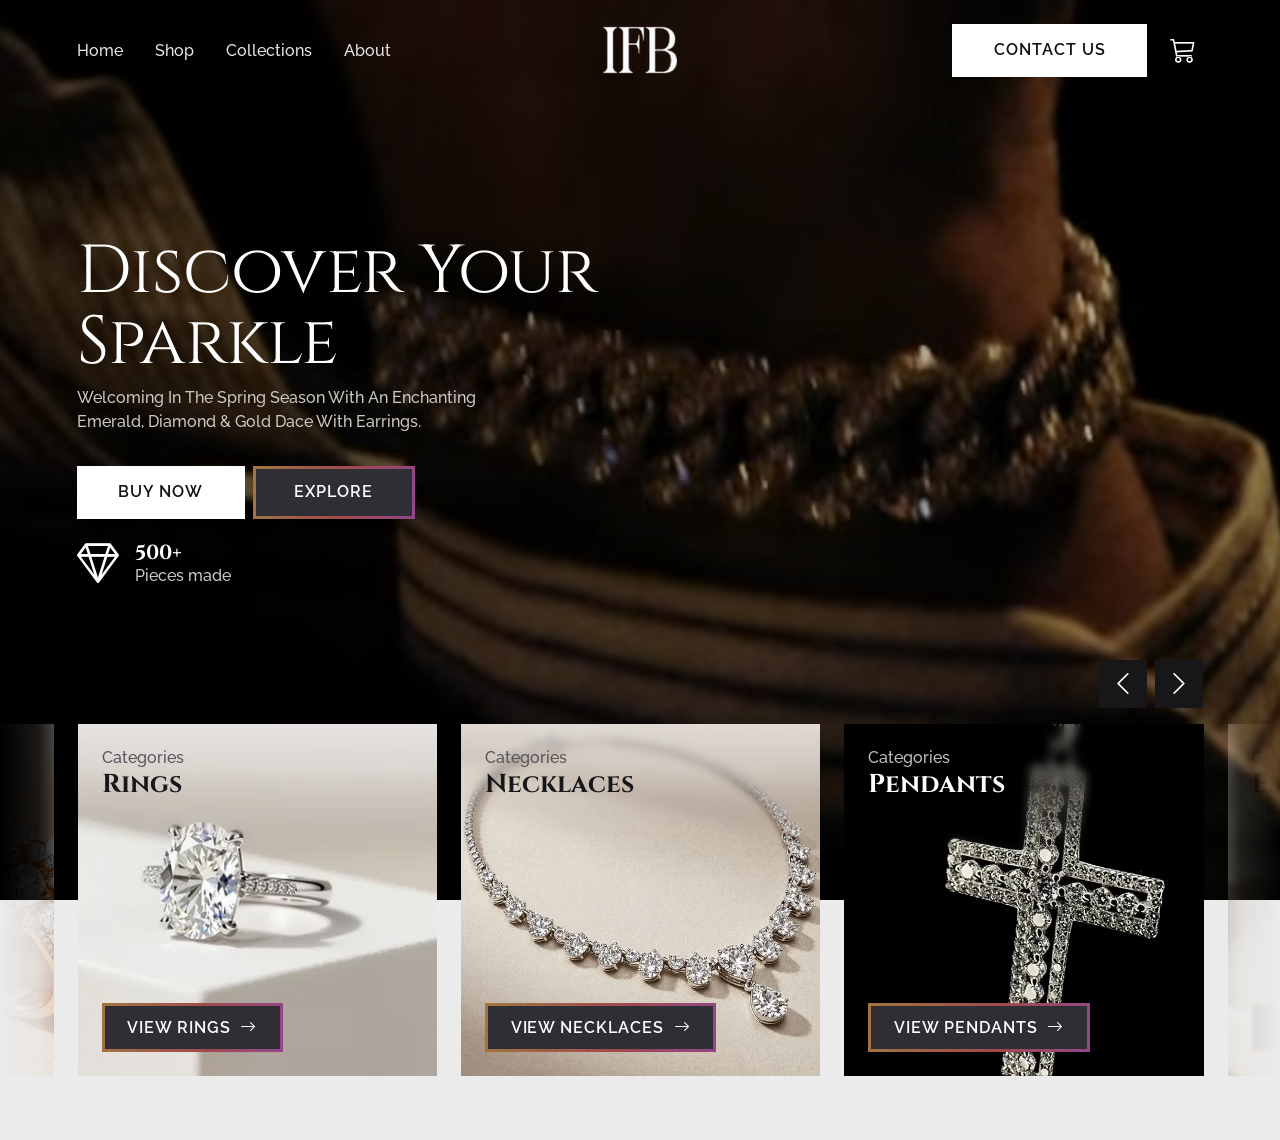
==== index.html @ 3638fc88 "first commit" ====
﻿<!doctype html>
<html lang="en">
<head>
  <meta charset="utf-8">
  <meta name="viewport" content="width=device-width, initial-scale=1">
  <title>Discover Your Sparkle</title>
  <link rel="icon" href="images/favicon.ico" sizes="any">
  <link rel="preconnect" href="https://fonts.googleapis.com">
  <link rel="preconnect" href="https://fonts.gstatic.com" crossorigin>
  <link rel="stylesheet" href="https://fonts.googleapis.com/css2?family=Cinzel:wght@400;700&family=Raleway:wght@500;600&display=swap">
  <link rel="stylesheet" href="https://cdn.jsdelivr.net/npm/bootstrap-icons@1.11.3/font/bootstrap-icons.min.css">
  <link rel="stylesheet" href="styles.css">
  <script src="script.js" defer></script>
</head>
<body>
  <header class="site-header">
    <nav class="nav">
      <button class="nav__toggle" type="button" aria-expanded="false" aria-controls="nav-links">
        <i class="bi bi-list" aria-hidden="true"></i>
        <i class="bi bi-x-lg" aria-hidden="true"></i>
        <span class="sr-only">Menu</span>
      </button>
      <ul class="nav__links" id="nav-links">
        <li><a href="./">Home</a></li>
        <li><a href="shop.html">Shop</a></li>
        <li><a href="collections.html">Collections</a></li>
        <li><a href="about.html">About</a></li>
        <li class="nav__cta"><a class="btn btn--primary" href="contact.html">Contact Us</a></li>
      </ul>
    </nav>

    <a class="logo" href="./">
      <img src="images/logo.webp" alt="IFB">
    </a>

    <div class="site-header__actions">
      <a class="btn btn--primary" href="contact.html">Contact Us</a>
      <a class="cart" href="cart.html">
        <i class="bi bi-cart3" aria-hidden="true"></i>
        <span class="sr-only">Cart</span>
      </a>
    </div>
  </header>

  <main>
    <section class="hero">
      <video class="hero__video" autoplay muted loop playsinline poster="images/hero-poster.webp" aria-hidden="true">
        <source src="videos/hero.webm" type="video/webm">
        <source src="videos/hero.mp4" type="video/mp4">
      </video>

      <div class="hero__content">
        <h1 class="hero__title">Discover Your<br>Sparkle</h1>
        <p class="hero__text">Welcoming In The Spring Season With An Enchanting Emerald, Diamond &amp; Gold Dace With Earrings.</p>
        <div class="hero__actions">
          <a class="btn btn--primary" href="shop.html">Buy Now</a>
          <a class="btn btn--prism" href="collections.html">Explore</a>
        </div>
        <p class="trust">
          <i class="bi bi-gem" aria-hidden="true"></i>
          <span class="trust__text">
            <strong class="trust__number">500+</strong>
            <span class="trust__label">Pieces made</span>
          </span>
        </p>
      </div>
    </section>

    <section class="categories" aria-label="Shop by category">
      <div class="categories__track">
        <article class="cat-card">
          <img class="cat-card__img" src="images/rings.webp" alt="" loading="lazy">
          <hgroup>
            <p class="cat-card__label">Categories</p>
            <h2 class="cat-card__title">Rings</h2>
          </hgroup>
          <a class="btn btn--prism" href="rings.html">View Rings <i class="bi bi-arrow-right" aria-hidden="true"></i></a>
        </article>

        <article class="cat-card">
          <img class="cat-card__img" src="images/necklaces.webp" alt="" loading="lazy">
          <hgroup>
            <p class="cat-card__label">Categories</p>
            <h2 class="cat-card__title">Necklaces</h2>
          </hgroup>
          <a class="btn btn--prism" href="necklaces.html">View Necklaces <i class="bi bi-arrow-right" aria-hidden="true"></i></a>
        </article>

        <article class="cat-card cat-card--dark">
          <img class="cat-card__img cat-card__img--pendants" src="images/pendants.webp" alt="" loading="lazy">
          <hgroup>
            <p class="cat-card__label">Categories</p>
            <h2 class="cat-card__title">Pendants</h2>
          </hgroup>
          <a class="btn btn--prism" href="pendants.html">View Pendants <i class="bi bi-arrow-right" aria-hidden="true"></i></a>
        </article>

        <article class="cat-card">
          <img class="cat-card__img" src="images/earrings.webp" alt="" loading="lazy">
          <hgroup>
            <p class="cat-card__label">Categories</p>
            <h2 class="cat-card__title">Earrings</h2>
          </hgroup>
          <a class="btn btn--prism" href="earrings.html">View Earrings <i class="bi bi-arrow-right" aria-hidden="true"></i></a>
        </article>

        <article class="cat-card">
          <img class="cat-card__img" src="images/bracelets.webp" alt="" loading="lazy">
          <hgroup>
            <p class="cat-card__label">Categories</p>
            <h2 class="cat-card__title">Bracelets</h2>
          </hgroup>
          <a class="btn btn--prism" href="bracelets.html">View Bracelets <i class="bi bi-arrow-right" aria-hidden="true"></i></a>
        </article>

        <article class="cat-card">
          <img class="cat-card__img" src="images/ring.webp" alt="" loading="lazy">
          <hgroup>
            <p class="cat-card__label">Categories</p>
            <h2 class="cat-card__title">Bangles</h2>
          </hgroup>
          <a class="btn btn--prism" href="bangles.html">View Bangles <i class="bi bi-arrow-right" aria-hidden="true"></i></a>
        </article>
      </div>

      <div class="categories__controls">
        <button class="carousel-btn" type="button" data-step="-1">
          <i class="bi bi-chevron-left" aria-hidden="true"></i>
          <span class="sr-only">Previous categories</span>
        </button>
        <button class="carousel-btn" type="button" data-step="1">
          <i class="bi bi-chevron-right" aria-hidden="true"></i>
          <span class="sr-only">Next categories</span>
        </button>
      </div>
    </section>
  </main>
</body>
</html>
---- styles.css ----
﻿/* Mobile-first. Breakpoints: 700px (tablet), 900px (desktop nav, three cards), 1500px (largest title). */

:root {
  --edge: clamp(1.25rem, 6vw, 6rem); /* side gutter shared by every section */

  /* Golden-ratio type scale: 1rem x 1.618^n. Only these sizes are used. */
  --fs-0: 1rem;
  --fs-half: 1.272rem;
  --fs-1: 1.618rem;
  --fs-2: 2.618rem;
  --fs-3: 4.236rem;
  --fs-4: 6.854rem;

  --space-1: 0.5rem;
  --space-2: 1rem;
  --space-3: 1.5rem;
  --space-4: 2rem;
  --space-5: 3rem;
  --space-6: 4rem;

  --text-muted: #cdc8c1;
  --font-display: "Cinzel", Georgia, serif;
  --font-body: "Raleway", system-ui, sans-serif;

  /* Half of this overlaps the bottom of the hero */
  --cat-h: 22rem;
}

*,
*::before,
*::after {
  box-sizing: border-box;
}

body {
  margin: 0;
  background: #ebebeb;
  font-family: var(--font-body);
  font-size: var(--fs-0);
  font-weight: 500;
}

.sr-only {
  position: absolute;
  width: 1px;
  height: 1px;
  overflow: hidden;
  clip-path: inset(50%);
  white-space: nowrap;
}

/* Buttons */

.btn {
  position: relative;
  display: inline-flex;
  align-items: center;
  justify-content: center;
  padding: 1.15em 2.6em;
  font-weight: 600;
  line-height: 1;
  letter-spacing: 0.06em;
  text-transform: uppercase;
  white-space: nowrap;
  text-decoration: none;
  overflow: hidden; /* clips the hover lines and the prism border to the button */
  isolation: isolate;
}

.btn:focus-visible {
  outline: 2px solid #fff;
  outline-offset: 3px;
}

.btn--primary {
  background: #fff;
  color: #111;
  transition: background-color 0.4s;
}

.btn--primary::before,
.btn--primary::after {
  content: "";
  position: absolute;
  left: 0;
  right: 0;
  height: 3px;
  background: #111;
  transform: scaleX(0);
  transition: transform 0.45s cubic-bezier(0.34, 1.56, 0.64, 1);
}

.btn--primary::before { top: 0; }
.btn--primary::after { bottom: 0; }

.btn--primary:hover {
  background: #e2e2e2;
}

.btn--primary:hover::before,
.btn--primary:hover::after {
  transform: scaleX(1);
}

.btn--prism {
  --prism-bg: #2e2e34;
  background: var(--prism-bg);
  color: #fff;
}

.btn--prism::before {
  content: "";
  position: absolute;
  inset: -1px;
  z-index: -2;
  opacity: 0.55;
  background: linear-gradient(100deg, #ffb347, #ff5e62, #d65bff, #5bc8ff, #ffe9b8, #ffb347);
  background-size: 300% 100%;
  transition: opacity 0.4s;
}

.btn--prism::after {
  content: "";
  position: absolute;
  inset: 3px; /* border thickness */
  z-index: -1;
  background: var(--prism-bg);
  transition: background-color 0.4s;
}

.btn--prism:hover::before {
  opacity: 1;
}

.btn--prism:hover::after {
  background: #383840;
}

@media (prefers-reduced-motion: no-preference) {
  .btn--prism:hover::before {
    animation: prism 2.4s linear infinite;
  }
}

@keyframes prism {
  to { background-position: 300% 0; }
}

/* Header and navigation */

.site-header {
  position: absolute;
  top: var(--space-3);
  left: 0;
  right: 0;
  z-index: 1;
  display: grid;
  grid-template-columns: 1fr auto 1fr;
  align-items: center;
  gap: var(--space-2);
  padding-inline: var(--edge);
}

.logo img {
  display: block;
  height: 2.5rem;
  width: auto;
}

.site-header__actions {
  display: flex;
  align-items: center;
  justify-self: end;
  gap: var(--space-2);
}

.site-header__actions .btn {
  display: none;
}

.cart {
  display: inline-flex;
  align-items: center;
  justify-content: center;
  width: 2.5rem;
  height: 2.5rem;
  color: #fff;
  font-size: var(--fs-1);
  transition: opacity 0.2s;
}

.cart:hover {
  opacity: 0.75;
}

.cart:focus-visible,
.nav__toggle:focus-visible {
  outline: 2px solid #fff;
  outline-offset: 2px;
}

.nav__toggle {
  position: relative;
  z-index: 1; /* stays above the open menu so it can close it */
  display: inline-flex;
  align-items: center;
  justify-content: center;
  width: 2.5rem;
  height: 2.5rem;
  padding: 0;
  border: 0;
  background: none;
  color: #fff;
  font-size: var(--fs-2);
  cursor: pointer;
}

.nav__toggle[aria-expanded="false"] .bi-x-lg,
.nav__toggle[aria-expanded="true"] .bi-list {
  display: none;
}

/* Phones: full-screen menu that slides in from the left */
.nav__links {
  position: fixed;
  top: 0;
  bottom: 0;
  left: 0;
  display: flex;
  flex-direction: column;
  align-items: center;
  justify-content: center;
  gap: var(--space-3);
  width: 100%;
  margin: 0;
  padding: var(--space-6) var(--space-3);
  list-style: none;
  background: rgba(10, 10, 12, 0.94);
  transform: translateX(-100%);
  visibility: hidden;
  transition: transform 0.4s ease-out, visibility 0s 0.4s;
}

.nav__toggle[aria-expanded="true"] + .nav__links {
  transform: none;
  visibility: visible;
  transition: transform 0.4s ease-out;
}

body:has(.nav__toggle[aria-expanded="true"]) {
  overflow: hidden;
}

.nav__links a:not(.btn) {
  color: #fff;
  font-family: var(--font-display);
  font-size: var(--fs-1);
  text-decoration: none;
}

.nav__cta {
  margin-top: var(--space-2);
}

/* Hero */

.hero {
  position: relative;
  display: flex;
  flex-direction: column;
  min-height: calc(100svh + 8rem); /* extra height on phones so the copy clears the carousel */
  color: #fff;
  background: #111;
  isolation: isolate;
}

.hero::before {
  content: "";
  position: absolute;
  inset: 0;
  z-index: -1;
  background: linear-gradient(to bottom, rgba(0, 0, 0, 0.75), rgba(0, 0, 0, 0.6) 55%, rgba(0, 0, 0, 0.4));
}

.hero__video {
  position: absolute;
  inset: 0;
  z-index: -2;
  width: 100%;
  height: 100%;
  object-fit: cover;
}

/* Copy is centred in the space between the header and the carousel overlap */
.hero__content {
  flex: 1;
  display: flex;
  flex-direction: column;
  justify-content: center;
  padding: 6rem var(--edge) calc(var(--cat-h) / 2);
}

.hero__title {
  margin: 0;
  font-family: var(--font-display);
  font-size: var(--fs-2);
  font-weight: 400;
  line-height: 1.05;
  letter-spacing: -0.01em;
}

.hero__text {
  max-width: 26rem;
  margin: var(--space-1) 0 0;
  line-height: 1.5;
  color: var(--text-muted);
}

.hero__actions {
  display: flex;
  flex-direction: column;
  gap: var(--space-1);
  margin-top: var(--space-2); /* double the h1 to paragraph gap */
}

.hero__actions .btn {
  width: 100%;
}

.trust {
  display: flex;
  align-items: center;
  gap: var(--space-2);
  margin: var(--space-3) 0 0;
}

.trust .bi {
  display: block;
  font-size: var(--fs-2);
  line-height: 1;
}

.trust .bi::before {
  display: block;
  vertical-align: 0; /* removes the icon font's baseline offset so it centres on the text */
}

.trust__text {
  display: flex;
  flex-direction: column;
  gap: 0.25rem;
}

.trust__number {
  font-family: var(--font-display);
  font-size: var(--fs-half);
  line-height: 1;
}

.trust__label {
  line-height: 1;
  color: var(--text-muted);
}

/* Category carousel */

.categories {
  --cat-gap: var(--space-3);
  position: relative;
  /* the cards straddle the hero's bottom edge */
  margin-top: calc(var(--cat-h) / -2);
  padding-bottom: var(--space-6);
}

/* Full width, so the neighbouring cards peek in through the gutters and fade out at the edges */
.categories__track {
  display: flex;
  gap: var(--cat-gap);
  padding-inline: var(--edge);
  scroll-padding-inline: var(--edge);
  overflow-x: auto;
  scroll-snap-type: x mandatory;
  scrollbar-width: none;
  mask-image: linear-gradient(
    to right,
    transparent,
    rgba(0, 0, 0, 0.12) calc(var(--edge) * 0.5),
    rgba(0, 0, 0, 0.3) calc(var(--edge) - var(--cat-gap)),
    #000 var(--edge),
    #000 calc(100% - var(--edge)),
    rgba(0, 0, 0, 0.3) calc(100% - var(--edge) + var(--cat-gap)),
    rgba(0, 0, 0, 0.12) calc(100% - var(--edge) * 0.5),
    transparent
  );
}

.categories__track::-webkit-scrollbar {
  display: none;
}

.categories__controls {
  position: absolute;
  right: var(--edge);
  bottom: calc(100% + var(--space-2));
  display: flex;
  gap: var(--space-1);
}

.carousel-btn {
  display: inline-flex;
  align-items: center;
  justify-content: center;
  width: 3rem;
  height: 3rem;
  padding: 0;
  border: 0;
  background: #17171a;
  color: #fff;
  font-size: var(--fs-1);
  cursor: pointer;
  transition: background-color 0.3s;
}

.carousel-btn:hover {
  background: #3a3a42;
}

.carousel-btn:focus-visible {
  outline: 2px solid #17171a;
  outline-offset: 3px;
}

.cat-card {
  position: relative;
  flex: 0 0 82%;
  height: var(--cat-h);
  display: flex;
  flex-direction: column;
  justify-content: space-between;
  padding: var(--space-3);
  background: #f4f4f4;
  color: #17171a;
  isolation: isolate;
  scroll-snap-align: start;
}

.cat-card__img {
  position: absolute;
  inset: 0;
  z-index: -2;
  width: 100%;
  height: 100%;
  object-fit: cover;
}

.cat-card__img--pendants {
  object-position: center 68%;
}

/* Soft fade and a little blur behind the label and title */
.cat-card::before {
  content: "";
  position: absolute;
  top: 0;
  left: 0;
  right: 0;
  height: 38%;
  z-index: -1;
  background: linear-gradient(to bottom, rgba(255, 255, 255, 0.6), transparent);
  -webkit-backdrop-filter: blur(5px);
  backdrop-filter: blur(5px);
  mask-image: linear-gradient(to bottom, #000 35%, transparent);
}

.cat-card--dark {
  color: #fff;
}

.cat-card--dark::before {
  background: linear-gradient(to bottom, rgba(0, 0, 0, 0.55), transparent);
}

.cat-card__label {
  margin: 0;
  line-height: 1.2;
  color: #55555c;
}

.cat-card--dark .cat-card__label {
  color: rgba(255, 255, 255, 0.75);
}

.cat-card__title {
  margin: 0.25rem 0 0;
  font-family: var(--font-display);
  font-size: var(--fs-1);
  font-weight: 700;
  line-height: 1.1;
}

.cat-card .btn {
  align-self: flex-start;
  gap: 0.6em;
  padding: 1em 1.6em;
}

@media (min-width: 700px) {
  .hero {
    min-height: 100svh;
  }

  .hero::before {
    background:
      linear-gradient(90deg, rgba(0, 0, 0, 0.55), rgba(0, 0, 0, 0.15) 70%),
      rgba(0, 0, 0, 0.2);
  }

  .hero__title {
    font-size: var(--fs-3);
  }

  .hero__actions {
    flex-direction: row;
    flex-wrap: wrap;
    margin-top: var(--space-4);
  }

  .hero__actions .btn {
    width: auto;
  }

  .cat-card {
    flex-basis: calc((100% - var(--cat-gap)) / 1.6);
  }
}

@media (min-width: 900px) {
  .logo img {
    height: 3rem;
  }

  .site-header__actions .btn {
    display: inline-flex;
  }

  .nav__toggle,
  .nav__cta {
    display: none;
  }

  .nav__links {
    position: static;
    flex-direction: row;
    justify-content: flex-start;
    gap: var(--space-4);
    width: auto;
    padding: 0;
    background: none;
    transform: none;
    visibility: visible;
    transition: none;
  }

  .nav__links a:not(.btn) {
    font-family: var(--font-body);
    font-size: var(--fs-0);
    opacity: 0.9;
    transition: opacity 0.2s;
  }

  .nav__links a:not(.btn):hover,
  .nav__links a:not(.btn):focus-visible {
    opacity: 1;
  }

  .cat-card {
    flex-basis: calc((100% - 2 * var(--cat-gap)) / 3);
  }
}

@media (min-width: 1500px) {
  .hero__title {
    font-size: var(--fs-4);
  }
}
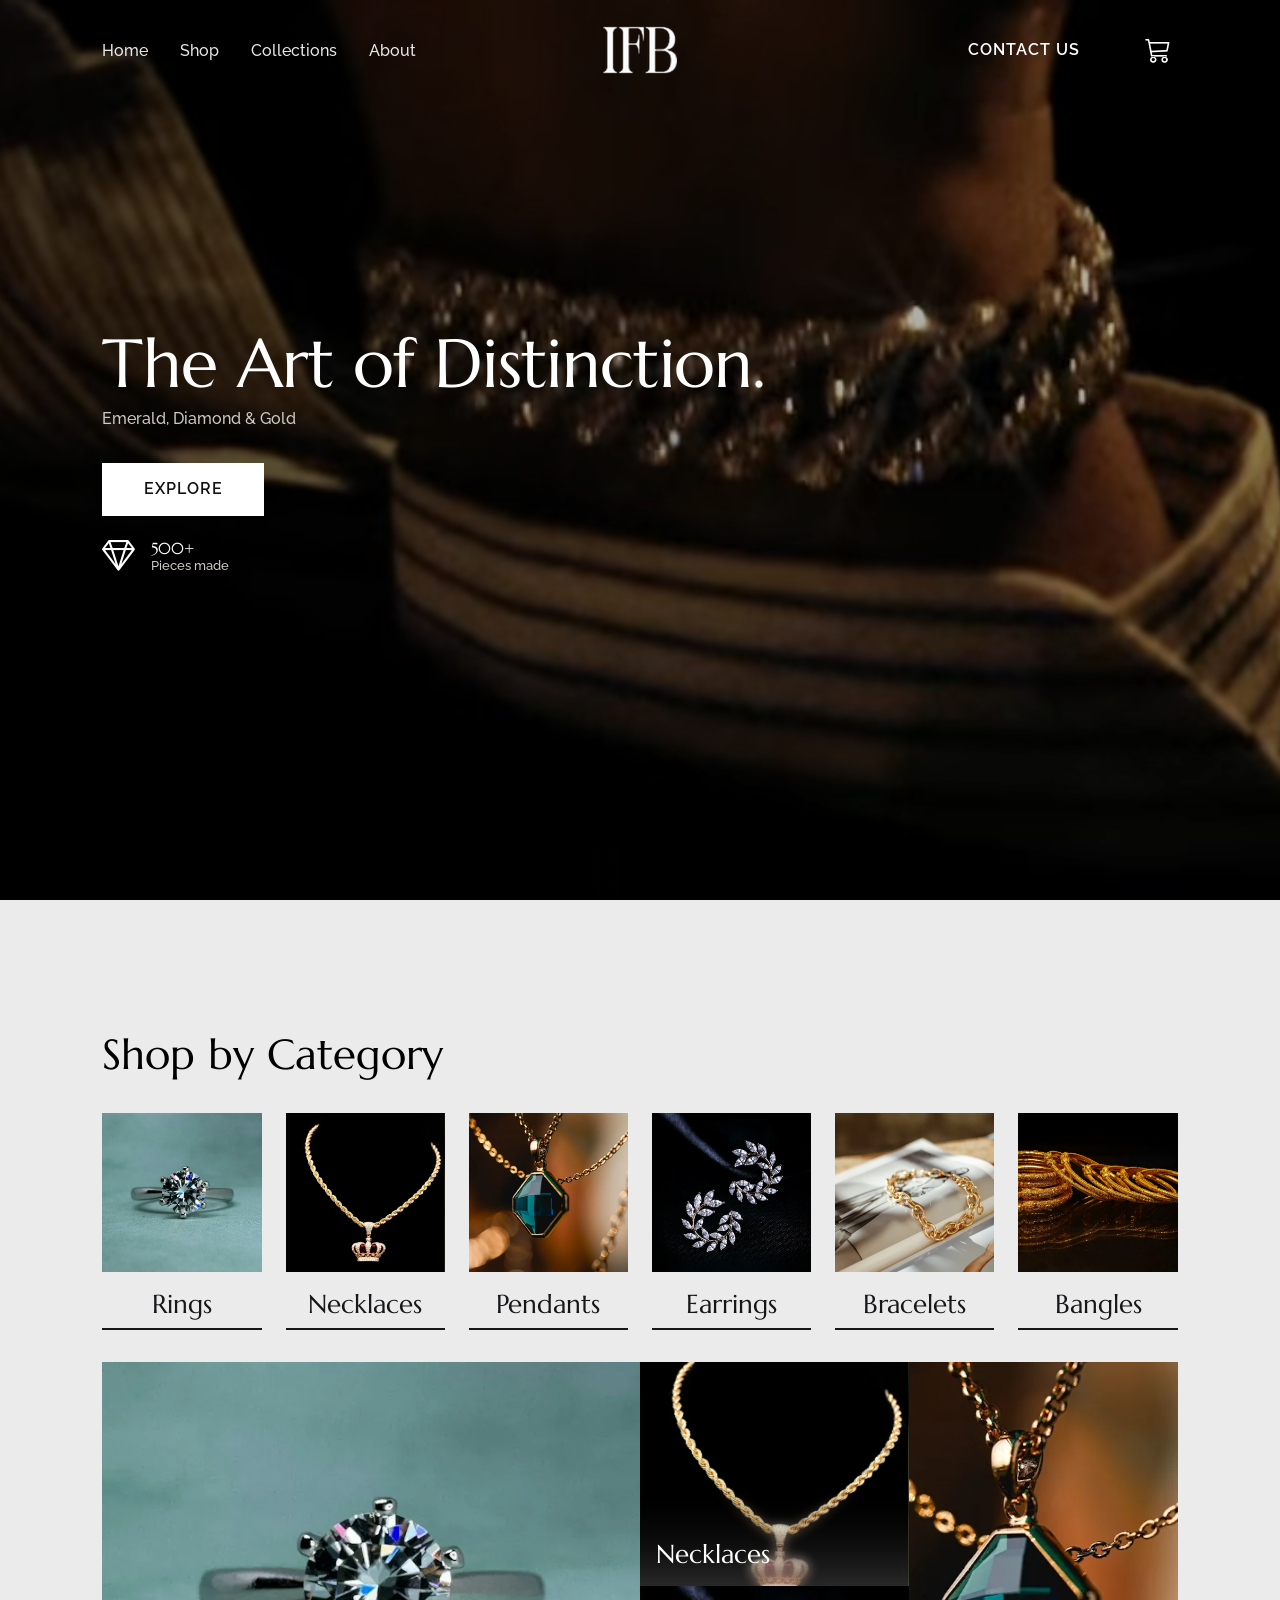
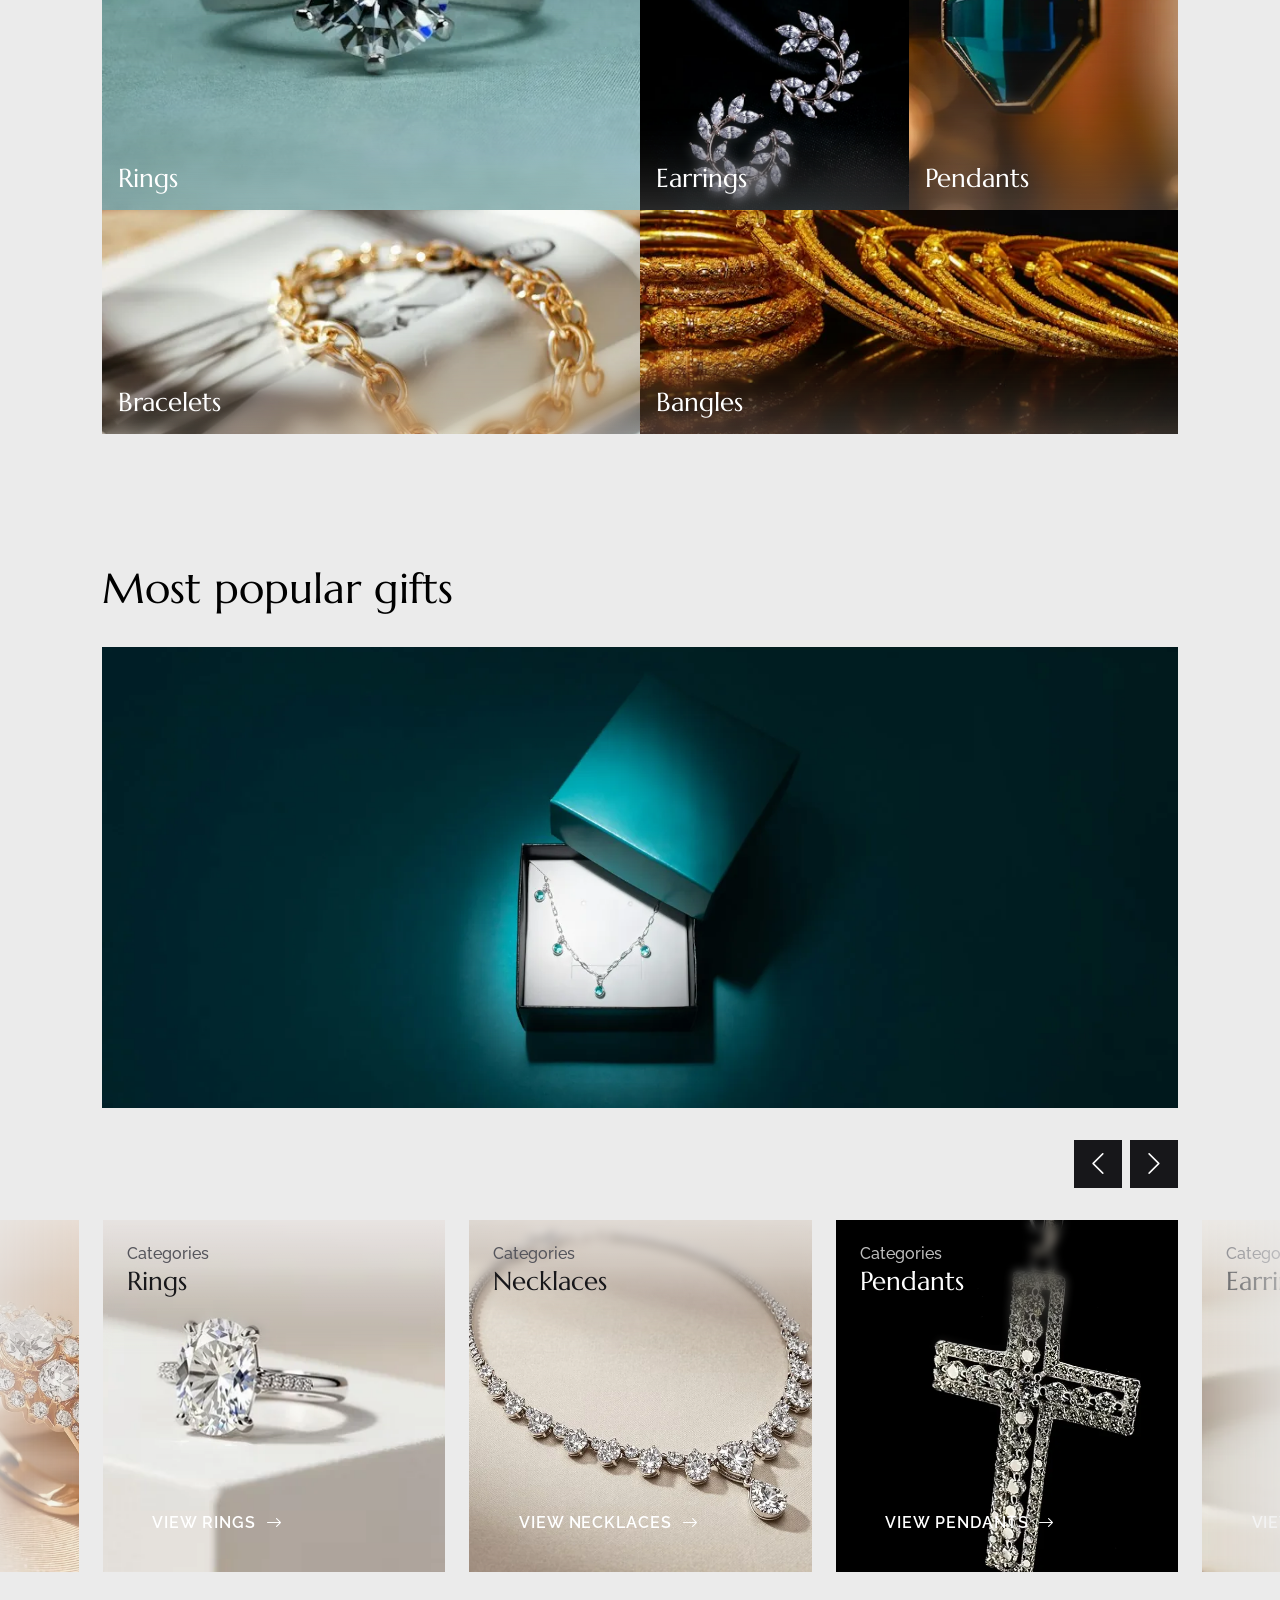
==== commit 7bedbfb9: "Added some sections to the home page and testing a design for owner" ====
--- a/index.html
+++ b/index.html
@@ -3,11 +3,11 @@
 <head>
   <meta charset="utf-8">
   <meta name="viewport" content="width=device-width, initial-scale=1">
-  <title>Discover Your Sparkle</title>
+  <title>IFB | The Art of Distinction</title>
   <link rel="icon" href="images/favicon.ico" sizes="any">
   <link rel="preconnect" href="https://fonts.googleapis.com">
   <link rel="preconnect" href="https://fonts.gstatic.com" crossorigin>
-  <link rel="stylesheet" href="https://fonts.googleapis.com/css2?family=Cinzel:wght@400;700&family=Raleway:wght@500;600&display=swap">
+  <link rel="stylesheet" href="https://fonts.googleapis.com/css2?family=Marcellus&family=Raleway:wght@500;600&display=swap">
   <link rel="stylesheet" href="https://cdn.jsdelivr.net/npm/bootstrap-icons@1.11.3/font/bootstrap-icons.min.css">
   <link rel="stylesheet" href="styles.css">
   <script src="script.js" defer></script>
@@ -25,7 +25,7 @@
         <li><a href="shop.html">Shop</a></li>
         <li><a href="collections.html">Collections</a></li>
         <li><a href="about.html">About</a></li>
-        <li class="nav__cta"><a class="btn btn--primary" href="contact.html">Contact Us</a></li>
+        <li class="nav__cta"><a class="btn btn--secondary" href="contact.html">Contact Us</a></li>
       </ul>
     </nav>
 
@@ -34,7 +34,7 @@
     </a>
 
     <div class="site-header__actions">
-      <a class="btn btn--primary" href="contact.html">Contact Us</a>
+      <a class="btn btn--secondary" href="contact.html">Contact Us</a>
       <a class="cart" href="cart.html">
         <i class="bi bi-cart3" aria-hidden="true"></i>
         <span class="sr-only">Cart</span>
@@ -50,11 +50,10 @@
       </video>
 
       <div class="hero__content">
-        <h1 class="hero__title">Discover Your<br>Sparkle</h1>
-        <p class="hero__text">Welcoming In The Spring Season With An Enchanting Emerald, Diamond &amp; Gold Dace With Earrings.</p>
+        <h1 class="hero__title">The Art of Distinction.</h1>
+        <p class="hero__text">Emerald, Diamond &amp; Gold</p>
         <div class="hero__actions">
-          <a class="btn btn--primary" href="shop.html">Buy Now</a>
-          <a class="btn btn--prism" href="collections.html">Explore</a>
+          <a class="btn btn--primary" href="collections.html">Explore</a>
         </div>
         <p class="trust">
           <i class="bi bi-gem" aria-hidden="true"></i>
@@ -66,72 +65,157 @@
       </div>
     </section>
 
-    <section class="categories" aria-label="Shop by category">
-      <div class="categories__track">
-        <article class="cat-card">
-          <img class="cat-card__img" src="images/rings.webp" alt="" loading="lazy">
-          <hgroup>
-            <p class="cat-card__label">Categories</p>
-            <h2 class="cat-card__title">Rings</h2>
-          </hgroup>
-          <a class="btn btn--prism" href="rings.html">View Rings <i class="bi bi-arrow-right" aria-hidden="true"></i></a>
-        </article>
-
-        <article class="cat-card">
-          <img class="cat-card__img" src="images/necklaces.webp" alt="" loading="lazy">
-          <hgroup>
-            <p class="cat-card__label">Categories</p>
-            <h2 class="cat-card__title">Necklaces</h2>
-          </hgroup>
-          <a class="btn btn--prism" href="necklaces.html">View Necklaces <i class="bi bi-arrow-right" aria-hidden="true"></i></a>
-        </article>
-
-        <article class="cat-card cat-card--dark">
-          <img class="cat-card__img cat-card__img--pendants" src="images/pendants.webp" alt="" loading="lazy">
-          <hgroup>
-            <p class="cat-card__label">Categories</p>
-            <h2 class="cat-card__title">Pendants</h2>
-          </hgroup>
-          <a class="btn btn--prism" href="pendants.html">View Pendants <i class="bi bi-arrow-right" aria-hidden="true"></i></a>
-        </article>
-
-        <article class="cat-card">
-          <img class="cat-card__img" src="images/earrings.webp" alt="" loading="lazy">
-          <hgroup>
-            <p class="cat-card__label">Categories</p>
-            <h2 class="cat-card__title">Earrings</h2>
-          </hgroup>
-          <a class="btn btn--prism" href="earrings.html">View Earrings <i class="bi bi-arrow-right" aria-hidden="true"></i></a>
-        </article>
-
-        <article class="cat-card">
-          <img class="cat-card__img" src="images/bracelets.webp" alt="" loading="lazy">
-          <hgroup>
-            <p class="cat-card__label">Categories</p>
-            <h2 class="cat-card__title">Bracelets</h2>
-          </hgroup>
-          <a class="btn btn--prism" href="bracelets.html">View Bracelets <i class="bi bi-arrow-right" aria-hidden="true"></i></a>
-        </article>
-
-        <article class="cat-card">
-          <img class="cat-card__img" src="images/ring.webp" alt="" loading="lazy">
-          <hgroup>
-            <p class="cat-card__label">Categories</p>
-            <h2 class="cat-card__title">Bangles</h2>
-          </hgroup>
-          <a class="btn btn--prism" href="bangles.html">View Bangles <i class="bi bi-arrow-right" aria-hidden="true"></i></a>
-        </article>
-      </div>
-
-      <div class="categories__controls">
-        <button class="carousel-btn" type="button" data-step="-1">
-          <i class="bi bi-chevron-left" aria-hidden="true"></i>
-          <span class="sr-only">Previous categories</span>
-        </button>
-        <button class="carousel-btn" type="button" data-step="1">
-          <i class="bi bi-chevron-right" aria-hidden="true"></i>
-          <span class="sr-only">Next categories</span>
-        </button>
+
+
+    <section class="shop-categories">
+      <h2 class="shop-categories__title">Shop by Category</h2>
+      <ul class="shop-categories__grid">
+        <li>
+          <a class="category-tile" href="rings.html">
+            <img src="images/categories/rings.webp" alt="" width="600" height="600" loading="lazy">
+            <span class="category-tile__label">Rings</span>
+          </a>
+        </li>
+        <li>
+          <a class="category-tile" href="necklaces.html">
+            <img src="images/categories/necklaces.webp" alt="" width="600" height="600" loading="lazy">
+            <span class="category-tile__label">Necklaces</span>
+          </a>
+        </li>
+        <li>
+          <a class="category-tile" href="pendants.html">
+            <img src="images/categories/pendants.webp" alt="" width="600" height="600" loading="lazy">
+            <span class="category-tile__label">Pendants</span>
+          </a>
+        </li>
+        <li>
+          <a class="category-tile" href="earrings.html">
+            <img src="images/categories/earrings.webp" alt="" width="600" height="600" loading="lazy">
+            <span class="category-tile__label">Earrings</span>
+          </a>
+        </li>
+        <li>
+          <a class="category-tile" href="bracelets.html">
+            <img src="images/categories/bracelets.webp" alt="" width="600" height="600" loading="lazy">
+            <span class="category-tile__label">Bracelets</span>
+          </a>
+        </li>
+        <li>
+          <a class="category-tile" href="bangles.html">
+            <img src="images/categories/bangles.webp" alt="" width="600" height="600" loading="lazy">
+            <span class="category-tile__label">Bangles</span>
+          </a>
+        </li>
+      </ul>
+      <ul class="bento-grid">
+        <li>
+          <a class="bento-tile" href="rings.html">
+            <img src="images/categories/rings.webp" alt="" width="600" height="600" loading="lazy">
+            <span class="bento-tile__label">Rings <i class="bi bi-arrow-right" aria-hidden="true"></i></span>
+          </a>
+        </li>
+        <li>
+          <a class="bento-tile" href="necklaces.html">
+            <img src="images/categories/necklaces.webp" alt="" width="600" height="600" loading="lazy">
+            <span class="bento-tile__label">Necklaces <i class="bi bi-arrow-right" aria-hidden="true"></i></span>
+          </a>
+        </li>
+        <li>
+          <a class="bento-tile" href="pendants.html">
+            <img src="images/categories/pendants.webp" alt="" width="600" height="600" loading="lazy">
+            <span class="bento-tile__label">Pendants <i class="bi bi-arrow-right" aria-hidden="true"></i></span>
+          </a>
+        </li>
+        <li>
+          <a class="bento-tile" href="earrings.html">
+            <img src="images/categories/earrings.webp" alt="" width="600" height="600" loading="lazy">
+            <span class="bento-tile__label">Earrings <i class="bi bi-arrow-right" aria-hidden="true"></i></span>
+          </a>
+        </li>
+        <li>
+          <a class="bento-tile" href="bracelets.html">
+            <img src="images/categories/bracelets.webp" alt="" width="600" height="600" loading="lazy">
+            <span class="bento-tile__label">Bracelets <i class="bi bi-arrow-right" aria-hidden="true"></i></span>
+          </a>
+        </li>
+        <li>
+          <a class="bento-tile" href="bangles.html">
+            <img src="images/categories/bangles.webp" alt="" width="600" height="600" loading="lazy">
+            <span class="bento-tile__label">Bangles <i class="bi bi-arrow-right" aria-hidden="true"></i></span>
+          </a>
+        </li>
+      </ul>
+    </section>
+
+    <section class="popular-gifts">
+      <h2 class="popular-gifts__title">Most popular gifts</h2>
+      <img class="popular-gifts__image" src="images/popular-gifts.webp" alt="" width="1600" height="800" loading="lazy">
+      <div class="carousel">
+        <div class="carousel__controls">
+          <button class="carousel-btn" type="button" data-step="-1">
+            <i class="bi bi-chevron-left" aria-hidden="true"></i>
+            <span class="sr-only">Previous categories</span>
+          </button>
+          <button class="carousel-btn" type="button" data-step="1">
+            <i class="bi bi-chevron-right" aria-hidden="true"></i>
+            <span class="sr-only">Next categories</span>
+          </button>
+        </div>
+        <div class="carousel__track">
+          <article class="cat-card">
+            <img class="cat-card__img" src="images/rings.webp" alt="" loading="lazy">
+            <hgroup>
+              <p class="cat-card__label">Categories</p>
+              <h2 class="cat-card__title">Rings</h2>
+            </hgroup>
+            <a class="btn btn--secondary" href="rings.html">View Rings <i class="bi bi-arrow-right" aria-hidden="true"></i></a>
+          </article>
+
+          <article class="cat-card">
+            <img class="cat-card__img" src="images/necklaces.webp" alt="" loading="lazy">
+            <hgroup>
+              <p class="cat-card__label">Categories</p>
+              <h2 class="cat-card__title">Necklaces</h2>
+            </hgroup>
+            <a class="btn btn--secondary" href="necklaces.html">View Necklaces <i class="bi bi-arrow-right" aria-hidden="true"></i></a>
+          </article>
+
+          <article class="cat-card cat-card--dark">
+            <img class="cat-card__img cat-card__img--pendants" src="images/pendants.webp" alt="" loading="lazy">
+            <hgroup>
+              <p class="cat-card__label">Categories</p>
+              <h2 class="cat-card__title">Pendants</h2>
+            </hgroup>
+            <a class="btn btn--secondary" href="pendants.html">View Pendants <i class="bi bi-arrow-right" aria-hidden="true"></i></a>
+          </article>
+
+          <article class="cat-card">
+            <img class="cat-card__img" src="images/earrings.webp" alt="" loading="lazy">
+            <hgroup>
+              <p class="cat-card__label">Categories</p>
+              <h2 class="cat-card__title">Earrings</h2>
+            </hgroup>
+            <a class="btn btn--secondary" href="earrings.html">View Earrings <i class="bi bi-arrow-right" aria-hidden="true"></i></a>
+          </article>
+
+          <article class="cat-card">
+            <img class="cat-card__img" src="images/bracelets.webp" alt="" loading="lazy">
+            <hgroup>
+              <p class="cat-card__label">Categories</p>
+              <h2 class="cat-card__title">Bracelets</h2>
+            </hgroup>
+            <a class="btn btn--secondary" href="bracelets.html">View Bracelets <i class="bi bi-arrow-right" aria-hidden="true"></i></a>
+          </article>
+
+          <article class="cat-card">
+            <img class="cat-card__img" src="images/ring.webp" alt="" loading="lazy">
+            <hgroup>
+              <p class="cat-card__label">Categories</p>
+              <h2 class="cat-card__title">Bangles</h2>
+            </hgroup>
+            <a class="btn btn--secondary" href="bangles.html">View Bangles <i class="bi bi-arrow-right" aria-hidden="true"></i></a>
+          </article>
+        </div>
       </div>
     </section>
   </main>
--- a/styles.css
+++ b/styles.css
@@ -4,9 +4,10 @@
   --edge: clamp(1.25rem, 6vw, 6rem); /* side gutter shared by every section */
 
   /* Golden-ratio type scale: 1rem x 1.618^n. Only these sizes are used. */
+  --fs-minus-half: 0.786rem;
   --fs-0: 1rem;
-  --fs-half: 1.272rem;
   --fs-1: 1.618rem;
+  --fs-1-5: 2.058rem;
   --fs-2: 2.618rem;
   --fs-3: 4.236rem;
   --fs-4: 6.854rem;
@@ -17,13 +18,17 @@
   --space-4: 2rem;
   --space-5: 3rem;
   --space-6: 4rem;
+  --space-7: 6rem;
+  --space-8: 8rem;
+
+  /* Space between sections; blocks inside a section are --space-4 apart */
+  --section-gap: var(--space-7);
 
   --text-muted: #cdc8c1;
-  --font-display: "Cinzel", Georgia, serif;
+  --font-display: "Marcellus", Georgia, serif;
   --font-body: "Raleway", system-ui, sans-serif;
 
-  /* Half of this overlaps the bottom of the hero */
-  --cat-h: 22rem;
+  --cat-h: 22rem; /* height of a carousel card */
 }
 
 *,
@@ -63,7 +68,7 @@
   text-transform: uppercase;
   white-space: nowrap;
   text-decoration: none;
-  overflow: hidden; /* clips the hover lines and the prism border to the button */
+  overflow: hidden; /* clips the hover lines to the button */
   isolation: isolate;
 }
 
@@ -102,50 +107,14 @@
   transform: scaleX(1);
 }
 
-.btn--prism {
-  --prism-bg: #2e2e34;
-  background: var(--prism-bg);
+.btn--secondary {
   color: #fff;
-}
-
-.btn--prism::before {
-  content: "";
-  position: absolute;
-  inset: -1px;
-  z-index: -2;
-  opacity: 0.55;
-  background: linear-gradient(100deg, #ffb347, #ff5e62, #d65bff, #5bc8ff, #ffe9b8, #ffb347);
-  background-size: 300% 100%;
-  transition: opacity 0.4s;
-}
-
-.btn--prism::after {
-  content: "";
-  position: absolute;
-  inset: 3px; /* border thickness */
-  z-index: -1;
-  background: var(--prism-bg);
-  transition: background-color 0.4s;
-}
-
-.btn--prism:hover::before {
-  opacity: 1;
-}
-
-.btn--prism:hover::after {
-  background: #383840;
-}
-
-@media (prefers-reduced-motion: no-preference) {
-  .btn--prism:hover::before {
-    animation: prism 2.4s linear infinite;
-  }
-}
-
-@keyframes prism {
-  to { background-position: 300% 0; }
-}
-
+  transition: background-color 0.3s;
+}
+
+.btn--secondary:hover {
+  background: rgba(255, 255, 255, 0.16);
+}
 /* Header and navigation */
 
 .site-header {
@@ -268,7 +237,7 @@
   position: relative;
   display: flex;
   flex-direction: column;
-  min-height: calc(100svh + 8rem); /* extra height on phones so the copy clears the carousel */
+  min-height: 100svh;
   color: #fff;
   background: #111;
   isolation: isolate;
@@ -291,13 +260,14 @@
   object-fit: cover;
 }
 
-/* Copy is centred in the space between the header and the carousel overlap */
 .hero__content {
   flex: 1;
   display: flex;
   flex-direction: column;
   justify-content: center;
-  padding: 6rem var(--edge) calc(var(--cat-h) / 2);
+  align-items: center;
+  padding: 6rem var(--edge);
+  text-align: center;
 }
 
 .hero__title {
@@ -320,7 +290,8 @@
   display: flex;
   flex-direction: column;
   gap: var(--space-1);
-  margin-top: var(--space-2); /* double the h1 to paragraph gap */
+  width: min(100%, 15rem);
+  margin-top: 35px;
 }
 
 .hero__actions .btn {
@@ -336,7 +307,7 @@
 
 .trust .bi {
   display: block;
-  font-size: var(--fs-2);
+  font-size: var(--fs-1-5);
   line-height: 1;
 }
 
@@ -353,27 +324,28 @@
 
 .trust__number {
   font-family: var(--font-display);
-  font-size: var(--fs-half);
+  font-size: var(--fs-0);
+  font-weight: 400;
   line-height: 1;
 }
 
 .trust__label {
+  font-size: var(--fs-minus-half);
   line-height: 1;
   color: var(--text-muted);
 }
 
 /* Category carousel */
 
-.categories {
+.carousel {
   --cat-gap: var(--space-3);
-  position: relative;
-  /* the cards straddle the hero's bottom edge */
-  margin-top: calc(var(--cat-h) / -2);
-  padding-bottom: var(--space-6);
-}
-
-/* Full width, so the neighbouring cards peek in through the gutters and fade out at the edges */
-.categories__track {
+  display: flex;
+  flex-direction: column;
+  gap: var(--space-4);
+}
+
+/* Full width, so the neighbouring cards peek in through the gutters and fade towards the edges */
+.carousel__track {
   display: flex;
   gap: var(--cat-gap);
   padding-inline: var(--edge);
@@ -383,27 +355,24 @@
   scrollbar-width: none;
   mask-image: linear-gradient(
     to right,
-    transparent,
-    rgba(0, 0, 0, 0.12) calc(var(--edge) * 0.5),
-    rgba(0, 0, 0, 0.3) calc(var(--edge) - var(--cat-gap)),
+    rgba(0, 0, 0, 0.3),
+    rgba(0, 0, 0, 0.7) calc(var(--edge) - var(--cat-gap)),
     #000 var(--edge),
     #000 calc(100% - var(--edge)),
-    rgba(0, 0, 0, 0.3) calc(100% - var(--edge) + var(--cat-gap)),
-    rgba(0, 0, 0, 0.12) calc(100% - var(--edge) * 0.5),
-    transparent
+    rgba(0, 0, 0, 0.7) calc(100% - var(--edge) + var(--cat-gap)),
+    rgba(0, 0, 0, 0.3)
   );
 }
 
-.categories__track::-webkit-scrollbar {
+.carousel__track::-webkit-scrollbar {
   display: none;
 }
 
-.categories__controls {
-  position: absolute;
-  right: var(--edge);
-  bottom: calc(100% + var(--space-2));
-  display: flex;
+.carousel__controls {
+  display: flex;
+  justify-content: flex-end;
   gap: var(--space-1);
+  padding-inline: var(--edge);
 }
 
 .carousel-btn {
@@ -494,7 +463,7 @@
   margin: 0.25rem 0 0;
   font-family: var(--font-display);
   font-size: var(--fs-1);
-  font-weight: 700;
+  font-weight: 400;
   line-height: 1.1;
 }
 
@@ -504,24 +473,216 @@
   padding: 1em 1.6em;
 }
 
+.shop-categories,
+.popular-gifts {
+  display: flex;
+  flex-direction: column;
+  gap: var(--space-4);
+  padding-top: var(--section-gap);
+}
+
+.shop-categories {
+  padding-inline: var(--edge);
+}
+
+.popular-gifts {
+  padding-bottom: var(--section-gap);
+}
+
+.shop-categories__title {
+  margin: 0;
+  font-family: var(--font-display);
+  font-size: var(--fs-1);
+  font-weight: 400;
+}
+
+.shop-categories__grid {
+  display: grid;
+  grid-template-columns: repeat(2, 1fr);
+  gap: var(--space-4) var(--space-3);
+  margin: 0;
+  padding: 0;
+  list-style: none;
+}
+
+.category-tile {
+  display: block;
+  color: #17171a;
+  text-decoration: none;
+}
+
+.category-tile img {
+  display: block;
+  width: 100%;
+  height: auto;
+  aspect-ratio: 1;
+  object-fit: cover;
+}
+
+.category-tile__label {
+  display: block;
+  margin-top: var(--space-2);
+  padding-bottom: var(--space-1);
+  border-bottom: 2px solid #17171a;
+  font-family: var(--font-display);
+  font-size: var(--fs-1);
+  text-align: center;
+}
+
+.category-tile:hover .category-tile__label,
+.category-tile:focus-visible .category-tile__label {
+  border-image: linear-gradient(100deg, #ffb347, #ff5e62, #d65bff, #5bc8ff) 1;
+}
+
+.bento-grid {
+  display: grid;
+  grid-template-columns: repeat(2, 1fr);
+  grid-auto-rows: 9rem;
+  margin: 0;
+  padding: 0;
+  list-style: none;
+}
+
+.bento-grid li:nth-child(1) {
+  grid-column: span 2;
+  grid-row: span 2;
+}
+
+.bento-grid li:nth-child(3) {
+  grid-row: span 2;
+}
+
+.bento-grid li:nth-child(5),
+.bento-grid li:nth-child(6) {
+  grid-column: span 2;
+}
+
+.bento-tile {
+  position: relative;
+  display: block;
+  height: 100%;
+  overflow: hidden; /* clips the image zoom and the sliding arrow */
+  color: #fff;
+  text-decoration: none;
+}
+
+.bento-tile img {
+  display: block;
+  width: 100%;
+  height: 100%;
+  object-fit: cover;
+}
+
+/* Light, blurred fade rising from the bottom edge behind the label */
+.bento-tile::before {
+  content: "";
+  position: absolute;
+  right: 0;
+  bottom: 0;
+  left: 0;
+  height: 45%;
+  background: linear-gradient(to top, rgba(255, 255, 255, 0.16), transparent);
+  -webkit-backdrop-filter: blur(6px);
+  backdrop-filter: blur(6px);
+  mask-image: linear-gradient(to top, #000, transparent);
+}
+
+.bento-tile__label {
+  position: absolute;
+  right: 0;
+  bottom: 0;
+  left: 0;
+  display: flex;
+  align-items: center;
+  justify-content: space-between;
+  padding: var(--space-2);
+  background: linear-gradient(100deg, #ffb347, #ff5e62, #d65bff, #5bc8ff) left bottom / 0 2px no-repeat;
+  font-family: var(--font-display);
+  font-size: var(--fs-1);
+}
+
+.bento-tile__label .bi {
+  opacity: 0;
+  transform: translateY(150%);
+}
+
+.bento-tile:hover .bento-tile__label,
+.bento-tile:focus-visible .bento-tile__label {
+  background-size: 100% 2px;
+}
+
+.bento-tile:hover img,
+.bento-tile:focus-visible img {
+  transform: scale(1.06);
+}
+
+.bento-tile:hover .bento-tile__label .bi,
+.bento-tile:focus-visible .bento-tile__label .bi {
+  opacity: 1;
+  transform: none;
+}
+
+@media (prefers-reduced-motion: no-preference) {
+  .bento-tile img {
+    transition: transform 0.6s cubic-bezier(0.2, 0.7, 0.2, 1);
+  }
+
+  .bento-tile__label {
+    transition: background-size 0.5s cubic-bezier(0.2, 0.7, 0.2, 1);
+  }
+
+  .bento-tile__label .bi {
+    transition: transform 0.45s cubic-bezier(0.2, 0.7, 0.2, 1), opacity 0.3s;
+  }
+}
+.popular-gifts__title {
+  margin: 0 var(--edge);
+  font-family: var(--font-display);
+  font-size: var(--fs-1);
+  font-weight: 400;
+}
+
+.popular-gifts__image {
+  display: block;
+  width: calc(100% - 2 * var(--edge));
+  height: auto;
+  aspect-ratio: 16 / 9;
+  margin: 0 var(--edge);
+  object-fit: cover;
+}
 @media (min-width: 700px) {
-  .hero {
-    min-height: 100svh;
-  }
-
   .hero::before {
     background:
       linear-gradient(90deg, rgba(0, 0, 0, 0.55), rgba(0, 0, 0, 0.15) 70%),
       rgba(0, 0, 0, 0.2);
   }
 
+  .hero__content {
+    align-items: stretch;
+    text-align: left;
+  }
+
   .hero__title {
     font-size: var(--fs-3);
+  }
+
+  .shop-categories__title,
+  .popular-gifts__title {
+    font-size: var(--fs-2);
+  }
+
+  .popular-gifts__image {
+    aspect-ratio: 21 / 9;
+  }
+
+  .shop-categories__grid {
+    grid-template-columns: repeat(3, 1fr);
   }
 
   .hero__actions {
     flex-direction: row;
     flex-wrap: wrap;
+    width: auto;
     margin-top: var(--space-4);
   }
 
@@ -535,6 +696,19 @@
 }
 
 @media (min-width: 900px) {
+  :root {
+    --section-gap: var(--space-8);
+  }
+
+  .shop-categories__grid {
+    grid-template-columns: repeat(6, 1fr);
+  }
+
+  .bento-grid {
+    grid-template-columns: repeat(4, 1fr);
+    grid-auto-rows: 14rem;
+  }
+
   .logo img {
     height: 3rem;
   }
@@ -578,6 +752,12 @@
   }
 }
 
+@media (min-width: 1200px) {
+  :root {
+    --edge: clamp(5rem, 8vw, 14rem);
+  }
+}
+
 @media (min-width: 1500px) {
   .hero__title {
     font-size: var(--fs-4);
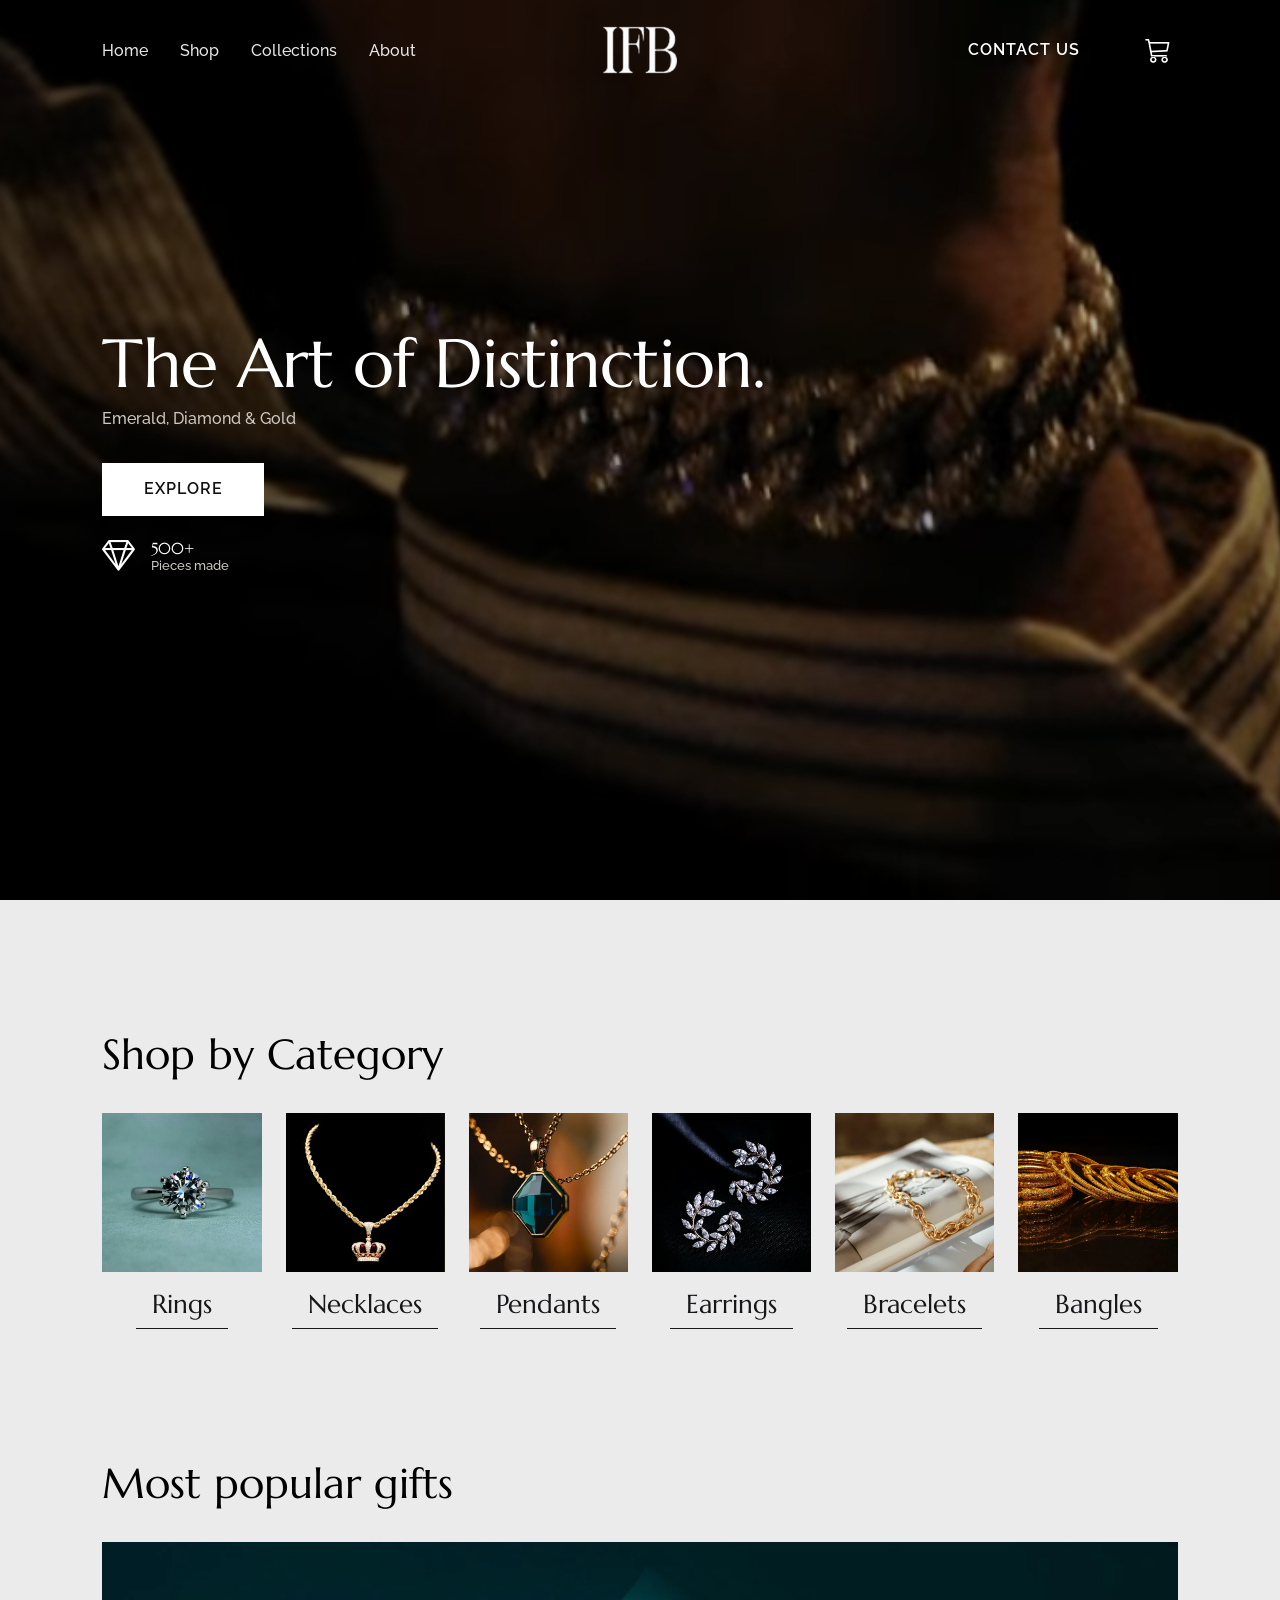
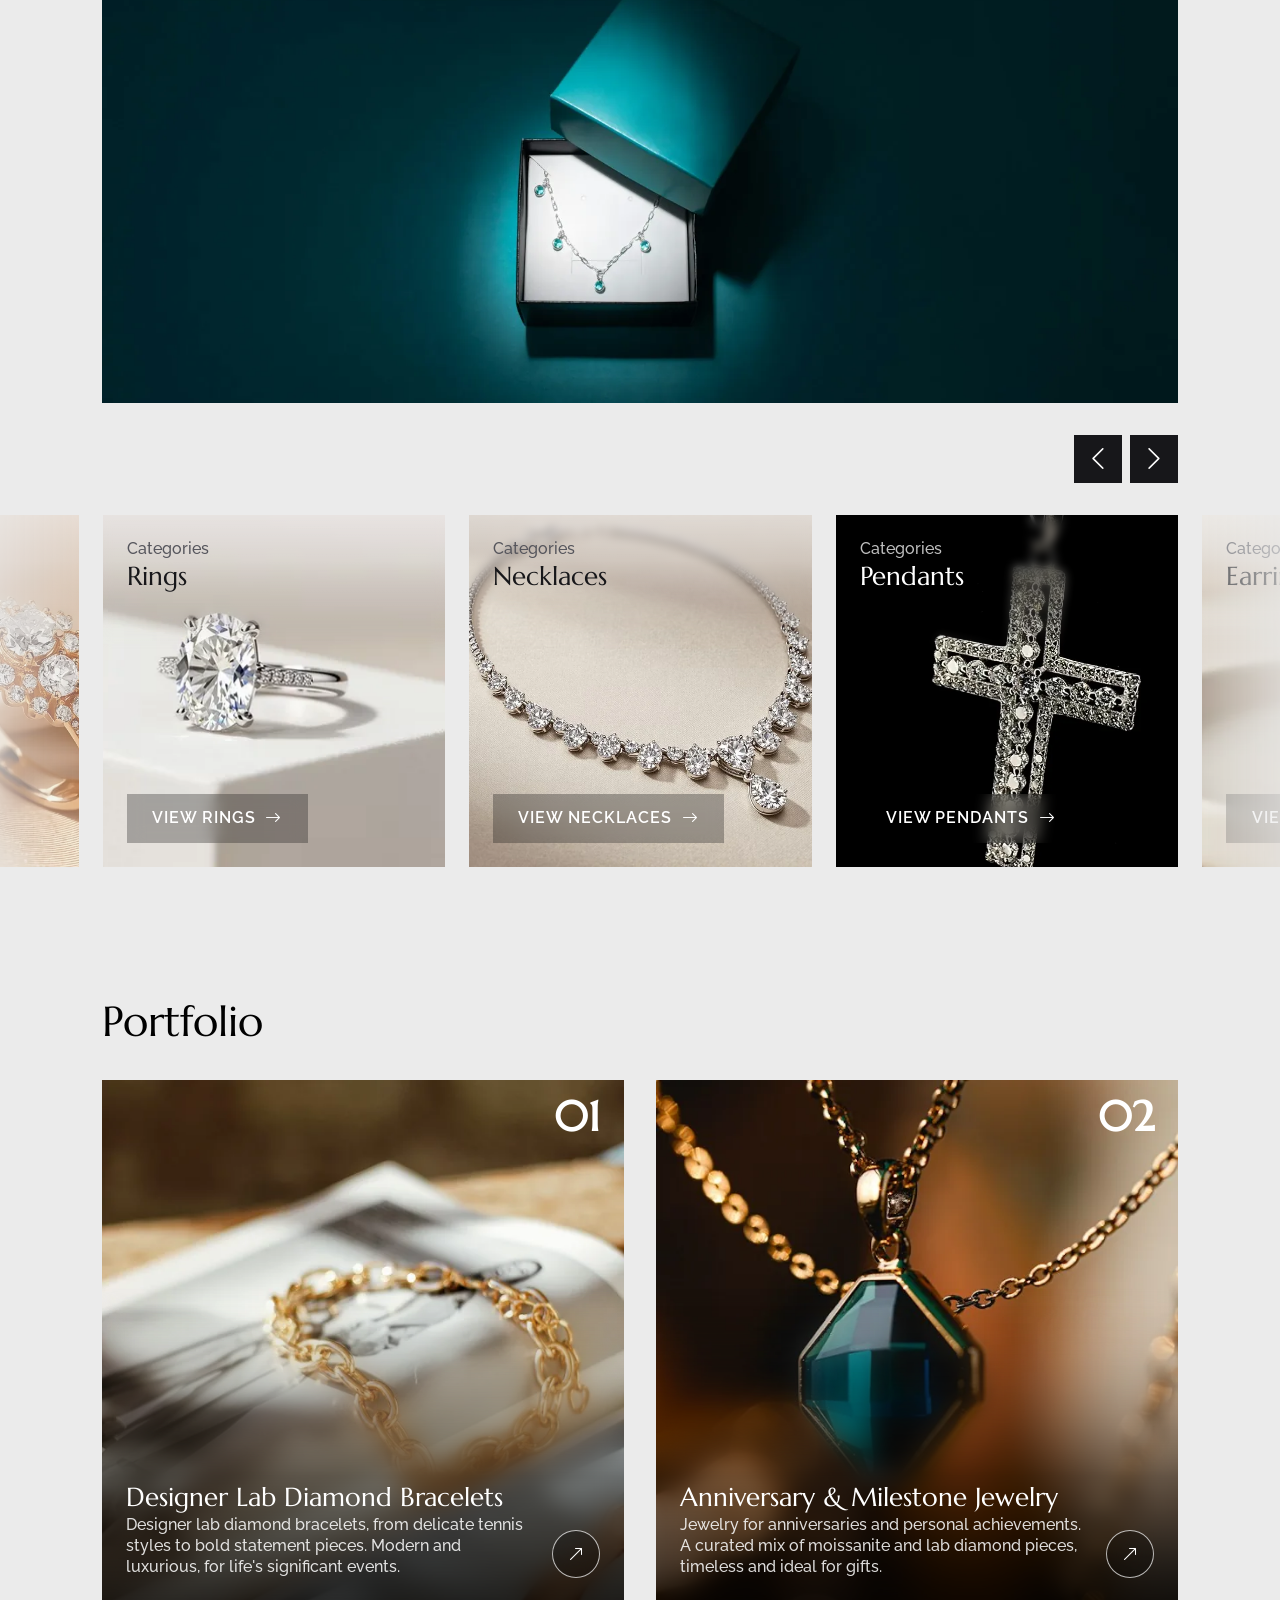
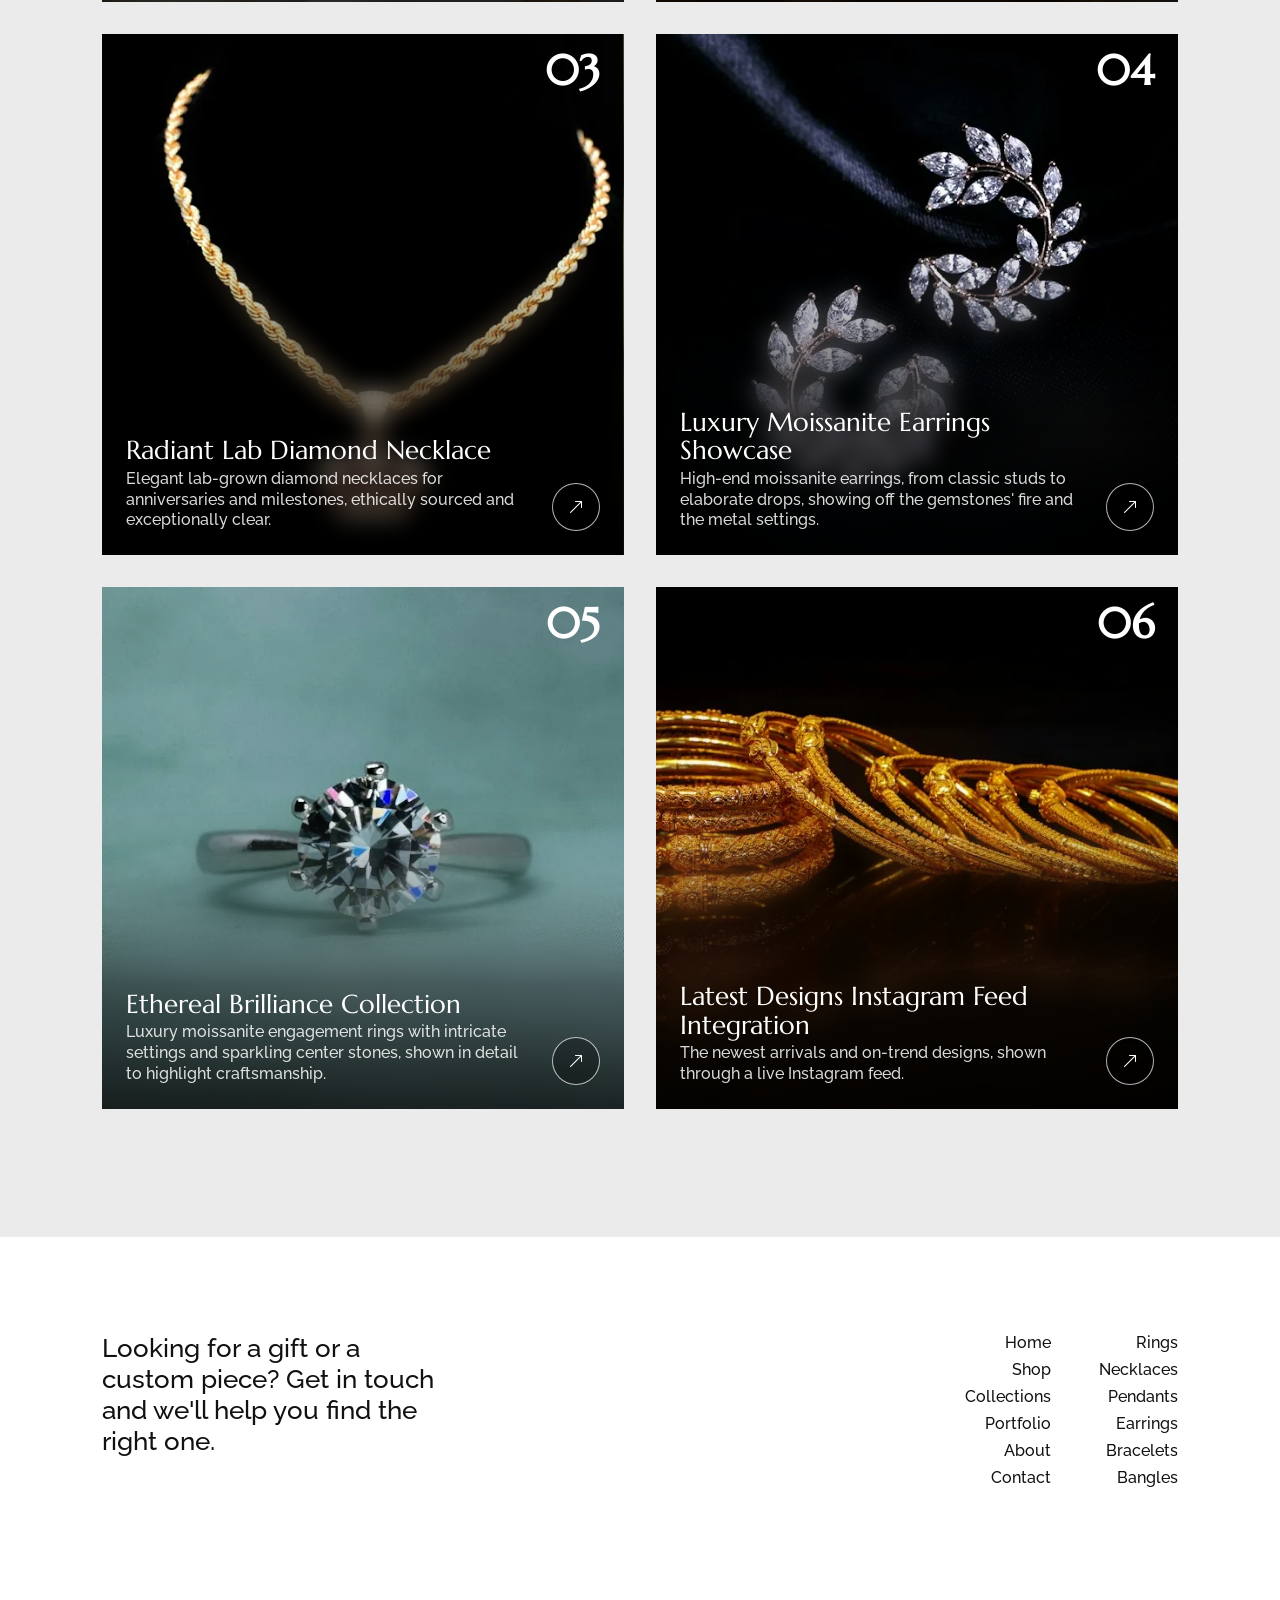
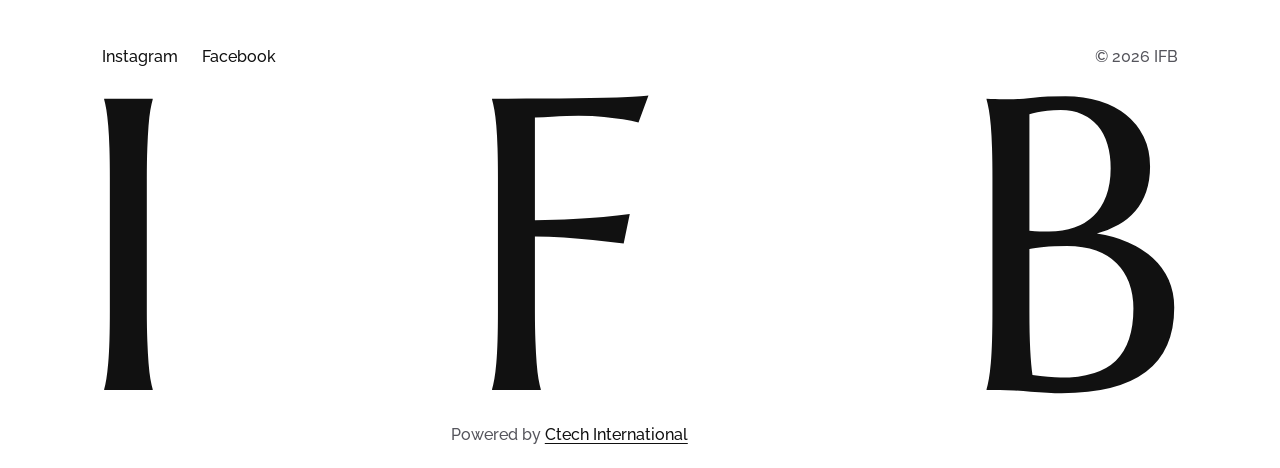
==== commit bbfbdf44: "added portfolio section and footer" ====
--- a/index.html
+++ b/index.html
@@ -68,7 +68,7 @@
 
 
     <section class="shop-categories">
-      <h2 class="shop-categories__title">Shop by Category</h2>
+      <h2 class="section-title">Shop by Category</h2>
       <ul class="shop-categories__grid">
         <li>
           <a class="category-tile" href="rings.html">
@@ -107,48 +107,10 @@
           </a>
         </li>
       </ul>
-      <ul class="bento-grid">
-        <li>
-          <a class="bento-tile" href="rings.html">
-            <img src="images/categories/rings.webp" alt="" width="600" height="600" loading="lazy">
-            <span class="bento-tile__label">Rings <i class="bi bi-arrow-right" aria-hidden="true"></i></span>
-          </a>
-        </li>
-        <li>
-          <a class="bento-tile" href="necklaces.html">
-            <img src="images/categories/necklaces.webp" alt="" width="600" height="600" loading="lazy">
-            <span class="bento-tile__label">Necklaces <i class="bi bi-arrow-right" aria-hidden="true"></i></span>
-          </a>
-        </li>
-        <li>
-          <a class="bento-tile" href="pendants.html">
-            <img src="images/categories/pendants.webp" alt="" width="600" height="600" loading="lazy">
-            <span class="bento-tile__label">Pendants <i class="bi bi-arrow-right" aria-hidden="true"></i></span>
-          </a>
-        </li>
-        <li>
-          <a class="bento-tile" href="earrings.html">
-            <img src="images/categories/earrings.webp" alt="" width="600" height="600" loading="lazy">
-            <span class="bento-tile__label">Earrings <i class="bi bi-arrow-right" aria-hidden="true"></i></span>
-          </a>
-        </li>
-        <li>
-          <a class="bento-tile" href="bracelets.html">
-            <img src="images/categories/bracelets.webp" alt="" width="600" height="600" loading="lazy">
-            <span class="bento-tile__label">Bracelets <i class="bi bi-arrow-right" aria-hidden="true"></i></span>
-          </a>
-        </li>
-        <li>
-          <a class="bento-tile" href="bangles.html">
-            <img src="images/categories/bangles.webp" alt="" width="600" height="600" loading="lazy">
-            <span class="bento-tile__label">Bangles <i class="bi bi-arrow-right" aria-hidden="true"></i></span>
-          </a>
-        </li>
-      </ul>
     </section>
 
     <section class="popular-gifts">
-      <h2 class="popular-gifts__title">Most popular gifts</h2>
+      <h2 class="section-title">Most popular gifts</h2>
       <img class="popular-gifts__image" src="images/popular-gifts.webp" alt="" width="1600" height="800" loading="lazy">
       <div class="carousel">
         <div class="carousel__controls">
@@ -218,6 +180,111 @@
         </div>
       </div>
     </section>
+    <section class="portfolio">
+      <h2 class="section-title">Portfolio</h2>
+      <ul class="portfolio__list">
+        <li>
+          <a class="portfolio-item" href="portfolio.html#designer-lab-diamond-bracelets">
+            <img class="portfolio-item__image" src="images/categories/bracelets.webp" alt="" width="600" height="600" loading="lazy">
+            <span class="portfolio-item__number">01</span>
+            <div class="portfolio-item__caption">
+              <h3 class="portfolio-item__title">Designer Lab Diamond Bracelets</h3>
+              <p class="portfolio-item__text">Designer lab diamond bracelets, from delicate tennis styles to bold statement pieces. Modern and luxurious, for life's significant events.</p>
+            </div>
+            <i class="bi bi-arrow-up-right portfolio-item__arrow" aria-hidden="true"></i>
+          </a>
+        </li>
+        <li>
+          <a class="portfolio-item" href="portfolio.html#anniversary-milestone-jewelry">
+            <img class="portfolio-item__image" src="images/categories/pendants.webp" alt="" width="600" height="600" loading="lazy">
+            <span class="portfolio-item__number">02</span>
+            <div class="portfolio-item__caption">
+              <h3 class="portfolio-item__title">Anniversary &amp; Milestone Jewelry</h3>
+              <p class="portfolio-item__text">Jewelry for anniversaries and personal achievements. A curated mix of moissanite and lab diamond pieces, timeless and ideal for gifts.</p>
+            </div>
+            <i class="bi bi-arrow-up-right portfolio-item__arrow" aria-hidden="true"></i>
+          </a>
+        </li>
+        <li>
+          <a class="portfolio-item" href="portfolio.html#radiant-lab-diamond-necklace">
+            <img class="portfolio-item__image" src="images/categories/necklaces.webp" alt="" width="600" height="600" loading="lazy">
+            <span class="portfolio-item__number">03</span>
+            <div class="portfolio-item__caption">
+              <h3 class="portfolio-item__title">Radiant Lab Diamond Necklace</h3>
+              <p class="portfolio-item__text">Elegant lab-grown diamond necklaces for anniversaries and milestones, ethically sourced and exceptionally clear.</p>
+            </div>
+            <i class="bi bi-arrow-up-right portfolio-item__arrow" aria-hidden="true"></i>
+          </a>
+        </li>
+        <li>
+          <a class="portfolio-item" href="portfolio.html#luxury-moissanite-earrings-showcase">
+            <img class="portfolio-item__image" src="images/categories/earrings.webp" alt="" width="600" height="600" loading="lazy">
+            <span class="portfolio-item__number">04</span>
+            <div class="portfolio-item__caption">
+              <h3 class="portfolio-item__title">Luxury Moissanite Earrings Showcase</h3>
+              <p class="portfolio-item__text">High-end moissanite earrings, from classic studs to elaborate drops, showing off the gemstones' fire and the metal settings.</p>
+            </div>
+            <i class="bi bi-arrow-up-right portfolio-item__arrow" aria-hidden="true"></i>
+          </a>
+        </li>
+        <li>
+          <a class="portfolio-item" href="portfolio.html#ethereal-brilliance-collection">
+            <img class="portfolio-item__image" src="images/categories/rings.webp" alt="" width="600" height="600" loading="lazy">
+            <span class="portfolio-item__number">05</span>
+            <div class="portfolio-item__caption">
+              <h3 class="portfolio-item__title">Ethereal Brilliance Collection</h3>
+              <p class="portfolio-item__text">Luxury moissanite engagement rings with intricate settings and sparkling center stones, shown in detail to highlight craftsmanship.</p>
+            </div>
+            <i class="bi bi-arrow-up-right portfolio-item__arrow" aria-hidden="true"></i>
+          </a>
+        </li>
+        <li>
+          <a class="portfolio-item" href="portfolio.html#latest-designs-instagram-feed-integration">
+            <img class="portfolio-item__image" src="images/categories/bangles.webp" alt="" width="600" height="600" loading="lazy">
+            <span class="portfolio-item__number">06</span>
+            <div class="portfolio-item__caption">
+              <h3 class="portfolio-item__title">Latest Designs Instagram Feed Integration</h3>
+              <p class="portfolio-item__text">The newest arrivals and on-trend designs, shown through a live Instagram feed.</p>
+            </div>
+            <i class="bi bi-arrow-up-right portfolio-item__arrow" aria-hidden="true"></i>
+          </a>
+        </li>
+      </ul>
+    </section>
   </main>
+  <footer class="site-footer">
+    <p class="site-footer__intro">Looking for a gift or a custom piece? Get in touch and we'll help you find the right one.</p>
+
+    <nav class="site-footer__nav" aria-label="Footer">
+      <ul>
+        <li><a href="./">Home</a></li>
+        <li><a href="shop.html">Shop</a></li>
+        <li><a href="collections.html">Collections</a></li>
+        <li><a href="portfolio.html">Portfolio</a></li>
+        <li><a href="about.html">About</a></li>
+        <li><a href="contact.html">Contact</a></li>
+      </ul>
+      <ul>
+        <li><a href="rings.html">Rings</a></li>
+        <li><a href="necklaces.html">Necklaces</a></li>
+        <li><a href="pendants.html">Pendants</a></li>
+        <li><a href="earrings.html">Earrings</a></li>
+        <li><a href="bracelets.html">Bracelets</a></li>
+        <li><a href="bangles.html">Bangles</a></li>
+      </ul>
+    </nav>
+
+    <div class="site-footer__meta">
+      <ul class="site-footer__social">
+        <li><a href="https://www.instagram.com/ifb.bz/" target="_blank" rel="noopener">Instagram</a></li>
+        <li><a href="https://www.facebook.com/" target="_blank" rel="noopener">Facebook</a></li>
+      </ul>
+      <p class="site-footer__credit">&copy; 2026 IFB</p>
+    </div>
+
+    <p class="site-footer__wordmark" aria-hidden="true"><span>I</span><span>F</span><span>B</span></p>
+
+    <p class="site-footer__powered">Powered by <a href="https://ctechintl.com" target="_blank" rel="noopener">Ctech International</a></p>
+  </footer>
 </body>
 </html>
--- a/styles.css
+++ b/styles.css
@@ -115,25 +115,47 @@
 .btn--secondary:hover {
   background: rgba(255, 255, 255, 0.16);
 }
+
+.is-scrolled .site-header__actions .btn--secondary {
+  background: #111;
+  color: #fff;
+}
+
+.is-scrolled .site-header__actions .btn--secondary:hover {
+  background: #3a3a42;
+}
 /* Header and navigation */
 
 .site-header {
-  position: absolute;
-  top: var(--space-3);
+  position: fixed;
+  top: 0;
+  right: 0;
   left: 0;
-  right: 0;
   z-index: 1;
   display: grid;
   grid-template-columns: 1fr auto 1fr;
   align-items: center;
   gap: var(--space-2);
-  padding-inline: var(--edge);
+  padding: var(--space-3) var(--edge);
+  color: #fff;
+  transition: background-color 0.3s, color 0.3s;
+}
+
+/* Once the page has scrolled: white bar, dark foreground */
+.site-header.is-scrolled {
+  background: #fff;
+  color: #111;
 }
 
 .logo img {
   display: block;
   height: 2.5rem;
   width: auto;
+  transition: filter 0.3s;
+}
+
+.is-scrolled .logo img {
+  filter: invert(1);
 }
 
 .site-header__actions {
@@ -153,7 +175,7 @@
   justify-content: center;
   width: 2.5rem;
   height: 2.5rem;
-  color: #fff;
+  color: inherit;
   font-size: var(--fs-1);
   transition: opacity 0.2s;
 }
@@ -164,7 +186,7 @@
 
 .cart:focus-visible,
 .nav__toggle:focus-visible {
-  outline: 2px solid #fff;
+  outline: 2px solid currentColor;
   outline-offset: 2px;
 }
 
@@ -179,9 +201,14 @@
   padding: 0;
   border: 0;
   background: none;
-  color: #fff;
+  color: inherit;
   font-size: var(--fs-2);
   cursor: pointer;
+}
+
+/* the open menu is always dark, so its close button stays white */
+.nav__toggle[aria-expanded="true"] {
+  color: #fff;
 }
 
 .nav__toggle[aria-expanded="false"] .bi-x-lg,
@@ -471,25 +498,34 @@
   align-self: flex-start;
   gap: 0.6em;
   padding: 1em 1.6em;
+  background: rgba(0, 0, 0, 0.28);
+  -webkit-backdrop-filter: blur(8px);
+  backdrop-filter: blur(8px);
+}
+
+.cat-card .btn:hover {
+  background: rgba(0, 0, 0, 0.45);
 }
 
 .shop-categories,
-.popular-gifts {
+.popular-gifts,
+.portfolio {
   display: flex;
   flex-direction: column;
   gap: var(--space-4);
   padding-top: var(--section-gap);
 }
 
-.shop-categories {
+.shop-categories,
+.portfolio {
   padding-inline: var(--edge);
 }
 
-.popular-gifts {
+.portfolio {
   padding-bottom: var(--section-gap);
 }
 
-.shop-categories__title {
+.section-title {
   margin: 0;
   font-family: var(--font-display);
   font-size: var(--fs-1);
@@ -521,12 +557,12 @@
 
 .category-tile__label {
   display: block;
-  margin-top: var(--space-2);
-  padding-bottom: var(--space-1);
-  border-bottom: 2px solid #17171a;
+  width: fit-content;
+  margin: var(--space-2) auto 0;
+  padding: 0 var(--space-2) var(--space-1);
+  border-bottom: 1px solid #17171a;
   font-family: var(--font-display);
   font-size: var(--fs-1);
-  text-align: center;
 }
 
 .category-tile:hover .category-tile__label,
@@ -534,112 +570,8 @@
   border-image: linear-gradient(100deg, #ffb347, #ff5e62, #d65bff, #5bc8ff) 1;
 }
 
-.bento-grid {
-  display: grid;
-  grid-template-columns: repeat(2, 1fr);
-  grid-auto-rows: 9rem;
-  margin: 0;
-  padding: 0;
-  list-style: none;
-}
-
-.bento-grid li:nth-child(1) {
-  grid-column: span 2;
-  grid-row: span 2;
-}
-
-.bento-grid li:nth-child(3) {
-  grid-row: span 2;
-}
-
-.bento-grid li:nth-child(5),
-.bento-grid li:nth-child(6) {
-  grid-column: span 2;
-}
-
-.bento-tile {
-  position: relative;
-  display: block;
-  height: 100%;
-  overflow: hidden; /* clips the image zoom and the sliding arrow */
-  color: #fff;
-  text-decoration: none;
-}
-
-.bento-tile img {
-  display: block;
-  width: 100%;
-  height: 100%;
-  object-fit: cover;
-}
-
-/* Light, blurred fade rising from the bottom edge behind the label */
-.bento-tile::before {
-  content: "";
-  position: absolute;
-  right: 0;
-  bottom: 0;
-  left: 0;
-  height: 45%;
-  background: linear-gradient(to top, rgba(255, 255, 255, 0.16), transparent);
-  -webkit-backdrop-filter: blur(6px);
-  backdrop-filter: blur(6px);
-  mask-image: linear-gradient(to top, #000, transparent);
-}
-
-.bento-tile__label {
-  position: absolute;
-  right: 0;
-  bottom: 0;
-  left: 0;
-  display: flex;
-  align-items: center;
-  justify-content: space-between;
-  padding: var(--space-2);
-  background: linear-gradient(100deg, #ffb347, #ff5e62, #d65bff, #5bc8ff) left bottom / 0 2px no-repeat;
-  font-family: var(--font-display);
-  font-size: var(--fs-1);
-}
-
-.bento-tile__label .bi {
-  opacity: 0;
-  transform: translateY(150%);
-}
-
-.bento-tile:hover .bento-tile__label,
-.bento-tile:focus-visible .bento-tile__label {
-  background-size: 100% 2px;
-}
-
-.bento-tile:hover img,
-.bento-tile:focus-visible img {
-  transform: scale(1.06);
-}
-
-.bento-tile:hover .bento-tile__label .bi,
-.bento-tile:focus-visible .bento-tile__label .bi {
-  opacity: 1;
-  transform: none;
-}
-
-@media (prefers-reduced-motion: no-preference) {
-  .bento-tile img {
-    transition: transform 0.6s cubic-bezier(0.2, 0.7, 0.2, 1);
-  }
-
-  .bento-tile__label {
-    transition: background-size 0.5s cubic-bezier(0.2, 0.7, 0.2, 1);
-  }
-
-  .bento-tile__label .bi {
-    transition: transform 0.45s cubic-bezier(0.2, 0.7, 0.2, 1), opacity 0.3s;
-  }
-}
-.popular-gifts__title {
-  margin: 0 var(--edge);
-  font-family: var(--font-display);
-  font-size: var(--fs-1);
-  font-weight: 400;
+.popular-gifts .section-title {
+  margin-inline: var(--edge);
 }
 
 .popular-gifts__image {
@@ -650,6 +582,240 @@
   margin: 0 var(--edge);
   object-fit: cover;
 }
+.portfolio__list {
+  display: grid;
+  gap: var(--space-4);
+  margin: 0;
+  padding: 0;
+  list-style: none;
+}
+
+.portfolio-item {
+  position: relative;
+  display: block;
+  color: #fff;
+  text-decoration: none;
+}
+
+.portfolio-item__image {
+  display: block;
+  width: 100%;
+  height: auto;
+  aspect-ratio: 3 / 4; /* taller on phones so the longer copy fits */
+  object-fit: cover;
+}
+
+/* Dark, blurred fade at the bottom of the photo behind the title and description */
+.portfolio-item::before {
+  content: "";
+  position: absolute;
+  right: 0;
+  bottom: 0;
+  left: 0;
+  height: 60%;
+  background: linear-gradient(to top, rgba(0, 0, 0, 0.8), transparent);
+  -webkit-backdrop-filter: blur(12px);
+  backdrop-filter: blur(12px);
+  mask-image: linear-gradient(to top, #000 40%, transparent);
+}
+
+.portfolio-item__number {
+  position: absolute;
+  top: var(--space-2);
+  right: var(--space-3);
+  font-family: var(--font-display);
+  font-size: var(--fs-2);
+  font-weight: 700;
+  line-height: 1;
+}
+
+.portfolio-item__arrow {
+  position: absolute;
+  right: var(--space-3);
+  bottom: var(--space-3);
+  display: flex;
+  align-items: center;
+  justify-content: center;
+  width: 3rem;
+  height: 3rem;
+  border: 1px solid rgba(255, 255, 255, 0.7);
+  border-radius: 50%;
+  background: rgba(0, 0, 0, 0.28);
+  -webkit-backdrop-filter: blur(8px);
+  backdrop-filter: blur(8px);
+  font-size: var(--fs-0);
+  line-height: 1;
+  transition: background-color 0.3s;
+}
+
+.portfolio-item:hover .portfolio-item__arrow,
+.portfolio-item:focus-visible .portfolio-item__arrow {
+  background: rgba(0, 0, 0, 0.45);
+}
+
+/* Gradient border ring that fades in around the whole card on hover */
+.portfolio-item::after {
+  content: "";
+  position: absolute;
+  inset: 0;
+  padding: 2px;
+  background: linear-gradient(100deg, #ffb347, #ff5e62, #d65bff, #5bc8ff, #ffe9b8, #ffb347) 0 0 / 300% 100%;
+  -webkit-mask: linear-gradient(#000 0 0) content-box, linear-gradient(#000 0 0);
+  -webkit-mask-composite: xor;
+  mask: linear-gradient(#000 0 0) content-box, linear-gradient(#000 0 0);
+  mask-composite: exclude;
+  opacity: 0;
+  pointer-events: none;
+}
+
+.portfolio-item:hover::after,
+.portfolio-item:focus-visible::after {
+  opacity: 1;
+}
+
+@media (prefers-reduced-motion: no-preference) {
+  .portfolio-item::after {
+    transition: opacity 0.4s;
+  }
+
+  .portfolio-item:hover::after,
+  .portfolio-item:focus-visible::after {
+    animation: border-flow 3s linear infinite;
+  }
+}
+
+@keyframes border-flow {
+  to { background-position: 300% 0; }
+}
+.portfolio-item__caption {
+  position: absolute;
+  right: 0;
+  bottom: 0;
+  left: 0;
+  display: flex;
+  flex-direction: column;
+  padding: var(--space-3) calc(2 * var(--space-3) + 3rem) var(--space-3) var(--space-3); /* clears the arrow */
+}
+
+.portfolio-item__title {
+  margin: 0;
+  font-family: var(--font-display);
+  font-size: var(--fs-1);
+  font-weight: 400;
+  line-height: 1.1;
+}
+
+.portfolio-item__text {
+  margin: 0.25rem 0 0;
+  line-height: 1.3;
+  color: rgba(255, 255, 255, 0.85);
+}
+.site-footer {
+  container-type: inline-size;
+  overflow: clip; /* the wordmark's font metrics extend below its box; this stops them adding blank page height */
+  display: grid;
+  gap: var(--space-5);
+  padding: var(--space-7) var(--edge) 0;
+  background: #fff;
+  color: #111;
+}
+
+.site-footer a {
+  color: inherit;
+  text-decoration: none;
+  transition: opacity 0.2s;
+}
+
+.site-footer a:hover,
+.site-footer a:focus-visible {
+  opacity: 0.7;
+}
+
+.site-footer__intro {
+  max-width: 22rem;
+  margin: 0;
+  font-size: var(--fs-1);
+  line-height: 1.2;
+}
+
+.site-footer__nav {
+  display: flex;
+  gap: var(--space-5);
+}
+
+.site-footer__nav ul {
+  display: flex;
+  flex-direction: column;
+  gap: var(--space-1);
+  margin: 0;
+  padding: 0;
+  list-style: none;
+}
+
+.site-footer__meta {
+  display: flex;
+  flex-wrap: wrap;
+  justify-content: space-between;
+  gap: var(--space-2) var(--space-4);
+}
+
+.site-footer__social {
+  display: flex;
+  gap: var(--space-3);
+  margin: 0;
+  padding: 0;
+  list-style: none;
+}
+
+.site-footer__credit {
+  margin: 0;
+  color: #55555c;
+}
+
+/* Centred under the F: the F sits 0.17em left of the page centre, so pad the right side by twice that */
+.site-footer__powered {
+  margin: 0;
+  padding: 0 calc(0.34 * var(--wordmark-size)) var(--space-3) 0;
+  color: #55555c;
+  text-align: center;
+}
+
+.site-footer__powered a {
+  color: #111;
+  text-decoration: underline;
+  text-underline-offset: 0.2em;
+}
+
+/* Brand name spread edge to edge, sized so it fits any width. The size is shared with the credit line below it.
+
+   The em margins cancel each letter's built-in side space (Marcellus metrics), so the
+   ink sits flush with both gutters and the gaps between the letters are equal. */
+.site-footer__wordmark,
+.site-footer__powered {
+  --wordmark-size: min(calc((100cqw - 2 * var(--edge)) / 1.19), 26rem);
+}
+
+.site-footer__wordmark {
+  display: flex;
+  justify-content: space-between;
+  margin: 0;
+  pointer-events: none; /* the letters' font box extends over the row above and would block its links */
+  font-family: var(--font-display);
+  font-size: var(--wordmark-size);
+  line-height: 0.71; /* box height equals the capital height, so the letters sit on the bottom edge */
+}
+
+.site-footer__wordmark span:first-child {
+  margin-left: -0.07em;
+}
+
+.site-footer__wordmark span:nth-child(2) {
+  margin-inline: -0.025em 0.025em;
+}
+
+.site-footer__wordmark span:last-child {
+  margin-right: -0.031em;
+}
 @media (min-width: 700px) {
   .hero::before {
     background:
@@ -666,9 +832,16 @@
     font-size: var(--fs-3);
   }
 
-  .shop-categories__title,
-  .popular-gifts__title {
+  .section-title {
     font-size: var(--fs-2);
+  }
+
+  .portfolio__list {
+    grid-template-columns: repeat(2, 1fr);
+  }
+
+  .portfolio-item__image {
+    aspect-ratio: 1;
   }
 
   .popular-gifts__image {
@@ -696,17 +869,32 @@
 }
 
 @media (min-width: 900px) {
+  .site-footer {
+    grid-template-columns: 1fr auto;
+    gap: var(--space-4) var(--space-6);
+  }
+
+  .site-footer__nav {
+    justify-self: end;
+    text-align: right;
+  }
+
+  .site-footer__meta,
+  .site-footer__wordmark,
+  .site-footer__powered {
+    grid-column: 1 / -1;
+  }
+
+  .site-footer__meta {
+    margin-top: var(--space-8);
+  }
+
   :root {
     --section-gap: var(--space-8);
   }
 
   .shop-categories__grid {
     grid-template-columns: repeat(6, 1fr);
-  }
-
-  .bento-grid {
-    grid-template-columns: repeat(4, 1fr);
-    grid-auto-rows: 14rem;
   }
 
   .logo img {
@@ -736,6 +924,7 @@
   }
 
   .nav__links a:not(.btn) {
+    color: inherit;
     font-family: var(--font-body);
     font-size: var(--fs-0);
     opacity: 0.9;
@@ -762,4 +951,8 @@
   .hero__title {
     font-size: var(--fs-4);
   }
-}
+
+  .portfolio__list {
+    grid-template-columns: repeat(3, 1fr);
+  }
+}
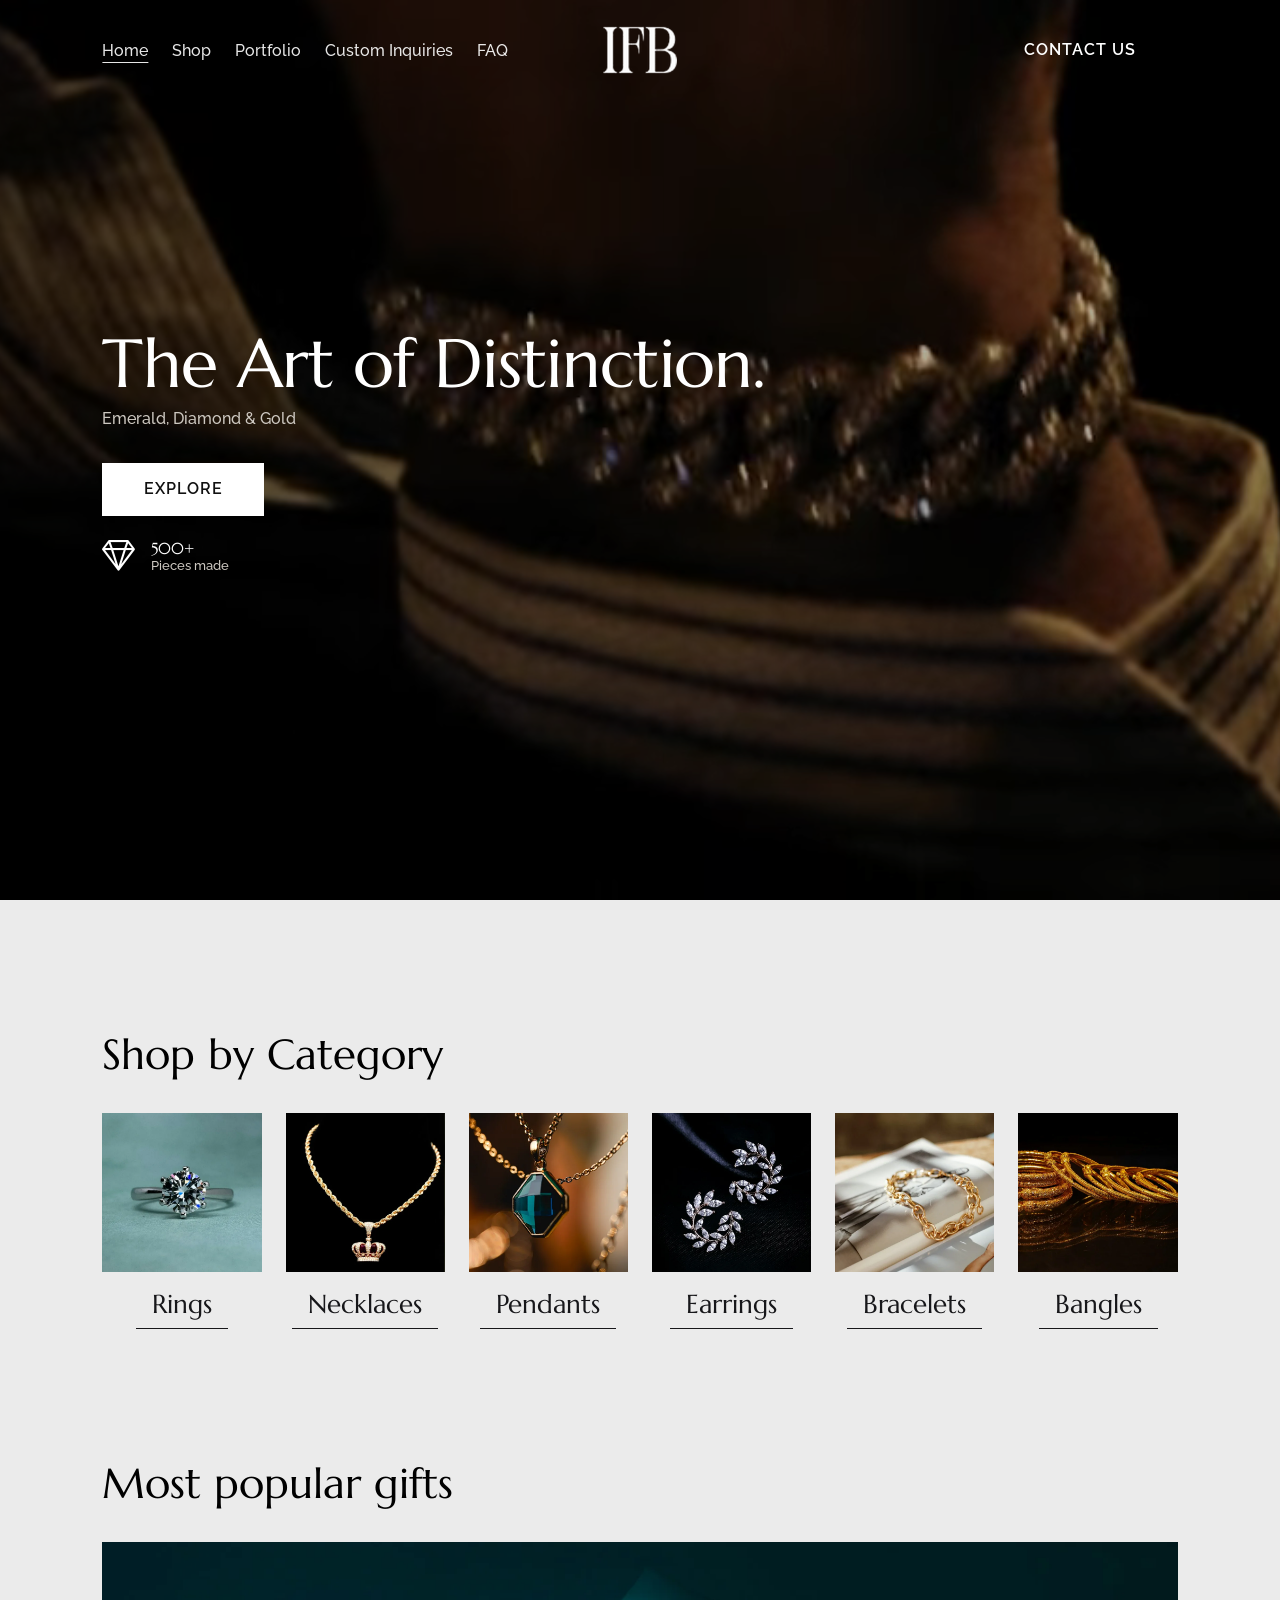
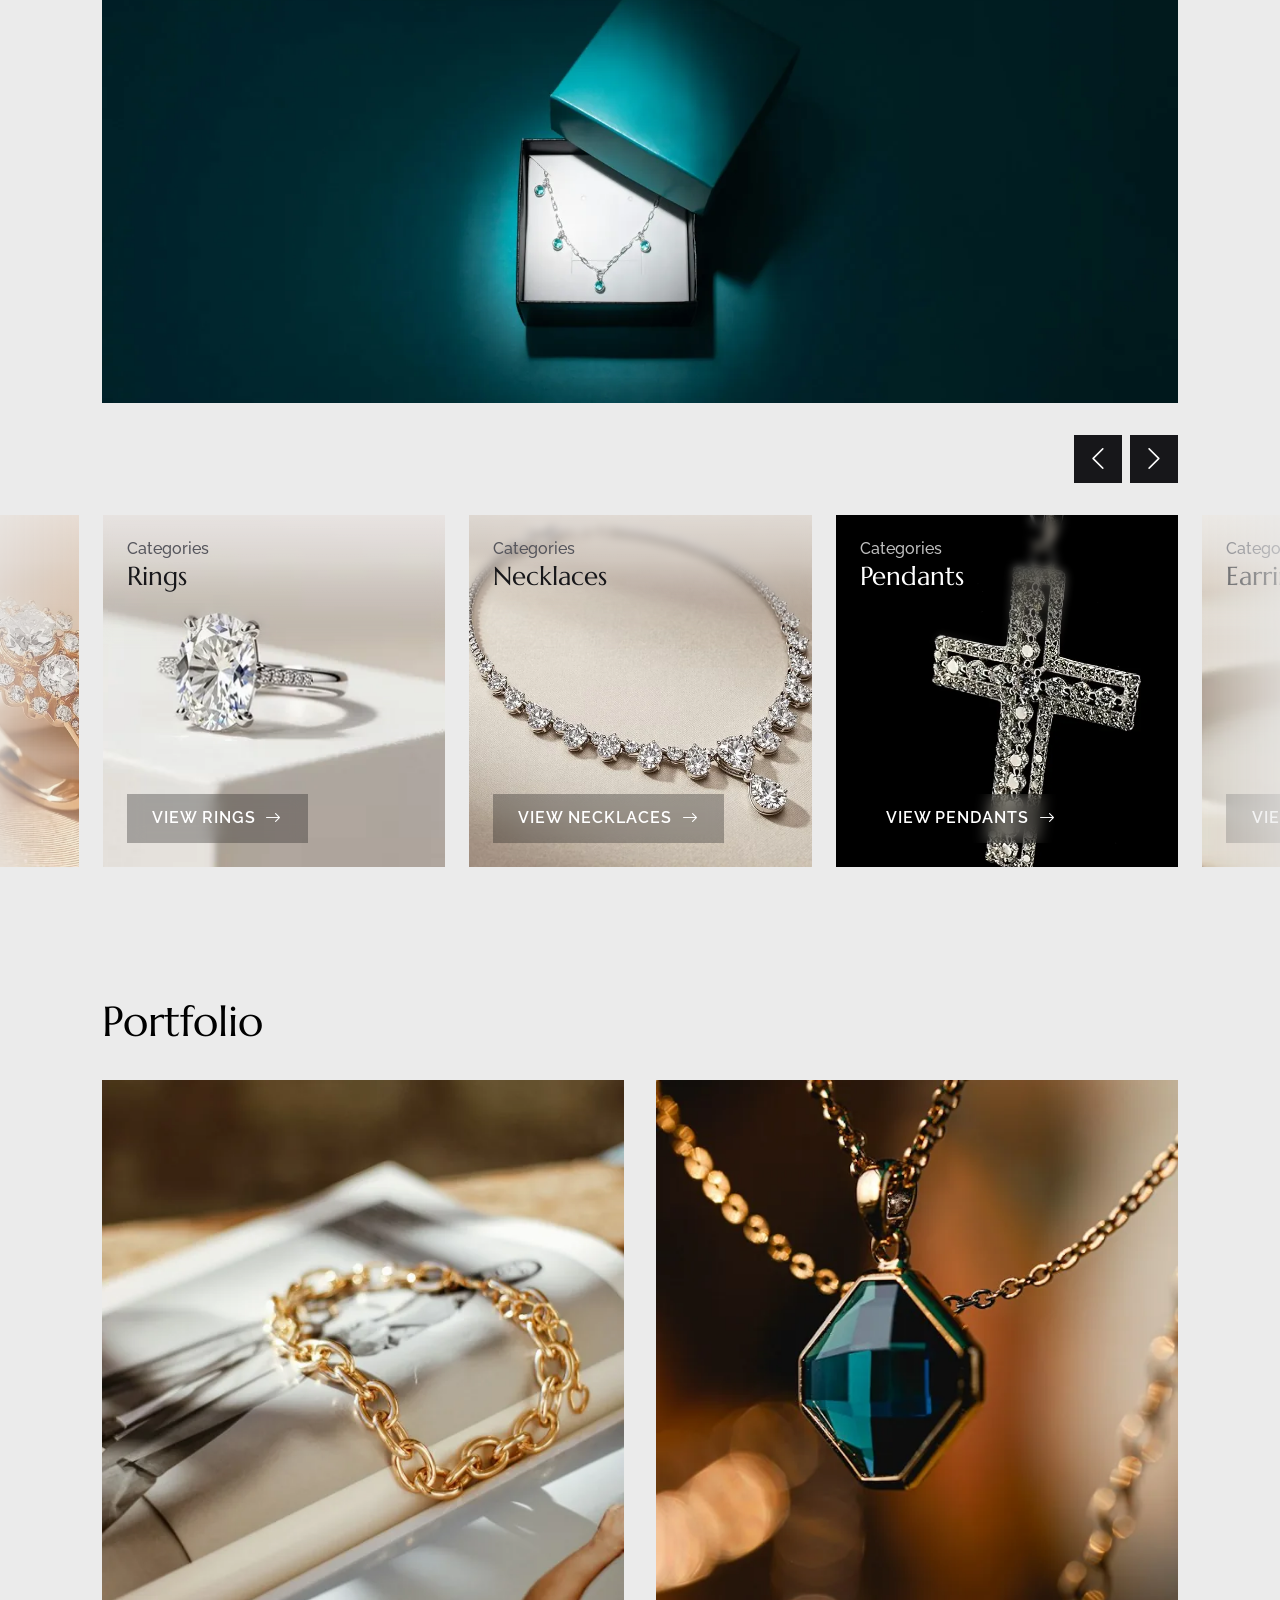
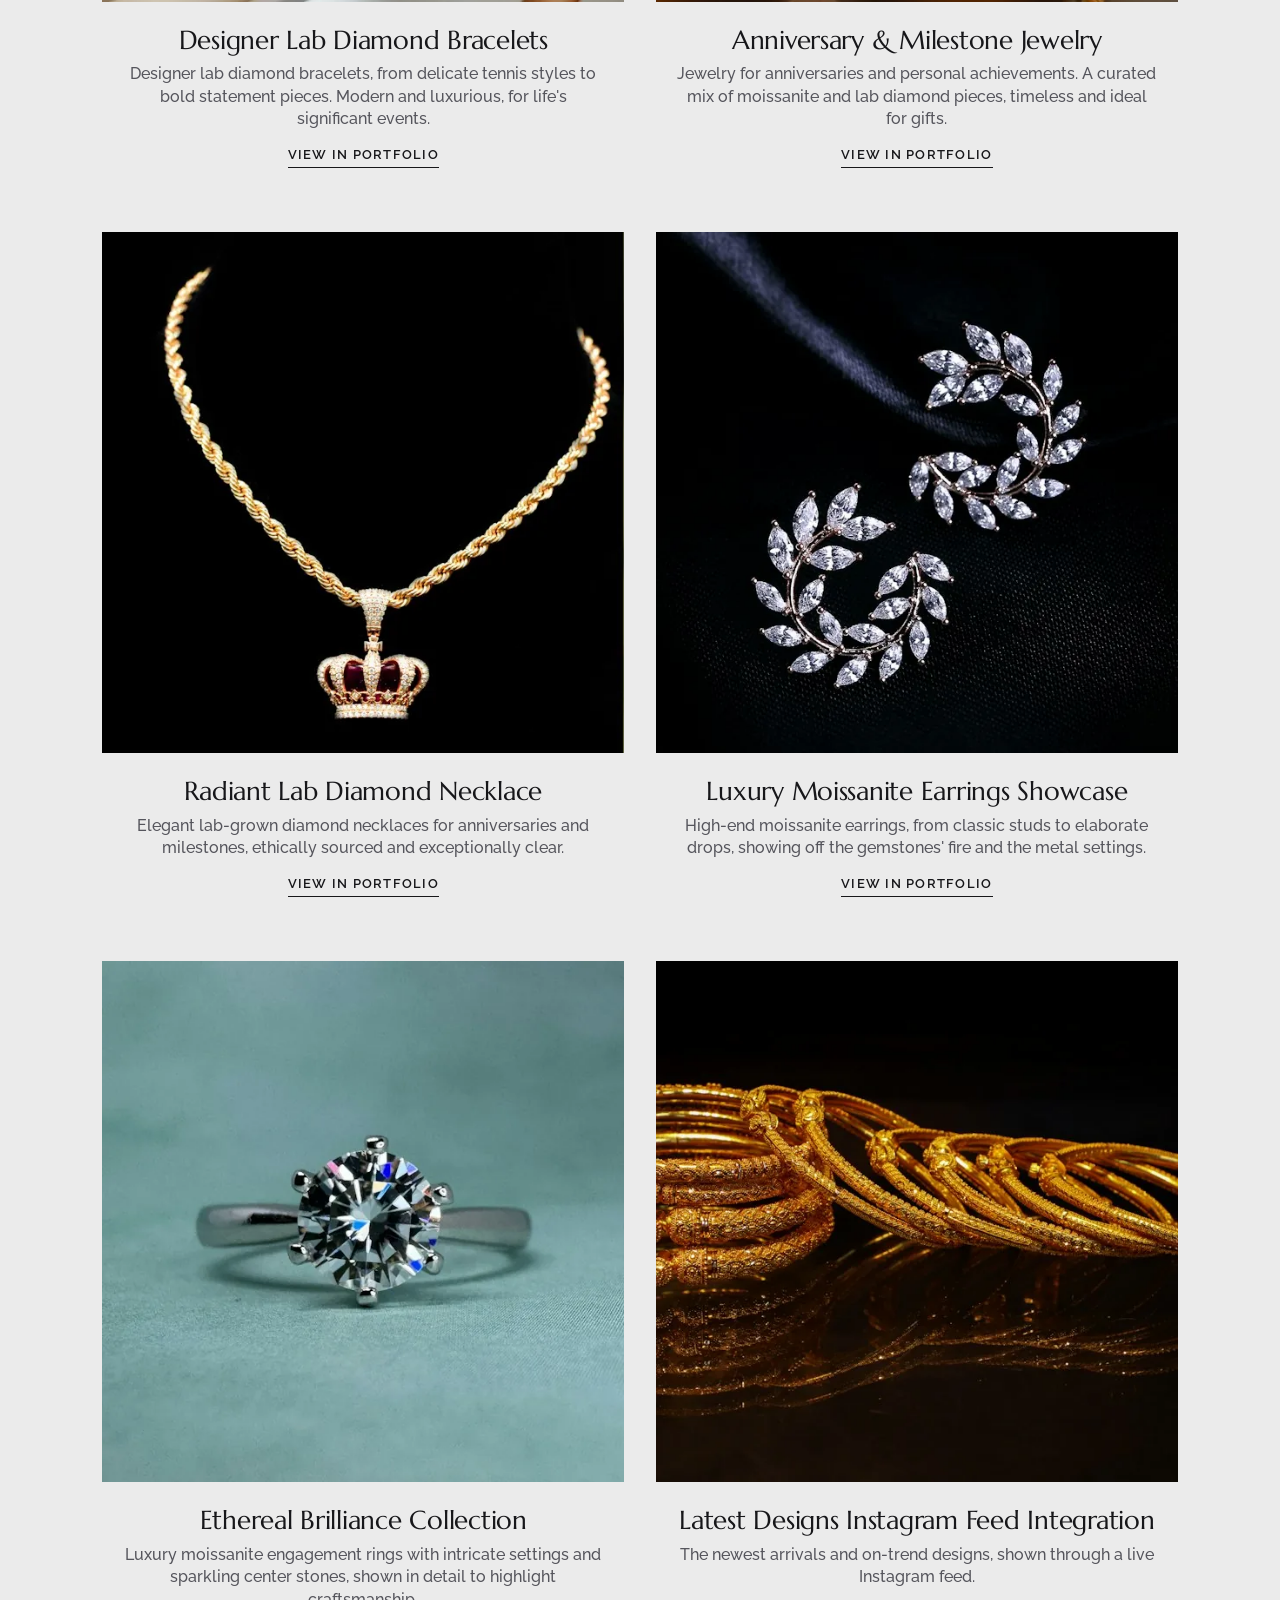
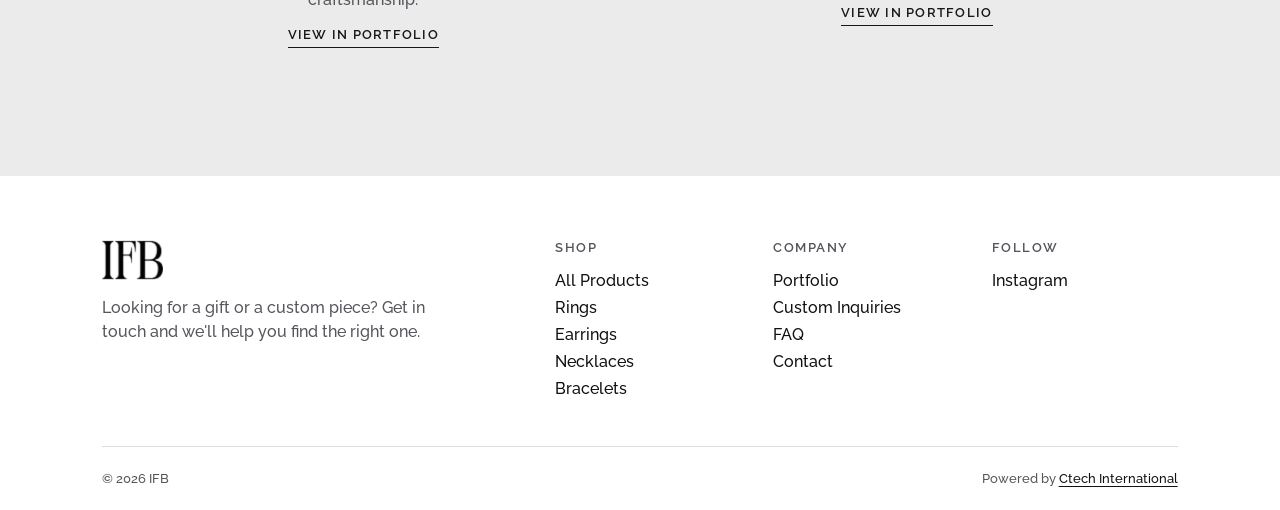
==== commit f1c26751: "Added new pages" ====
--- a/index.html
+++ b/index.html
@@ -1,290 +1,333 @@
-﻿<!doctype html>
+<!doctype html>
 <html lang="en">
 <head>
-  <meta charset="utf-8">
-  <meta name="viewport" content="width=device-width, initial-scale=1">
-  <title>IFB | The Art of Distinction</title>
-  <link rel="icon" href="images/favicon.ico" sizes="any">
-  <link rel="preconnect" href="https://fonts.googleapis.com">
-  <link rel="preconnect" href="https://fonts.gstatic.com" crossorigin>
-  <link rel="stylesheet" href="https://fonts.googleapis.com/css2?family=Marcellus&family=Raleway:wght@500;600&display=swap">
-  <link rel="stylesheet" href="https://cdn.jsdelivr.net/npm/bootstrap-icons@1.11.3/font/bootstrap-icons.min.css">
-  <link rel="stylesheet" href="styles.css">
-  <script src="script.js" defer></script>
+	<meta charset="utf-8">
+	<meta name="viewport" content="width=device-width, initial-scale=1">
+	<title>IFB | The Art of Distinction</title>
+	<meta name="description" content="IFB makes jewelry in lab-grown diamond, moissanite and gold. Shop rings, necklaces, earrings and bracelets, or design a custom piece.">
+	<link rel="canonical" href="https://heavystinger.github.io/ifb-website/">
+	<meta name="theme-color" content="#ebebeb">
+	<meta property="og:type" content="website">
+	<meta property="og:site_name" content="IFB">
+	<meta property="og:title" content="IFB | The Art of Distinction">
+	<meta property="og:description" content="IFB makes jewelry in lab-grown diamond, moissanite and gold. Shop rings, necklaces, earrings and bracelets, or design a custom piece.">
+	<meta property="og:url" content="https://heavystinger.github.io/ifb-website/">
+	<meta property="og:image" content="https://heavystinger.github.io/ifb-website/images/hero-poster.webp">
+	<meta property="og:image:alt" content="IFB jewelry">
+	<meta name="twitter:card" content="summary_large_image">
+	<link rel="icon" href="images/favicon.ico" sizes="any">
+	<link rel="preconnect" href="https://fonts.googleapis.com">
+	<link rel="preconnect" href="https://fonts.gstatic.com" crossorigin>
+	<link rel="preconnect" href="https://cdn.jsdelivr.net" crossorigin>
+	<link rel="preload" href="images/hero-poster.webp" as="image" fetchpriority="high">
+	<link rel="stylesheet" href="https://fonts.googleapis.com/css2?family=Marcellus&family=Raleway:wght@500;600&display=swap">
+	<link rel="stylesheet" href="https://cdn.jsdelivr.net/npm/bootstrap-icons@1.11.3/font/bootstrap-icons.min.css">
+	<link rel="stylesheet" href="styles.css">
+	<script src="script.js" defer></script>
+	<script src="home.js" defer></script>
+	<script type="application/ld+json">
+	{
+		"@context": "https://schema.org",
+		"@type": "Organization",
+		"name": "IFB",
+		"url": "https://heavystinger.github.io/ifb-website/",
+		"logo": "https://heavystinger.github.io/ifb-website/images/logo.webp",
+		"sameAs": [
+			"https://www.instagram.com/ifb.bz/"
+		]
+	}
+	</script>
 </head>
 <body>
-  <header class="site-header">
-    <nav class="nav">
-      <button class="nav__toggle" type="button" aria-expanded="false" aria-controls="nav-links">
-        <i class="bi bi-list" aria-hidden="true"></i>
-        <i class="bi bi-x-lg" aria-hidden="true"></i>
-        <span class="sr-only">Menu</span>
-      </button>
-      <ul class="nav__links" id="nav-links">
-        <li><a href="./">Home</a></li>
-        <li><a href="shop.html">Shop</a></li>
-        <li><a href="collections.html">Collections</a></li>
-        <li><a href="about.html">About</a></li>
-        <li class="nav__cta"><a class="btn btn--secondary" href="contact.html">Contact Us</a></li>
-      </ul>
-    </nav>
-
-    <a class="logo" href="./">
-      <img src="images/logo.webp" alt="IFB">
-    </a>
-
-    <div class="site-header__actions">
-      <a class="btn btn--secondary" href="contact.html">Contact Us</a>
-      <a class="cart" href="cart.html">
-        <i class="bi bi-cart3" aria-hidden="true"></i>
-        <span class="sr-only">Cart</span>
-      </a>
-    </div>
-  </header>
-
-  <main>
-    <section class="hero">
-      <video class="hero__video" autoplay muted loop playsinline poster="images/hero-poster.webp" aria-hidden="true">
-        <source src="videos/hero.webm" type="video/webm">
-        <source src="videos/hero.mp4" type="video/mp4">
-      </video>
-
-      <div class="hero__content">
-        <h1 class="hero__title">The Art of Distinction.</h1>
-        <p class="hero__text">Emerald, Diamond &amp; Gold</p>
-        <div class="hero__actions">
-          <a class="btn btn--primary" href="collections.html">Explore</a>
-        </div>
-        <p class="trust">
-          <i class="bi bi-gem" aria-hidden="true"></i>
-          <span class="trust__text">
-            <strong class="trust__number">500+</strong>
-            <span class="trust__label">Pieces made</span>
-          </span>
-        </p>
-      </div>
-    </section>
-
-
-
-    <section class="shop-categories">
-      <h2 class="section-title">Shop by Category</h2>
-      <ul class="shop-categories__grid">
-        <li>
-          <a class="category-tile" href="rings.html">
-            <img src="images/categories/rings.webp" alt="" width="600" height="600" loading="lazy">
-            <span class="category-tile__label">Rings</span>
-          </a>
-        </li>
-        <li>
-          <a class="category-tile" href="necklaces.html">
-            <img src="images/categories/necklaces.webp" alt="" width="600" height="600" loading="lazy">
-            <span class="category-tile__label">Necklaces</span>
-          </a>
-        </li>
-        <li>
-          <a class="category-tile" href="pendants.html">
-            <img src="images/categories/pendants.webp" alt="" width="600" height="600" loading="lazy">
-            <span class="category-tile__label">Pendants</span>
-          </a>
-        </li>
-        <li>
-          <a class="category-tile" href="earrings.html">
-            <img src="images/categories/earrings.webp" alt="" width="600" height="600" loading="lazy">
-            <span class="category-tile__label">Earrings</span>
-          </a>
-        </li>
-        <li>
-          <a class="category-tile" href="bracelets.html">
-            <img src="images/categories/bracelets.webp" alt="" width="600" height="600" loading="lazy">
-            <span class="category-tile__label">Bracelets</span>
-          </a>
-        </li>
-        <li>
-          <a class="category-tile" href="bangles.html">
-            <img src="images/categories/bangles.webp" alt="" width="600" height="600" loading="lazy">
-            <span class="category-tile__label">Bangles</span>
-          </a>
-        </li>
-      </ul>
-    </section>
-
-    <section class="popular-gifts">
-      <h2 class="section-title">Most popular gifts</h2>
-      <img class="popular-gifts__image" src="images/popular-gifts.webp" alt="" width="1600" height="800" loading="lazy">
-      <div class="carousel">
-        <div class="carousel__controls">
-          <button class="carousel-btn" type="button" data-step="-1">
-            <i class="bi bi-chevron-left" aria-hidden="true"></i>
-            <span class="sr-only">Previous categories</span>
-          </button>
-          <button class="carousel-btn" type="button" data-step="1">
-            <i class="bi bi-chevron-right" aria-hidden="true"></i>
-            <span class="sr-only">Next categories</span>
-          </button>
-        </div>
-        <div class="carousel__track">
-          <article class="cat-card">
-            <img class="cat-card__img" src="images/rings.webp" alt="" loading="lazy">
-            <hgroup>
-              <p class="cat-card__label">Categories</p>
-              <h2 class="cat-card__title">Rings</h2>
-            </hgroup>
-            <a class="btn btn--secondary" href="rings.html">View Rings <i class="bi bi-arrow-right" aria-hidden="true"></i></a>
-          </article>
-
-          <article class="cat-card">
-            <img class="cat-card__img" src="images/necklaces.webp" alt="" loading="lazy">
-            <hgroup>
-              <p class="cat-card__label">Categories</p>
-              <h2 class="cat-card__title">Necklaces</h2>
-            </hgroup>
-            <a class="btn btn--secondary" href="necklaces.html">View Necklaces <i class="bi bi-arrow-right" aria-hidden="true"></i></a>
-          </article>
-
-          <article class="cat-card cat-card--dark">
-            <img class="cat-card__img cat-card__img--pendants" src="images/pendants.webp" alt="" loading="lazy">
-            <hgroup>
-              <p class="cat-card__label">Categories</p>
-              <h2 class="cat-card__title">Pendants</h2>
-            </hgroup>
-            <a class="btn btn--secondary" href="pendants.html">View Pendants <i class="bi bi-arrow-right" aria-hidden="true"></i></a>
-          </article>
-
-          <article class="cat-card">
-            <img class="cat-card__img" src="images/earrings.webp" alt="" loading="lazy">
-            <hgroup>
-              <p class="cat-card__label">Categories</p>
-              <h2 class="cat-card__title">Earrings</h2>
-            </hgroup>
-            <a class="btn btn--secondary" href="earrings.html">View Earrings <i class="bi bi-arrow-right" aria-hidden="true"></i></a>
-          </article>
-
-          <article class="cat-card">
-            <img class="cat-card__img" src="images/bracelets.webp" alt="" loading="lazy">
-            <hgroup>
-              <p class="cat-card__label">Categories</p>
-              <h2 class="cat-card__title">Bracelets</h2>
-            </hgroup>
-            <a class="btn btn--secondary" href="bracelets.html">View Bracelets <i class="bi bi-arrow-right" aria-hidden="true"></i></a>
-          </article>
-
-          <article class="cat-card">
-            <img class="cat-card__img" src="images/ring.webp" alt="" loading="lazy">
-            <hgroup>
-              <p class="cat-card__label">Categories</p>
-              <h2 class="cat-card__title">Bangles</h2>
-            </hgroup>
-            <a class="btn btn--secondary" href="bangles.html">View Bangles <i class="bi bi-arrow-right" aria-hidden="true"></i></a>
-          </article>
-        </div>
-      </div>
-    </section>
-    <section class="portfolio">
-      <h2 class="section-title">Portfolio</h2>
-      <ul class="portfolio__list">
-        <li>
-          <a class="portfolio-item" href="portfolio.html#designer-lab-diamond-bracelets">
-            <img class="portfolio-item__image" src="images/categories/bracelets.webp" alt="" width="600" height="600" loading="lazy">
-            <span class="portfolio-item__number">01</span>
-            <div class="portfolio-item__caption">
-              <h3 class="portfolio-item__title">Designer Lab Diamond Bracelets</h3>
-              <p class="portfolio-item__text">Designer lab diamond bracelets, from delicate tennis styles to bold statement pieces. Modern and luxurious, for life's significant events.</p>
-            </div>
-            <i class="bi bi-arrow-up-right portfolio-item__arrow" aria-hidden="true"></i>
-          </a>
-        </li>
-        <li>
-          <a class="portfolio-item" href="portfolio.html#anniversary-milestone-jewelry">
-            <img class="portfolio-item__image" src="images/categories/pendants.webp" alt="" width="600" height="600" loading="lazy">
-            <span class="portfolio-item__number">02</span>
-            <div class="portfolio-item__caption">
-              <h3 class="portfolio-item__title">Anniversary &amp; Milestone Jewelry</h3>
-              <p class="portfolio-item__text">Jewelry for anniversaries and personal achievements. A curated mix of moissanite and lab diamond pieces, timeless and ideal for gifts.</p>
-            </div>
-            <i class="bi bi-arrow-up-right portfolio-item__arrow" aria-hidden="true"></i>
-          </a>
-        </li>
-        <li>
-          <a class="portfolio-item" href="portfolio.html#radiant-lab-diamond-necklace">
-            <img class="portfolio-item__image" src="images/categories/necklaces.webp" alt="" width="600" height="600" loading="lazy">
-            <span class="portfolio-item__number">03</span>
-            <div class="portfolio-item__caption">
-              <h3 class="portfolio-item__title">Radiant Lab Diamond Necklace</h3>
-              <p class="portfolio-item__text">Elegant lab-grown diamond necklaces for anniversaries and milestones, ethically sourced and exceptionally clear.</p>
-            </div>
-            <i class="bi bi-arrow-up-right portfolio-item__arrow" aria-hidden="true"></i>
-          </a>
-        </li>
-        <li>
-          <a class="portfolio-item" href="portfolio.html#luxury-moissanite-earrings-showcase">
-            <img class="portfolio-item__image" src="images/categories/earrings.webp" alt="" width="600" height="600" loading="lazy">
-            <span class="portfolio-item__number">04</span>
-            <div class="portfolio-item__caption">
-              <h3 class="portfolio-item__title">Luxury Moissanite Earrings Showcase</h3>
-              <p class="portfolio-item__text">High-end moissanite earrings, from classic studs to elaborate drops, showing off the gemstones' fire and the metal settings.</p>
-            </div>
-            <i class="bi bi-arrow-up-right portfolio-item__arrow" aria-hidden="true"></i>
-          </a>
-        </li>
-        <li>
-          <a class="portfolio-item" href="portfolio.html#ethereal-brilliance-collection">
-            <img class="portfolio-item__image" src="images/categories/rings.webp" alt="" width="600" height="600" loading="lazy">
-            <span class="portfolio-item__number">05</span>
-            <div class="portfolio-item__caption">
-              <h3 class="portfolio-item__title">Ethereal Brilliance Collection</h3>
-              <p class="portfolio-item__text">Luxury moissanite engagement rings with intricate settings and sparkling center stones, shown in detail to highlight craftsmanship.</p>
-            </div>
-            <i class="bi bi-arrow-up-right portfolio-item__arrow" aria-hidden="true"></i>
-          </a>
-        </li>
-        <li>
-          <a class="portfolio-item" href="portfolio.html#latest-designs-instagram-feed-integration">
-            <img class="portfolio-item__image" src="images/categories/bangles.webp" alt="" width="600" height="600" loading="lazy">
-            <span class="portfolio-item__number">06</span>
-            <div class="portfolio-item__caption">
-              <h3 class="portfolio-item__title">Latest Designs Instagram Feed Integration</h3>
-              <p class="portfolio-item__text">The newest arrivals and on-trend designs, shown through a live Instagram feed.</p>
-            </div>
-            <i class="bi bi-arrow-up-right portfolio-item__arrow" aria-hidden="true"></i>
-          </a>
-        </li>
-      </ul>
-    </section>
-  </main>
-  <footer class="site-footer">
-    <p class="site-footer__intro">Looking for a gift or a custom piece? Get in touch and we'll help you find the right one.</p>
-
-    <nav class="site-footer__nav" aria-label="Footer">
-      <ul>
-        <li><a href="./">Home</a></li>
-        <li><a href="shop.html">Shop</a></li>
-        <li><a href="collections.html">Collections</a></li>
-        <li><a href="portfolio.html">Portfolio</a></li>
-        <li><a href="about.html">About</a></li>
-        <li><a href="contact.html">Contact</a></li>
-      </ul>
-      <ul>
-        <li><a href="rings.html">Rings</a></li>
-        <li><a href="necklaces.html">Necklaces</a></li>
-        <li><a href="pendants.html">Pendants</a></li>
-        <li><a href="earrings.html">Earrings</a></li>
-        <li><a href="bracelets.html">Bracelets</a></li>
-        <li><a href="bangles.html">Bangles</a></li>
-      </ul>
-    </nav>
-
-    <div class="site-footer__meta">
-      <ul class="site-footer__social">
-        <li><a href="https://www.instagram.com/ifb.bz/" target="_blank" rel="noopener">Instagram</a></li>
-        <li><a href="https://www.facebook.com/" target="_blank" rel="noopener">Facebook</a></li>
-      </ul>
-      <p class="site-footer__credit">&copy; 2026 IFB</p>
-    </div>
-
-    <p class="site-footer__wordmark" aria-hidden="true"><span>I</span><span>F</span><span>B</span></p>
-
-    <p class="site-footer__powered">Powered by <a href="https://ctechintl.com" target="_blank" rel="noopener">Ctech International</a></p>
-  </footer>
+	<header class="site-header">
+		<nav class="nav">
+			<button class="nav__toggle" type="button" aria-expanded="false" aria-controls="nav-links">
+				<i class="bi bi-list" aria-hidden="true"></i>
+				<i class="bi bi-x-lg" aria-hidden="true"></i>
+				<span class="sr-only">Menu</span>
+			</button>
+			<ul class="nav__links" id="nav-links">
+				<li><a href="./" aria-current="page">Home</a></li>
+				<li class="nav__item nav__item--menu">
+					<a href="shop.html">Shop</a>
+					<ul class="nav__submenu">
+						<li><a href="shop.html">All Products</a></li>
+						<li><a href="shop.html?category=rings">Rings</a></li>
+						<li><a href="shop.html?category=earrings">Earrings</a></li>
+						<li><a href="shop.html?category=necklaces">Necklaces</a></li>
+						<li><a href="shop.html?category=bracelets">Bracelets</a></li>
+					</ul>
+				</li>
+				<li><a href="portfolio.html">Portfolio</a></li>
+				<li><a href="custom-inquiries.html">Custom Inquiries</a></li>
+				<li><a href="faq.html">FAQ</a></li>
+				<li class="nav__cta"><a class="btn btn--primary" href="contact.html">Contact Us</a></li>
+			</ul>
+		</nav>
+
+		<a class="logo" href="./">
+			<img src="images/logo.webp" alt="IFB" width="268" height="176">
+		</a>
+
+		<div class="site-header__actions">
+			<a class="btn btn--secondary" href="contact.html">Contact Us</a>
+		</div>
+	</header>
+
+	<main>
+		<section class="hero">
+			<video class="hero__video" autoplay muted loop playsinline poster="images/hero-poster.webp" aria-hidden="true">
+				<source src="videos/hero.webm" type="video/webm">
+				<source src="videos/hero.mp4" type="video/mp4">
+			</video>
+
+			<div class="hero__content">
+				<h1 class="hero__title">The Art of Distinction.</h1>
+				<p class="hero__text">Emerald, Diamond &amp; Gold</p>
+				<div class="hero__actions">
+					<a class="btn btn--primary" href="shop.html">Explore</a>
+				</div>
+				<p class="trust">
+					<i class="bi bi-gem" aria-hidden="true"></i>
+					<span class="trust__text">
+						<strong class="trust__number">500+</strong>
+						<span class="trust__label">Pieces made</span>
+					</span>
+				</p>
+			</div>
+		</section>
+
+		<section class="shop-categories">
+			<h2 class="section-title">Shop by Category</h2>
+			<ul class="shop-categories__grid">
+				<li>
+					<a class="category-tile" href="shop.html?category=rings">
+						<img src="images/categories/rings.webp" alt="" width="600" height="600" loading="lazy" decoding="async">
+						<span class="category-tile__label">Rings</span>
+					</a>
+				</li>
+				<li>
+					<a class="category-tile" href="shop.html?category=necklaces">
+						<img src="images/categories/necklaces.webp" alt="" width="600" height="600" loading="lazy" decoding="async">
+						<span class="category-tile__label">Necklaces</span>
+					</a>
+				</li>
+				<li>
+					<a class="category-tile" href="shop.html?category=necklaces">
+						<img src="images/categories/pendants.webp" alt="" width="600" height="600" loading="lazy" decoding="async">
+						<span class="category-tile__label">Pendants</span>
+					</a>
+				</li>
+				<li>
+					<a class="category-tile" href="shop.html?category=earrings">
+						<img src="images/categories/earrings.webp" alt="" width="600" height="600" loading="lazy" decoding="async">
+						<span class="category-tile__label">Earrings</span>
+					</a>
+				</li>
+				<li>
+					<a class="category-tile" href="shop.html?category=bracelets">
+						<img src="images/categories/bracelets.webp" alt="" width="600" height="600" loading="lazy" decoding="async">
+						<span class="category-tile__label">Bracelets</span>
+					</a>
+				</li>
+				<li>
+					<a class="category-tile" href="shop.html?category=bracelets">
+						<img src="images/categories/bangles.webp" alt="" width="600" height="600" loading="lazy" decoding="async">
+						<span class="category-tile__label">Bangles</span>
+					</a>
+				</li>
+			</ul>
+		</section>
+
+		<section class="popular-gifts">
+			<h2 class="section-title">Most popular gifts</h2>
+			<img class="popular-gifts__image" src="images/popular-gifts.webp" alt="" width="1600" height="800" loading="lazy" decoding="async">
+			<div class="carousel">
+				<div class="carousel__controls">
+					<button class="carousel-btn" type="button" data-step="-1">
+						<i class="bi bi-chevron-left" aria-hidden="true"></i>
+						<span class="sr-only">Previous categories</span>
+					</button>
+					<button class="carousel-btn" type="button" data-step="1">
+						<i class="bi bi-chevron-right" aria-hidden="true"></i>
+						<span class="sr-only">Next categories</span>
+					</button>
+				</div>
+				<div class="carousel__track">
+					<article class="cat-card">
+						<img class="cat-card__img" src="images/rings.webp" alt="" width="584" height="349" loading="lazy" decoding="async">
+						<hgroup>
+							<p class="cat-card__label">Categories</p>
+							<h2 class="cat-card__title">Rings</h2>
+						</hgroup>
+						<a class="btn btn--secondary" href="shop.html?category=rings">View Rings <i class="bi bi-arrow-right" aria-hidden="true"></i></a>
+					</article>
+
+					<article class="cat-card">
+						<img class="cat-card__img" src="images/necklaces.webp" alt="" width="825" height="590" loading="lazy" decoding="async">
+						<hgroup>
+							<p class="cat-card__label">Categories</p>
+							<h2 class="cat-card__title">Necklaces</h2>
+						</hgroup>
+						<a class="btn btn--secondary" href="shop.html?category=necklaces">View Necklaces <i class="bi bi-arrow-right" aria-hidden="true"></i></a>
+					</article>
+
+					<article class="cat-card cat-card--dark">
+						<img class="cat-card__img cat-card__img--pendants" src="images/pendants.webp" alt="" width="682" height="1031" loading="lazy" decoding="async">
+						<hgroup>
+							<p class="cat-card__label">Categories</p>
+							<h2 class="cat-card__title">Pendants</h2>
+						</hgroup>
+						<a class="btn btn--secondary" href="shop.html?category=necklaces">View Pendants <i class="bi bi-arrow-right" aria-hidden="true"></i></a>
+					</article>
+
+					<article class="cat-card">
+						<img class="cat-card__img" src="images/earrings.webp" alt="" width="584" height="469" loading="lazy" decoding="async">
+						<hgroup>
+							<p class="cat-card__label">Categories</p>
+							<h2 class="cat-card__title">Earrings</h2>
+						</hgroup>
+						<a class="btn btn--secondary" href="shop.html?category=earrings">View Earrings <i class="bi bi-arrow-right" aria-hidden="true"></i></a>
+					</article>
+
+					<article class="cat-card">
+						<img class="cat-card__img" src="images/bracelets.webp" alt="" width="401" height="401" loading="lazy" decoding="async">
+						<hgroup>
+							<p class="cat-card__label">Categories</p>
+							<h2 class="cat-card__title">Bracelets</h2>
+						</hgroup>
+						<a class="btn btn--secondary" href="shop.html?category=bracelets">View Bracelets <i class="bi bi-arrow-right" aria-hidden="true"></i></a>
+					</article>
+
+					<article class="cat-card">
+						<img class="cat-card__img" src="images/ring.webp" alt="" width="1206" height="597" loading="lazy" decoding="async">
+						<hgroup>
+							<p class="cat-card__label">Categories</p>
+							<h2 class="cat-card__title">Bangles</h2>
+						</hgroup>
+						<a class="btn btn--secondary" href="shop.html?category=bracelets">View Bangles <i class="bi bi-arrow-right" aria-hidden="true"></i></a>
+					</article>
+				</div>
+			</div>
+		</section>
+		<section class="portfolio">
+			<h2 class="section-title">Portfolio</h2>
+			<ul class="portfolio__list">
+				<li>
+					<a class="portfolio-item" href="portfolio.html#designer-lab-diamond-bracelets">
+						<figure class="portfolio-item__media">
+							<img class="portfolio-item__image" src="images/categories/bracelets.webp" alt="" width="600" height="600" loading="lazy" decoding="async">
+						</figure>
+						<div class="portfolio-item__caption">
+							<h3 class="portfolio-item__title">Designer Lab Diamond Bracelets</h3>
+							<p class="portfolio-item__text">Designer lab diamond bracelets, from delicate tennis styles to bold statement pieces. Modern and luxurious, for life's significant events.</p>
+							<span class="portfolio-item__link">View in portfolio</span>
+						</div>
+					</a>
+				</li>
+				<li>
+					<a class="portfolio-item" href="portfolio.html#anniversary-milestone-jewelry">
+						<figure class="portfolio-item__media">
+							<img class="portfolio-item__image" src="images/categories/pendants.webp" alt="" width="600" height="600" loading="lazy" decoding="async">
+						</figure>
+						<div class="portfolio-item__caption">
+							<h3 class="portfolio-item__title">Anniversary &amp; Milestone Jewelry</h3>
+							<p class="portfolio-item__text">Jewelry for anniversaries and personal achievements. A curated mix of moissanite and lab diamond pieces, timeless and ideal for gifts.</p>
+							<span class="portfolio-item__link">View in portfolio</span>
+						</div>
+					</a>
+				</li>
+				<li>
+					<a class="portfolio-item" href="portfolio.html#radiant-lab-diamond-necklace">
+						<figure class="portfolio-item__media">
+							<img class="portfolio-item__image" src="images/categories/necklaces.webp" alt="" width="600" height="600" loading="lazy" decoding="async">
+						</figure>
+						<div class="portfolio-item__caption">
+							<h3 class="portfolio-item__title">Radiant Lab Diamond Necklace</h3>
+							<p class="portfolio-item__text">Elegant lab-grown diamond necklaces for anniversaries and milestones, ethically sourced and exceptionally clear.</p>
+							<span class="portfolio-item__link">View in portfolio</span>
+						</div>
+					</a>
+				</li>
+				<li>
+					<a class="portfolio-item" href="portfolio.html#luxury-moissanite-earrings-showcase">
+						<figure class="portfolio-item__media">
+							<img class="portfolio-item__image" src="images/categories/earrings.webp" alt="" width="600" height="600" loading="lazy" decoding="async">
+						</figure>
+						<div class="portfolio-item__caption">
+							<h3 class="portfolio-item__title">Luxury Moissanite Earrings Showcase</h3>
+							<p class="portfolio-item__text">High-end moissanite earrings, from classic studs to elaborate drops, showing off the gemstones' fire and the metal settings.</p>
+							<span class="portfolio-item__link">View in portfolio</span>
+						</div>
+					</a>
+				</li>
+				<li>
+					<a class="portfolio-item" href="portfolio.html#ethereal-brilliance-collection">
+						<figure class="portfolio-item__media">
+							<img class="portfolio-item__image" src="images/categories/rings.webp" alt="" width="600" height="600" loading="lazy" decoding="async">
+						</figure>
+						<div class="portfolio-item__caption">
+							<h3 class="portfolio-item__title">Ethereal Brilliance Collection</h3>
+							<p class="portfolio-item__text">Luxury moissanite engagement rings with intricate settings and sparkling center stones, shown in detail to highlight craftsmanship.</p>
+							<span class="portfolio-item__link">View in portfolio</span>
+						</div>
+					</a>
+				</li>
+				<li>
+					<a class="portfolio-item" href="portfolio.html#latest-designs-instagram-feed-integration">
+						<figure class="portfolio-item__media">
+							<img class="portfolio-item__image" src="images/categories/bangles.webp" alt="" width="600" height="600" loading="lazy" decoding="async">
+						</figure>
+						<div class="portfolio-item__caption">
+							<h3 class="portfolio-item__title">Latest Designs Instagram Feed Integration</h3>
+							<p class="portfolio-item__text">The newest arrivals and on-trend designs, shown through a live Instagram feed.</p>
+							<span class="portfolio-item__link">View in portfolio</span>
+						</div>
+					</a>
+				</li>
+			</ul>
+		</section>
+	</main>
+	<footer class="site-footer">
+		<div class="site-footer__brand">
+			<a class="site-footer__logo" href="./">
+				<img src="images/logo.webp" alt="IFB" width="268" height="176">
+			</a>
+			<p class="site-footer__intro">Looking for a gift or a custom piece? Get in touch and we'll help you find the right one.</p>
+		</div>
+
+		<nav class="site-footer__nav" aria-label="Footer">
+			<div>
+				<h2 class="site-footer__heading">Shop</h2>
+				<ul>
+					<li><a href="shop.html">All Products</a></li>
+					<li><a href="shop.html?category=rings">Rings</a></li>
+					<li><a href="shop.html?category=earrings">Earrings</a></li>
+					<li><a href="shop.html?category=necklaces">Necklaces</a></li>
+					<li><a href="shop.html?category=bracelets">Bracelets</a></li>
+				</ul>
+			</div>
+			<div>
+				<h2 class="site-footer__heading">Company</h2>
+				<ul>
+					<li><a href="portfolio.html">Portfolio</a></li>
+					<li><a href="custom-inquiries.html">Custom Inquiries</a></li>
+					<li><a href="faq.html">FAQ</a></li>
+					<li><a href="contact.html">Contact</a></li>
+				</ul>
+			</div>
+			<div>
+				<h2 class="site-footer__heading">Follow</h2>
+				<ul>
+					<li><a href="https://www.instagram.com/ifb.bz/" target="_blank" rel="noopener">Instagram</a></li>
+				</ul>
+			</div>
+		</nav>
+
+		<p class="site-footer__bottom">
+			<span>&copy; 2026 IFB</span>
+			<span>Powered by <a href="https://ctechintl.com" target="_blank" rel="noopener">Ctech International</a></span>
+		</p>
+	</footer>
 </body>
 </html>
--- a/styles.css
+++ b/styles.css
@@ -1,958 +1,1628 @@
-﻿/* Mobile-first. Breakpoints: 700px (tablet), 900px (desktop nav, three cards), 1500px (largest title). */
+/* Mobile-first: every rule is for phones, and min-width queries add to it.
+	 Breakpoints: 700px tablet, 900px desktop layouts, 1200px wider gutter, 1280px full nav bar, 1500px largest sizes. */
 
 :root {
-  --edge: clamp(1.25rem, 6vw, 6rem); /* side gutter shared by every section */
-
-  /* Golden-ratio type scale: 1rem x 1.618^n. Only these sizes are used. */
-  --fs-minus-half: 0.786rem;
-  --fs-0: 1rem;
-  --fs-1: 1.618rem;
-  --fs-1-5: 2.058rem;
-  --fs-2: 2.618rem;
-  --fs-3: 4.236rem;
-  --fs-4: 6.854rem;
-
-  --space-1: 0.5rem;
-  --space-2: 1rem;
-  --space-3: 1.5rem;
-  --space-4: 2rem;
-  --space-5: 3rem;
-  --space-6: 4rem;
-  --space-7: 6rem;
-  --space-8: 8rem;
-
-  /* Space between sections; blocks inside a section are --space-4 apart */
-  --section-gap: var(--space-7);
-
-  --text-muted: #cdc8c1;
-  --font-display: "Marcellus", Georgia, serif;
-  --font-body: "Raleway", system-ui, sans-serif;
-
-  --cat-h: 22rem; /* height of a carousel card */
+	--edge: clamp(1.25rem, 6vw, 6rem); /* side gutter shared by every section */
+
+	/* Golden-ratio type scale: 1rem x 1.618^n. Only these sizes are used. */
+	--fs-minus-half: 0.786rem;
+	--fs-0: 1rem;
+	--fs-1: 1.618rem;
+	--fs-1-5: 2.058rem;
+	--fs-2: 2.618rem;
+	--fs-3: 4.236rem;
+	--fs-4: 6.854rem;
+
+	--space-1: 0.5rem;
+	--space-2: 1rem;
+	--space-3: 1.5rem;
+	--space-4: 2rem;
+	--space-5: 3rem;
+	--space-6: 4rem;
+	--space-7: 6rem;
+	--space-8: 8rem;
+
+	/* Space between sections; blocks inside a section are --space-4 apart */
+	--section-gap: var(--space-7);
+
+	--ink: #17171a;
+	--ink-soft: #55555c;
+	--text-muted: #cdc8c1;
+	--prism: linear-gradient(100deg, #ffb347, #ff5e62, #d65bff, #5bc8ff); /* hover underline on links */
+	--font-display: "Marcellus", Georgia, serif;
+	--font-body: "Raleway", system-ui, sans-serif;
 }
 
 *,
 *::before,
 *::after {
-  box-sizing: border-box;
+	box-sizing: border-box;
 }
 
 body {
-  margin: 0;
-  background: #ebebeb;
-  font-family: var(--font-body);
-  font-size: var(--fs-0);
-  font-weight: 500;
+	margin: 0;
+	background: #ebebeb;
+	font-family: var(--font-body);
+	font-size: var(--fs-0);
+	font-weight: 500;
+}
+
+@media (prefers-reduced-motion: no-preference) {
+	html {
+		scroll-behavior: smooth;
+	}
+}
+
+/* Lazy photos show a pale block until script.js marks them loaded */
+img[loading="lazy"]:not(.is-loaded) {
+	background: linear-gradient(100deg, #e0e0e0 30%, #f0f0f0 50%, #e0e0e0 70%) 0 0 / 200% 100%;
+}
+
+@keyframes shimmer {
+	to {
+		background-position: -200% 0;
+	}
+}
+
+@media (prefers-reduced-motion: no-preference) {
+	img[loading="lazy"]:not(.is-loaded) {
+		animation: shimmer 1.4s linear infinite;
+	}
 }
 
 .sr-only {
-  position: absolute;
-  width: 1px;
-  height: 1px;
-  overflow: hidden;
-  clip-path: inset(50%);
-  white-space: nowrap;
+	position: absolute;
+	width: 1px;
+	height: 1px;
+	overflow: hidden;
+	clip-path: inset(50%);
+	white-space: nowrap;
 }
 
 /* Buttons */
 
 .btn {
-  position: relative;
-  display: inline-flex;
-  align-items: center;
-  justify-content: center;
-  padding: 1.15em 2.6em;
-  font-weight: 600;
-  line-height: 1;
-  letter-spacing: 0.06em;
-  text-transform: uppercase;
-  white-space: nowrap;
-  text-decoration: none;
-  overflow: hidden; /* clips the hover lines to the button */
-  isolation: isolate;
+	position: relative;
+	display: inline-flex;
+	align-items: center;
+	justify-content: center;
+	padding: 1.15em 2.6em;
+	font-weight: 600;
+	line-height: 1;
+	letter-spacing: 0.06em;
+	text-transform: uppercase;
+	white-space: nowrap;
+	text-decoration: none;
+	overflow: hidden; /* clips the hover lines to the button */
+	isolation: isolate;
 }
 
 .btn:focus-visible {
-  outline: 2px solid #fff;
-  outline-offset: 3px;
+	outline: 2px solid #fff;
+	outline-offset: 3px;
 }
 
 .btn--primary {
-  background: #fff;
-  color: #111;
-  transition: background-color 0.4s;
+	background: #fff;
+	color: #111;
+	transition: background-color 0.5s ease-out;
 }
 
 .btn--primary::before,
 .btn--primary::after {
-  content: "";
-  position: absolute;
-  left: 0;
-  right: 0;
-  height: 3px;
-  background: #111;
-  transform: scaleX(0);
-  transition: transform 0.45s cubic-bezier(0.34, 1.56, 0.64, 1);
+	content: "";
+	position: absolute;
+	left: 0;
+	right: 0;
+	height: 3px;
+	background: #111;
+	transform: scaleX(0);
+	transform-origin: right; /* the lines leave towards the right and arrive from the left */
+	transition: transform 0.5s cubic-bezier(0.22, 1, 0.36, 1);
 }
 
 .btn--primary::before { top: 0; }
 .btn--primary::after { bottom: 0; }
 
 .btn--primary:hover {
-  background: #e2e2e2;
+	background: #e2e2e2;
 }
 
 .btn--primary:hover::before,
 .btn--primary:hover::after {
-  transform: scaleX(1);
+	transform: scaleX(1);
+	transform-origin: left;
 }
 
 .btn--secondary {
-  color: #fff;
-  transition: background-color 0.3s;
+	color: #fff;
+	transition: background-color 0.3s;
 }
 
 .btn--secondary:hover {
-  background: rgba(255, 255, 255, 0.16);
+	background: rgba(255, 255, 255, 0.16);
 }
 
 .is-scrolled .site-header__actions .btn--secondary {
-  background: #111;
-  color: #fff;
+	background: #111;
+	color: #fff;
 }
 
 .is-scrolled .site-header__actions .btn--secondary:hover {
-  background: #3a3a42;
-}
+	background: #3a3a42;
+}
+
 /* Header and navigation */
 
 .site-header {
-  position: fixed;
-  top: 0;
-  right: 0;
-  left: 0;
-  z-index: 1;
-  display: grid;
-  grid-template-columns: 1fr auto 1fr;
-  align-items: center;
-  gap: var(--space-2);
-  padding: var(--space-3) var(--edge);
-  color: #fff;
-  transition: background-color 0.3s, color 0.3s;
+	position: fixed;
+	top: 0;
+	right: 0;
+	left: 0;
+	z-index: 1;
+	display: flex;
+	align-items: center;
+	justify-content: space-between;
+	gap: var(--space-2);
+	padding: var(--space-3) var(--edge);
+	color: #fff;
+	transition: background-color 0.3s, color 0.3s;
 }
 
 /* Once the page has scrolled: white bar, dark foreground */
 .site-header.is-scrolled {
-  background: #fff;
-  color: #111;
+	background: #fff;
+	color: #111;
+}
+
+.logo {
+	order: -1; /* logo on the left and the menu button on the right, until the full nav bar */
 }
 
 .logo img {
-  display: block;
-  height: 2.5rem;
-  width: auto;
-  transition: filter 0.3s;
+	display: block;
+	height: 2.5rem;
+	width: auto;
+	transition: filter 0.3s;
 }
 
 .is-scrolled .logo img {
-  filter: invert(1);
+	filter: invert(1);
 }
 
 .site-header__actions {
-  display: flex;
-  align-items: center;
-  justify-self: end;
-  gap: var(--space-2);
-}
-
-.site-header__actions .btn {
-  display: none;
-}
-
-.cart {
-  display: inline-flex;
-  align-items: center;
-  justify-content: center;
-  width: 2.5rem;
-  height: 2.5rem;
-  color: inherit;
-  font-size: var(--fs-1);
-  transition: opacity 0.2s;
-}
-
-.cart:hover {
-  opacity: 0.75;
-}
-
-.cart:focus-visible,
+	display: none;
+	align-items: center;
+	justify-self: end;
+	gap: var(--space-2);
+}
+
 .nav__toggle:focus-visible {
-  outline: 2px solid currentColor;
-  outline-offset: 2px;
+	outline: 2px solid currentColor;
+	outline-offset: 2px;
 }
 
 .nav__toggle {
-  position: relative;
-  z-index: 1; /* stays above the open menu so it can close it */
-  display: inline-flex;
-  align-items: center;
-  justify-content: center;
-  width: 2.5rem;
-  height: 2.5rem;
-  padding: 0;
-  border: 0;
-  background: none;
-  color: inherit;
-  font-size: var(--fs-2);
-  cursor: pointer;
+	position: relative;
+	z-index: 1; /* stays above the open menu so it can close it */
+	display: inline-flex;
+	align-items: center;
+	justify-content: center;
+	width: 2.5rem;
+	height: 2.5rem;
+	padding: 0;
+	border: 0;
+	background: none;
+	color: inherit;
+	font-size: var(--fs-2);
+	cursor: pointer;
 }
 
 /* the open menu is always dark, so its close button stays white */
 .nav__toggle[aria-expanded="true"] {
-  color: #fff;
+	color: #fff;
 }
 
 .nav__toggle[aria-expanded="false"] .bi-x-lg,
 .nav__toggle[aria-expanded="true"] .bi-list {
-  display: none;
+	display: none;
 }
 
 /* Phones: full-screen menu that slides in from the left */
 .nav__links {
-  position: fixed;
-  top: 0;
-  bottom: 0;
-  left: 0;
-  display: flex;
-  flex-direction: column;
-  align-items: center;
-  justify-content: center;
-  gap: var(--space-3);
-  width: 100%;
-  margin: 0;
-  padding: var(--space-6) var(--space-3);
-  list-style: none;
-  background: rgba(10, 10, 12, 0.94);
-  transform: translateX(-100%);
-  visibility: hidden;
-  transition: transform 0.4s ease-out, visibility 0s 0.4s;
+	position: fixed;
+	top: 0;
+	bottom: 0;
+	left: 0;
+	display: flex;
+	flex-direction: column;
+	align-items: center;
+	justify-content: safe center;
+	gap: var(--space-3);
+	width: 100%;
+	margin: 0;
+	padding: var(--space-5) var(--space-3);
+	overflow-y: auto;
+	list-style: none;
+	background: rgba(10, 10, 12, 0.94);
+	transform: translateX(-100%);
+	visibility: hidden;
+	transition: transform 0.4s ease-out, visibility 0s 0.4s;
 }
 
 .nav__toggle[aria-expanded="true"] + .nav__links {
-  transform: none;
-  visibility: visible;
-  transition: transform 0.4s ease-out;
+	transform: none;
+	visibility: visible;
+	transition: transform 0.4s ease-out;
 }
 
 body:has(.nav__toggle[aria-expanded="true"]) {
-  overflow: hidden;
+	overflow: hidden;
 }
 
 .nav__links a:not(.btn) {
-  color: #fff;
-  font-family: var(--font-display);
-  font-size: var(--fs-1);
-  text-decoration: none;
+	color: #fff;
+	font-family: var(--font-display);
+	font-size: var(--fs-1);
+	text-decoration: none;
+}
+
+.nav__item {
+	display: flex;
+	flex-direction: column;
+	align-items: center;
+}
+
+/* In the menu the shop categories sit under the Shop link */
+.nav__submenu {
+	display: flex;
+	flex-direction: column;
+	align-items: center;
+	gap: var(--space-1);
+	margin: 0;
+	padding: var(--space-1) 0 0;
+	list-style: none;
+}
+
+.nav__links .nav__submenu a:not(.btn) {
+	color: var(--text-muted);
+	font-family: var(--font-body);
+	font-size: var(--fs-0);
 }
 
 .nav__cta {
-  margin-top: var(--space-2);
+	margin-top: var(--space-2);
 }
 
 /* Hero */
 
 .hero {
-  position: relative;
-  display: flex;
-  flex-direction: column;
-  min-height: 100svh;
-  color: #fff;
-  background: #111;
-  isolation: isolate;
+	position: relative;
+	display: flex;
+	flex-direction: column;
+	min-height: 100svh;
+	color: #fff;
+	background: #111;
+	isolation: isolate;
 }
 
 .hero::before {
-  content: "";
-  position: absolute;
-  inset: 0;
-  z-index: -1;
-  background: linear-gradient(to bottom, rgba(0, 0, 0, 0.75), rgba(0, 0, 0, 0.6) 55%, rgba(0, 0, 0, 0.4));
+	content: "";
+	position: absolute;
+	inset: 0;
+	z-index: -1;
+	background: linear-gradient(to bottom, rgba(0, 0, 0, 0.75), rgba(0, 0, 0, 0.6) 55%, rgba(0, 0, 0, 0.4));
 }
 
 .hero__video {
-  position: absolute;
-  inset: 0;
-  z-index: -2;
-  width: 100%;
-  height: 100%;
-  object-fit: cover;
+	position: absolute;
+	inset: 0;
+	z-index: -2;
+	width: 100%;
+	height: 100%;
+	object-fit: cover;
 }
 
 .hero__content {
-  flex: 1;
-  display: flex;
-  flex-direction: column;
-  justify-content: center;
-  align-items: center;
-  padding: 6rem var(--edge);
-  text-align: center;
+	flex: 1;
+	display: flex;
+	flex-direction: column;
+	justify-content: center;
+	align-items: center;
+	padding: 6rem var(--edge);
+	text-align: center;
 }
 
 .hero__title {
-  margin: 0;
-  font-family: var(--font-display);
-  font-size: var(--fs-2);
-  font-weight: 400;
-  line-height: 1.05;
-  letter-spacing: -0.01em;
+	margin: 0;
+	font-family: var(--font-display);
+	font-size: var(--fs-2);
+	font-weight: 400;
+	line-height: 1.05;
+	letter-spacing: -0.01em;
 }
 
 .hero__text {
-  max-width: 26rem;
-  margin: var(--space-1) 0 0;
-  line-height: 1.5;
-  color: var(--text-muted);
+	max-width: 26rem;
+	margin: var(--space-1) 0 0;
+	line-height: 1.5;
+	color: var(--text-muted);
 }
 
 .hero__actions {
-  display: flex;
-  flex-direction: column;
-  gap: var(--space-1);
-  width: min(100%, 15rem);
-  margin-top: 35px;
+	display: flex;
+	flex-direction: column;
+	gap: var(--space-1);
+	width: min(100%, 15rem);
+	margin-top: 35px;
 }
 
 .hero__actions .btn {
-  width: 100%;
+	width: 100%;
 }
 
 .trust {
-  display: flex;
-  align-items: center;
-  gap: var(--space-2);
-  margin: var(--space-3) 0 0;
+	display: flex;
+	align-items: center;
+	gap: var(--space-2);
+	margin: var(--space-3) 0 0;
 }
 
 .trust .bi {
-  display: block;
-  font-size: var(--fs-1-5);
-  line-height: 1;
+	display: block;
+	font-size: var(--fs-1-5);
+	line-height: 1;
 }
 
 .trust .bi::before {
-  display: block;
-  vertical-align: 0; /* removes the icon font's baseline offset so it centres on the text */
+	display: block;
+	vertical-align: 0; /* removes the icon font's baseline offset so it centres on the text */
 }
 
 .trust__text {
-  display: flex;
-  flex-direction: column;
-  gap: 0.25rem;
+	display: flex;
+	flex-direction: column;
+	gap: 0.25rem;
 }
 
 .trust__number {
-  font-family: var(--font-display);
-  font-size: var(--fs-0);
-  font-weight: 400;
-  line-height: 1;
+	font-family: var(--font-display);
+	font-size: var(--fs-0);
+	font-weight: 400;
+	line-height: 1;
 }
 
 .trust__label {
-  font-size: var(--fs-minus-half);
-  line-height: 1;
-  color: var(--text-muted);
+	font-size: var(--fs-minus-half);
+	line-height: 1;
+	color: var(--text-muted);
 }
 
 /* Category carousel */
 
 .carousel {
-  --cat-gap: var(--space-3);
-  display: flex;
-  flex-direction: column;
-  gap: var(--space-4);
+	--cat-gap: var(--space-3);
+	display: flex;
+	flex-direction: column;
+	gap: var(--space-4);
 }
 
 /* Full width, so the neighbouring cards peek in through the gutters and fade towards the edges */
 .carousel__track {
-  display: flex;
-  gap: var(--cat-gap);
-  padding-inline: var(--edge);
-  scroll-padding-inline: var(--edge);
-  overflow-x: auto;
-  scroll-snap-type: x mandatory;
-  scrollbar-width: none;
-  mask-image: linear-gradient(
-    to right,
-    rgba(0, 0, 0, 0.3),
-    rgba(0, 0, 0, 0.7) calc(var(--edge) - var(--cat-gap)),
-    #000 var(--edge),
-    #000 calc(100% - var(--edge)),
-    rgba(0, 0, 0, 0.7) calc(100% - var(--edge) + var(--cat-gap)),
-    rgba(0, 0, 0, 0.3)
-  );
+	display: flex;
+	gap: var(--cat-gap);
+	padding-inline: var(--edge);
+	scroll-padding-inline: var(--edge);
+	overflow-x: auto;
+	scroll-snap-type: x mandatory;
+	scrollbar-width: none;
+	mask-image: linear-gradient(
+		to right,
+		rgba(0, 0, 0, 0.3),
+		rgba(0, 0, 0, 0.7) calc(var(--edge) - var(--cat-gap)),
+		#000 var(--edge),
+		#000 calc(100% - var(--edge)),
+		rgba(0, 0, 0, 0.7) calc(100% - var(--edge) + var(--cat-gap)),
+		rgba(0, 0, 0, 0.3)
+	);
 }
 
 .carousel__track::-webkit-scrollbar {
-  display: none;
+	display: none;
 }
 
 .carousel__controls {
-  display: flex;
-  justify-content: flex-end;
-  gap: var(--space-1);
-  padding-inline: var(--edge);
+	display: flex;
+	justify-content: flex-end;
+	gap: var(--space-1);
+	padding-inline: var(--edge);
 }
 
 .carousel-btn {
-  display: inline-flex;
-  align-items: center;
-  justify-content: center;
-  width: 3rem;
-  height: 3rem;
-  padding: 0;
-  border: 0;
-  background: #17171a;
-  color: #fff;
-  font-size: var(--fs-1);
-  cursor: pointer;
-  transition: background-color 0.3s;
+	display: inline-flex;
+	align-items: center;
+	justify-content: center;
+	width: 3rem;
+	height: 3rem;
+	padding: 0;
+	border: 0;
+	background: var(--ink);
+	color: #fff;
+	font-size: var(--fs-1);
+	cursor: pointer;
+	transition: background-color 0.3s;
 }
 
 .carousel-btn:hover {
-  background: #3a3a42;
+	background: #3a3a42;
 }
 
 .carousel-btn:focus-visible {
-  outline: 2px solid #17171a;
-  outline-offset: 3px;
+	outline: 2px solid var(--ink);
+	outline-offset: 3px;
 }
 
 .cat-card {
-  position: relative;
-  flex: 0 0 82%;
-  height: var(--cat-h);
-  display: flex;
-  flex-direction: column;
-  justify-content: space-between;
-  padding: var(--space-3);
-  background: #f4f4f4;
-  color: #17171a;
-  isolation: isolate;
-  scroll-snap-align: start;
+	position: relative;
+	flex: 0 0 82%;
+	height: 22rem;
+	display: flex;
+	flex-direction: column;
+	justify-content: space-between;
+	padding: var(--space-3);
+	background: #f4f4f4;
+	color: var(--ink);
+	isolation: isolate;
+	scroll-snap-align: start;
 }
 
 .cat-card__img {
-  position: absolute;
-  inset: 0;
-  z-index: -2;
-  width: 100%;
-  height: 100%;
-  object-fit: cover;
+	position: absolute;
+	inset: 0;
+	z-index: -2;
+	width: 100%;
+	height: 100%;
+	object-fit: cover;
 }
 
 .cat-card__img--pendants {
-  object-position: center 68%;
+	object-position: center 68%;
 }
 
 /* Soft fade and a little blur behind the label and title */
 .cat-card::before {
-  content: "";
-  position: absolute;
-  top: 0;
-  left: 0;
-  right: 0;
-  height: 38%;
-  z-index: -1;
-  background: linear-gradient(to bottom, rgba(255, 255, 255, 0.6), transparent);
-  -webkit-backdrop-filter: blur(5px);
-  backdrop-filter: blur(5px);
-  mask-image: linear-gradient(to bottom, #000 35%, transparent);
+	content: "";
+	position: absolute;
+	top: 0;
+	left: 0;
+	right: 0;
+	height: 38%;
+	z-index: -1;
+	background: linear-gradient(to bottom, rgba(255, 255, 255, 0.6), transparent);
+	-webkit-backdrop-filter: blur(5px);
+	backdrop-filter: blur(5px);
+	mask-image: linear-gradient(to bottom, #000 35%, transparent);
 }
 
 .cat-card--dark {
-  color: #fff;
+	color: #fff;
 }
 
 .cat-card--dark::before {
-  background: linear-gradient(to bottom, rgba(0, 0, 0, 0.55), transparent);
+	background: linear-gradient(to bottom, rgba(0, 0, 0, 0.55), transparent);
 }
 
 .cat-card__label {
-  margin: 0;
-  line-height: 1.2;
-  color: #55555c;
+	margin: 0;
+	line-height: 1.2;
+	color: var(--ink-soft);
 }
 
 .cat-card--dark .cat-card__label {
-  color: rgba(255, 255, 255, 0.75);
+	color: rgba(255, 255, 255, 0.75);
 }
 
 .cat-card__title {
-  margin: 0.25rem 0 0;
-  font-family: var(--font-display);
-  font-size: var(--fs-1);
-  font-weight: 400;
-  line-height: 1.1;
+	margin: 0.25rem 0 0;
+	font-family: var(--font-display);
+	font-size: var(--fs-1);
+	font-weight: 400;
+	line-height: 1.1;
 }
 
 .cat-card .btn {
-  align-self: flex-start;
-  gap: 0.6em;
-  padding: 1em 1.6em;
-  background: rgba(0, 0, 0, 0.28);
-  -webkit-backdrop-filter: blur(8px);
-  backdrop-filter: blur(8px);
+	align-self: flex-start;
+	gap: 0.6em;
+	padding: 1em 1.6em;
+	background: rgba(0, 0, 0, 0.28);
+	-webkit-backdrop-filter: blur(8px);
+	backdrop-filter: blur(8px);
 }
 
 .cat-card .btn:hover {
-  background: rgba(0, 0, 0, 0.45);
+	background: rgba(0, 0, 0, 0.45);
 }
 
 .shop-categories,
 .popular-gifts,
 .portfolio {
-  display: flex;
-  flex-direction: column;
-  gap: var(--space-4);
-  padding-top: var(--section-gap);
+	display: flex;
+	flex-direction: column;
+	gap: var(--space-4);
+	padding-top: var(--section-gap);
 }
 
 .shop-categories,
 .portfolio {
-  padding-inline: var(--edge);
+	padding-inline: var(--edge);
 }
 
 .portfolio {
-  padding-bottom: var(--section-gap);
+	padding-bottom: var(--section-gap);
 }
 
 .section-title {
-  margin: 0;
-  font-family: var(--font-display);
-  font-size: var(--fs-1);
-  font-weight: 400;
+	margin: 0;
+	font-family: var(--font-display);
+	font-size: var(--fs-1);
+	font-weight: 400;
 }
 
 .shop-categories__grid {
-  display: grid;
-  grid-template-columns: repeat(2, 1fr);
-  gap: var(--space-4) var(--space-3);
-  margin: 0;
-  padding: 0;
-  list-style: none;
+	display: grid;
+	grid-template-columns: repeat(2, 1fr);
+	gap: var(--space-4) var(--space-3);
+	margin: 0;
+	padding: 0;
+	list-style: none;
 }
 
 .category-tile {
-  display: block;
-  color: #17171a;
-  text-decoration: none;
+	display: block;
+	color: var(--ink);
+	text-decoration: none;
 }
 
 .category-tile img {
-  display: block;
-  width: 100%;
-  height: auto;
-  aspect-ratio: 1;
-  object-fit: cover;
+	display: block;
+	width: 100%;
+	height: auto;
+	aspect-ratio: 1;
+	object-fit: cover;
 }
 
 .category-tile__label {
-  display: block;
-  width: fit-content;
-  margin: var(--space-2) auto 0;
-  padding: 0 var(--space-2) var(--space-1);
-  border-bottom: 1px solid #17171a;
-  font-family: var(--font-display);
-  font-size: var(--fs-1);
+	display: block;
+	width: fit-content;
+	margin: var(--space-2) auto 0;
+	padding: 0 var(--space-2) var(--space-1);
+	border-bottom: 1px solid var(--ink);
+	font-family: var(--font-display);
+	font-size: var(--fs-1);
 }
 
 .category-tile:hover .category-tile__label,
 .category-tile:focus-visible .category-tile__label {
-  border-image: linear-gradient(100deg, #ffb347, #ff5e62, #d65bff, #5bc8ff) 1;
+	border-image: var(--prism) 1;
 }
 
 .popular-gifts .section-title {
-  margin-inline: var(--edge);
+	margin-inline: var(--edge);
 }
 
 .popular-gifts__image {
-  display: block;
-  width: calc(100% - 2 * var(--edge));
-  height: auto;
-  aspect-ratio: 16 / 9;
-  margin: 0 var(--edge);
-  object-fit: cover;
-}
+	display: block;
+	width: calc(100% - 2 * var(--edge));
+	height: auto;
+	aspect-ratio: 16 / 9;
+	margin: 0 var(--edge);
+	object-fit: cover;
+}
+
 .portfolio__list {
-  display: grid;
-  gap: var(--space-4);
-  margin: 0;
-  padding: 0;
-  list-style: none;
+	display: grid;
+	gap: var(--space-6) var(--space-4);
+	margin: 0;
+	padding: 0;
+	list-style: none;
 }
 
 .portfolio-item {
-  position: relative;
-  display: block;
-  color: #fff;
-  text-decoration: none;
+	display: block;
+	color: var(--ink);
+	text-decoration: none;
+}
+
+.portfolio-item__media {
+	margin: 0;
+	overflow: hidden; /* clips the hover zoom */
 }
 
 .portfolio-item__image {
-  display: block;
-  width: 100%;
-  height: auto;
-  aspect-ratio: 3 / 4; /* taller on phones so the longer copy fits */
-  object-fit: cover;
-}
-
-/* Dark, blurred fade at the bottom of the photo behind the title and description */
-.portfolio-item::before {
-  content: "";
-  position: absolute;
-  right: 0;
-  bottom: 0;
-  left: 0;
-  height: 60%;
-  background: linear-gradient(to top, rgba(0, 0, 0, 0.8), transparent);
-  -webkit-backdrop-filter: blur(12px);
-  backdrop-filter: blur(12px);
-  mask-image: linear-gradient(to top, #000 40%, transparent);
-}
-
-.portfolio-item__number {
-  position: absolute;
-  top: var(--space-2);
-  right: var(--space-3);
-  font-family: var(--font-display);
-  font-size: var(--fs-2);
-  font-weight: 700;
-  line-height: 1;
-}
-
-.portfolio-item__arrow {
-  position: absolute;
-  right: var(--space-3);
-  bottom: var(--space-3);
-  display: flex;
-  align-items: center;
-  justify-content: center;
-  width: 3rem;
-  height: 3rem;
-  border: 1px solid rgba(255, 255, 255, 0.7);
-  border-radius: 50%;
-  background: rgba(0, 0, 0, 0.28);
-  -webkit-backdrop-filter: blur(8px);
-  backdrop-filter: blur(8px);
-  font-size: var(--fs-0);
-  line-height: 1;
-  transition: background-color 0.3s;
-}
-
-.portfolio-item:hover .portfolio-item__arrow,
-.portfolio-item:focus-visible .portfolio-item__arrow {
-  background: rgba(0, 0, 0, 0.45);
-}
-
-/* Gradient border ring that fades in around the whole card on hover */
-.portfolio-item::after {
-  content: "";
-  position: absolute;
-  inset: 0;
-  padding: 2px;
-  background: linear-gradient(100deg, #ffb347, #ff5e62, #d65bff, #5bc8ff, #ffe9b8, #ffb347) 0 0 / 300% 100%;
-  -webkit-mask: linear-gradient(#000 0 0) content-box, linear-gradient(#000 0 0);
-  -webkit-mask-composite: xor;
-  mask: linear-gradient(#000 0 0) content-box, linear-gradient(#000 0 0);
-  mask-composite: exclude;
-  opacity: 0;
-  pointer-events: none;
-}
-
-.portfolio-item:hover::after,
-.portfolio-item:focus-visible::after {
-  opacity: 1;
+	display: block;
+	width: 100%;
+	height: auto;
+	aspect-ratio: 1;
+	object-fit: cover;
+}
+
+.portfolio-item__caption {
+	display: flex;
+	flex-direction: column;
+	align-items: center;
+	gap: var(--space-1);
+	padding-top: var(--space-3);
+	text-align: center;
+}
+
+.portfolio-item__title {
+	margin: 0;
+	font-family: var(--font-display);
+	font-size: var(--fs-1);
+	font-weight: 400;
+	line-height: 1.15;
+	letter-spacing: -0.01em;
+}
+
+.portfolio-item__text {
+	max-width: 30rem;
+	margin: 0;
+	line-height: 1.4;
+	color: var(--ink-soft);
+}
+
+.portfolio-item__link {
+	margin-top: var(--space-1);
+	padding-bottom: 0.4em;
+	border-bottom: 1px solid var(--ink);
+	font-size: var(--fs-minus-half);
+	font-weight: 600;
+	letter-spacing: 0.1em;
+	text-transform: uppercase;
+}
+
+.portfolio-item:hover .portfolio-item__link,
+.portfolio-item:focus-visible .portfolio-item__link {
+	border-image: var(--prism) 1;
+}
+
+.portfolio-item:hover .portfolio-item__image,
+.portfolio-item:focus-visible .portfolio-item__image {
+	transform: scale(1.04);
 }
 
 @media (prefers-reduced-motion: no-preference) {
-  .portfolio-item::after {
-    transition: opacity 0.4s;
-  }
-
-  .portfolio-item:hover::after,
-  .portfolio-item:focus-visible::after {
-    animation: border-flow 3s linear infinite;
-  }
-}
-
-@keyframes border-flow {
-  to { background-position: 300% 0; }
-}
-.portfolio-item__caption {
-  position: absolute;
-  right: 0;
-  bottom: 0;
-  left: 0;
-  display: flex;
-  flex-direction: column;
-  padding: var(--space-3) calc(2 * var(--space-3) + 3rem) var(--space-3) var(--space-3); /* clears the arrow */
-}
-
-.portfolio-item__title {
-  margin: 0;
-  font-family: var(--font-display);
-  font-size: var(--fs-1);
-  font-weight: 400;
-  line-height: 1.1;
-}
-
-.portfolio-item__text {
-  margin: 0.25rem 0 0;
-  line-height: 1.3;
-  color: rgba(255, 255, 255, 0.85);
-}
+	.portfolio-item__image {
+		transition: transform 0.6s cubic-bezier(0.2, 0.7, 0.2, 1);
+	}
+}
+
 .site-footer {
-  container-type: inline-size;
-  overflow: clip; /* the wordmark's font metrics extend below its box; this stops them adding blank page height */
-  display: grid;
-  gap: var(--space-5);
-  padding: var(--space-7) var(--edge) 0;
-  background: #fff;
-  color: #111;
+	display: grid;
+	gap: var(--space-5);
+	padding: var(--space-6) var(--edge) var(--space-3);
+	background: #fff;
+	color: #111;
 }
 
 .site-footer a {
-  color: inherit;
-  text-decoration: none;
-  transition: opacity 0.2s;
+	color: inherit;
+	text-decoration: none;
+	transition: opacity 0.2s;
 }
 
 .site-footer a:hover,
 .site-footer a:focus-visible {
-  opacity: 0.7;
+	opacity: 0.7;
+}
+
+.site-footer__logo img {
+	display: block;
+	height: 2.5rem;
+	width: auto;
+	filter: invert(1); /* the logo file is white */
 }
 
 .site-footer__intro {
-  max-width: 22rem;
-  margin: 0;
-  font-size: var(--fs-1);
-  line-height: 1.2;
+	max-width: 22rem;
+	margin: var(--space-2) 0 0;
+	line-height: 1.5;
+	color: var(--ink-soft);
 }
 
 .site-footer__nav {
-  display: flex;
-  gap: var(--space-5);
+	display: grid;
+	grid-template-columns: repeat(2, 1fr);
+	gap: var(--space-5) var(--space-4);
+}
+
+.site-footer__heading {
+	margin: 0 0 var(--space-2);
+	font-size: var(--fs-minus-half);
+	font-weight: 600;
+	letter-spacing: 0.12em;
+	text-transform: uppercase;
+	color: var(--ink-soft);
 }
 
 .site-footer__nav ul {
-  display: flex;
-  flex-direction: column;
-  gap: var(--space-1);
-  margin: 0;
-  padding: 0;
-  list-style: none;
-}
-
-.site-footer__meta {
-  display: flex;
-  flex-wrap: wrap;
-  justify-content: space-between;
-  gap: var(--space-2) var(--space-4);
-}
-
-.site-footer__social {
-  display: flex;
-  gap: var(--space-3);
-  margin: 0;
-  padding: 0;
-  list-style: none;
-}
-
-.site-footer__credit {
-  margin: 0;
-  color: #55555c;
-}
-
-/* Centred under the F: the F sits 0.17em left of the page centre, so pad the right side by twice that */
-.site-footer__powered {
-  margin: 0;
-  padding: 0 calc(0.34 * var(--wordmark-size)) var(--space-3) 0;
-  color: #55555c;
-  text-align: center;
-}
-
-.site-footer__powered a {
-  color: #111;
-  text-decoration: underline;
-  text-underline-offset: 0.2em;
-}
-
-/* Brand name spread edge to edge, sized so it fits any width. The size is shared with the credit line below it.
-
-   The em margins cancel each letter's built-in side space (Marcellus metrics), so the
-   ink sits flush with both gutters and the gaps between the letters are equal. */
-.site-footer__wordmark,
-.site-footer__powered {
-  --wordmark-size: min(calc((100cqw - 2 * var(--edge)) / 1.19), 26rem);
-}
-
-.site-footer__wordmark {
-  display: flex;
-  justify-content: space-between;
-  margin: 0;
-  pointer-events: none; /* the letters' font box extends over the row above and would block its links */
-  font-family: var(--font-display);
-  font-size: var(--wordmark-size);
-  line-height: 0.71; /* box height equals the capital height, so the letters sit on the bottom edge */
-}
-
-.site-footer__wordmark span:first-child {
-  margin-left: -0.07em;
-}
-
-.site-footer__wordmark span:nth-child(2) {
-  margin-inline: -0.025em 0.025em;
-}
-
-.site-footer__wordmark span:last-child {
-  margin-right: -0.031em;
-}
+	display: grid;
+	gap: var(--space-1);
+	margin: 0;
+	padding: 0;
+	list-style: none;
+}
+
+.site-footer__bottom {
+	display: flex;
+	flex-wrap: wrap;
+	justify-content: space-between;
+	gap: var(--space-2);
+	margin: 0;
+	padding-top: var(--space-3);
+	border-top: 1px solid #ddd;
+	font-size: var(--fs-minus-half);
+	color: var(--ink-soft);
+}
+
+.site-footer__bottom a {
+	color: #111;
+	text-decoration: underline;
+	text-underline-offset: 0.2em;
+}
+
 @media (min-width: 700px) {
-  .hero::before {
-    background:
-      linear-gradient(90deg, rgba(0, 0, 0, 0.55), rgba(0, 0, 0, 0.15) 70%),
-      rgba(0, 0, 0, 0.2);
-  }
-
-  .hero__content {
-    align-items: stretch;
-    text-align: left;
-  }
-
-  .hero__title {
-    font-size: var(--fs-3);
-  }
-
-  .section-title {
-    font-size: var(--fs-2);
-  }
-
-  .portfolio__list {
-    grid-template-columns: repeat(2, 1fr);
-  }
-
-  .portfolio-item__image {
-    aspect-ratio: 1;
-  }
-
-  .popular-gifts__image {
-    aspect-ratio: 21 / 9;
-  }
-
-  .shop-categories__grid {
-    grid-template-columns: repeat(3, 1fr);
-  }
-
-  .hero__actions {
-    flex-direction: row;
-    flex-wrap: wrap;
-    width: auto;
-    margin-top: var(--space-4);
-  }
-
-  .hero__actions .btn {
-    width: auto;
-  }
-
-  .cat-card {
-    flex-basis: calc((100% - var(--cat-gap)) / 1.6);
-  }
+	.site-footer__nav {
+		grid-template-columns: repeat(3, 1fr);
+	}
+
+	.hero::before {
+		background:
+			linear-gradient(90deg, rgba(0, 0, 0, 0.55), rgba(0, 0, 0, 0.15) 70%),
+			rgba(0, 0, 0, 0.2);
+	}
+
+	.hero__content {
+		align-items: stretch;
+		text-align: left;
+	}
+
+	.hero__title {
+		font-size: var(--fs-3);
+	}
+
+	.section-title {
+		font-size: var(--fs-2);
+	}
+
+	.portfolio__list {
+		grid-template-columns: repeat(2, 1fr);
+	}
+
+	.popular-gifts__image {
+		aspect-ratio: 21 / 9;
+	}
+
+	.shop-categories__grid {
+		grid-template-columns: repeat(3, 1fr);
+	}
+
+	.hero__actions {
+		flex-direction: row;
+		flex-wrap: wrap;
+		width: auto;
+		margin-top: var(--space-4);
+	}
+
+	.hero__actions .btn {
+		width: auto;
+	}
+
+	.cat-card {
+		flex-basis: calc((100% - var(--cat-gap)) / 1.6);
+	}
 }
 
 @media (min-width: 900px) {
-  .site-footer {
-    grid-template-columns: 1fr auto;
-    gap: var(--space-4) var(--space-6);
-  }
-
-  .site-footer__nav {
-    justify-self: end;
-    text-align: right;
-  }
-
-  .site-footer__meta,
-  .site-footer__wordmark,
-  .site-footer__powered {
-    grid-column: 1 / -1;
-  }
-
-  .site-footer__meta {
-    margin-top: var(--space-8);
-  }
-
-  :root {
-    --section-gap: var(--space-8);
-  }
-
-  .shop-categories__grid {
-    grid-template-columns: repeat(6, 1fr);
-  }
-
-  .logo img {
-    height: 3rem;
-  }
-
-  .site-header__actions .btn {
-    display: inline-flex;
-  }
-
-  .nav__toggle,
-  .nav__cta {
-    display: none;
-  }
-
-  .nav__links {
-    position: static;
-    flex-direction: row;
-    justify-content: flex-start;
-    gap: var(--space-4);
-    width: auto;
-    padding: 0;
-    background: none;
-    transform: none;
-    visibility: visible;
-    transition: none;
-  }
-
-  .nav__links a:not(.btn) {
-    color: inherit;
-    font-family: var(--font-body);
-    font-size: var(--fs-0);
-    opacity: 0.9;
-    transition: opacity 0.2s;
-  }
-
-  .nav__links a:not(.btn):hover,
-  .nav__links a:not(.btn):focus-visible {
-    opacity: 1;
-  }
-
-  .cat-card {
-    flex-basis: calc((100% - 2 * var(--cat-gap)) / 3);
-  }
+	.site-footer {
+		grid-template-columns: 1fr 1.6fr;
+		gap: var(--space-5) var(--space-6);
+	}
+
+	.site-footer__bottom {
+		grid-column: 1 / -1;
+	}
+
+	:root {
+		--section-gap: var(--space-8);
+	}
+
+	.shop-categories__grid {
+		grid-template-columns: repeat(6, 1fr);
+	}
+
+	.logo img {
+		height: 3rem;
+	}
+
+	.cat-card {
+		flex-basis: calc((100% - 2 * var(--cat-gap)) / 3);
+	}
 }
 
 @media (min-width: 1200px) {
-  :root {
-    --edge: clamp(5rem, 8vw, 14rem);
-  }
+	:root {
+		--edge: clamp(5rem, 8vw, 14rem);
+	}
+}
+
+/* Full nav bar. Six links need more room than the menu button layout, so it
+	 switches over later than the 900px breakpoint. Keep in sync with script.js. */
+@media (min-width: 1280px) {
+	.site-header {
+		display: grid;
+		grid-template-columns: 1fr auto 1fr;
+	}
+
+	.logo {
+		order: 0;
+	}
+
+	.site-header__actions {
+		display: flex;
+	}
+
+	.nav__toggle,
+	.nav__cta {
+		display: none;
+	}
+
+	.nav__links {
+		position: static;
+		flex-direction: row;
+		justify-content: flex-start;
+		gap: var(--space-3);
+		width: auto;
+		padding: 0;
+		overflow: visible;
+		background: none;
+		transform: none;
+		visibility: visible;
+		transition: none;
+	}
+
+	.nav__links a:not(.btn) {
+		color: inherit;
+		font-family: var(--font-body);
+		font-size: var(--fs-0);
+		opacity: 0.9;
+		transition: opacity 0.2s;
+	}
+
+	.nav__links a:not(.btn):hover,
+	.nav__links a:not(.btn):focus-visible {
+		opacity: 1;
+	}
+
+	/* Shop dropdown. The item's padding keeps the hover alive across the gap to the panel. */
+	.nav__item--menu {
+		position: relative;
+		padding-block: var(--space-3);
+		margin-block: calc(-1 * var(--space-3));
+	}
+
+	.nav__submenu {
+		position: absolute;
+		top: 100%;
+		left: calc(-1 * var(--space-3));
+		align-items: stretch;
+		gap: 0;
+		min-width: 14rem;
+		padding: var(--space-1) 0;
+		background: #fff;
+		border: 1px solid #e3e1dd;
+		opacity: 0;
+		visibility: hidden;
+		transform: translateY(-0.5rem);
+		transition: opacity 0.25s, transform 0.25s, visibility 0s 0.25s;
+	}
+
+	.nav__item--menu:hover .nav__submenu,
+	.nav__item--menu:focus-within .nav__submenu {
+		opacity: 1;
+		visibility: visible;
+		transform: none;
+		transition: opacity 0.25s, transform 0.25s;
+	}
+
+	.nav__links .nav__submenu a:not(.btn) {
+		display: block;
+		padding: 0.65rem var(--space-3);
+		color: #111;
+		opacity: 1;
+		transition: background-color 0.2s;
+	}
+
+	.nav__links .nav__submenu a:not(.btn):hover,
+	.nav__links .nav__submenu a:not(.btn):focus-visible {
+		background: #f2f0ed;
+	}
 }
 
 @media (min-width: 1500px) {
-  .hero__title {
-    font-size: var(--fs-4);
-  }
-
-  .portfolio__list {
-    grid-template-columns: repeat(3, 1fr);
-  }
-}
+	.hero__title {
+		font-size: var(--fs-4);
+	}
+
+	.portfolio__list {
+		grid-template-columns: repeat(3, 1fr);
+	}
+}
+
+/* Shop page */
+
+.nav__links a[aria-current="page"] {
+	text-decoration: underline;
+	text-decoration-thickness: 1px;
+	text-underline-offset: 0.4em;
+}
+
+.shop {
+	counter-reset: shown;
+	display: flex;
+	flex-direction: column;
+	gap: var(--space-4);
+	padding: calc(var(--space-7) + var(--space-3)) var(--edge) var(--section-gap);
+}
+
+.browse {
+	min-width: 0;
+	margin: 0;
+	padding: 0;
+	border: 0;
+}
+
+.browse__list {
+	display: grid;
+	grid-template-columns: repeat(auto-fit, minmax(5.5rem, 1fr));
+	gap: var(--space-3);
+	margin: 0;
+	padding: 0;
+	list-style: none;
+}
+
+.browse__tile {
+	display: block;
+	cursor: pointer;
+}
+
+.browse__image {
+	display: block;
+	width: 100%;
+	height: auto;
+	aspect-ratio: 1;
+	object-fit: cover;
+}
+
+.browse__label {
+	display: block;
+	width: fit-content;
+	margin: var(--space-2) auto 0;
+	padding: 0 var(--space-1) 0.4em;
+	border-bottom: 1px solid #c4c4c8;
+	font-size: var(--fs-minus-half);
+	font-weight: 600;
+	letter-spacing: 0.1em;
+	text-align: center;
+	text-transform: uppercase;
+}
+
+.browse__item input:checked + .browse__tile .browse__label {
+	border-bottom-color: #111;
+}
+
+.browse__item input:focus-visible + .browse__tile {
+	outline: 2px solid var(--ink);
+	outline-offset: 4px;
+}
+
+/* The category tiles filter the list: no script, just :has() on the checked radio */
+.shop:has(#browse-rings:checked) .product:not([data-category="rings"]),
+.shop:has(#browse-earrings:checked) .product:not([data-category="earrings"]),
+.shop:has(#browse-necklaces:checked) .product:not([data-category="necklaces"]),
+.shop:has(#browse-bracelets:checked) .product:not([data-category="bracelets"]) {
+	display: none;
+}
+
+/* The count sits after the list in the source (so the counter has seen every visible product)
+	 and is moved above it with order */
+.shop__count {
+	order: 1;
+	margin: 0;
+	font-size: var(--fs-minus-half);
+	letter-spacing: 0.1em;
+	text-transform: uppercase;
+	color: var(--ink-soft);
+}
+
+.shop__count::before {
+	content: counter(shown) " products";
+}
+
+.shop__list {
+	order: 2;
+	display: grid;
+	grid-template-columns: repeat(2, 1fr);
+	gap: var(--space-5) var(--space-3);
+	margin: 0;
+	padding: 0;
+	list-style: none;
+}
+
+.product {
+	counter-increment: shown;
+}
+
+.product__card {
+	text-align: center;
+}
+
+.product__media {
+	margin: 0;
+	background: #f4f1ec;
+}
+
+.product__image {
+	display: block;
+	width: 100%;
+	height: auto;
+	aspect-ratio: 1;
+	object-fit: cover;
+}
+
+.product__name {
+	margin: var(--space-3) 0 0;
+	font-family: var(--font-display);
+	font-size: var(--fs-0);
+	font-weight: 400;
+	line-height: 1.2;
+}
+
+.product__price {
+	margin: var(--space-1) 0 0;
+	font-size: var(--fs-minus-half);
+	color: var(--ink-soft);
+}
+
+@media (min-width: 700px) {
+	.shop__list {
+		grid-template-columns: repeat(3, 1fr);
+	}
+}
+
+@media (min-width: 1500px) {
+	.shop__list {
+		grid-template-columns: repeat(4, 1fr);
+	}
+}
+
+/* Portfolio and custom inquiries pages */
+
+.btn--dark {
+	background: #111;
+	color: #fff;
+	transition: background-color 0.3s;
+}
+
+.btn--dark:hover {
+	background: #3a3a42;
+}
+
+.btn--dark:focus-visible {
+	outline-color: #111;
+}
+
+.text-link {
+	display: inline-block;
+	padding-bottom: 0.4em;
+	border-bottom: 1px solid var(--ink);
+	color: var(--ink);
+	font-size: var(--fs-minus-half);
+	font-weight: 600;
+	letter-spacing: 0.1em;
+	text-decoration: none;
+	text-transform: uppercase;
+}
+
+.text-link:hover,
+.text-link:focus-visible {
+	border-image: var(--prism) 1;
+}
+
+.page {
+	display: flex;
+	flex-direction: column;
+	gap: var(--space-7);
+	padding: calc(var(--space-7) + var(--space-3)) 0 var(--section-gap);
+}
+
+/* Pages that open with a title: the title sits close to its content, which keeps the larger gap between sections */
+.page--titled {
+	gap: var(--space-4);
+}
+
+.page__sections {
+	display: flex;
+	flex-direction: column;
+	gap: var(--space-7);
+}
+
+.page__intro {
+	display: flex;
+	flex-direction: column;
+	gap: var(--space-4);
+	padding-inline: var(--edge);
+}
+
+.project {
+	display: grid;
+	gap: var(--space-4);
+	padding-inline: var(--edge);
+	scroll-margin-top: var(--space-7); /* keeps the heading clear of the fixed header */
+}
+
+.project__media {
+	margin: 0;
+}
+
+.project__image {
+	display: block;
+	width: 100%;
+	height: auto;
+	aspect-ratio: 1;
+	object-fit: cover;
+}
+
+.project__body {
+	display: flex;
+	flex-direction: column;
+	align-items: flex-start;
+	justify-content: center;
+	gap: var(--space-3);
+}
+
+.project__title {
+	margin: 0;
+	font-family: var(--font-display);
+	font-size: var(--fs-1);
+	font-weight: 400;
+	line-height: 1.15;
+	letter-spacing: -0.01em;
+}
+
+.project__text {
+	max-width: 32rem;
+	margin: 0;
+	line-height: 1.5;
+	color: var(--ink-soft);
+}
+
+.consult {
+	display: grid;
+	gap: var(--space-5);
+	padding-inline: var(--edge);
+}
+
+.consult__body {
+	display: flex;
+	flex-direction: column;
+	align-items: flex-start;
+	justify-content: center;
+	gap: var(--space-4);
+}
+
+.consult__text {
+	max-width: 28rem;
+	margin: 0;
+	line-height: 1.5;
+	color: var(--ink-soft);
+}
+
+.consult__text a,
+.faq__answer a {
+	color: var(--ink);
+	text-decoration: underline;
+	text-underline-offset: 0.2em;
+}
+
+.consult__media {
+	margin: 0;
+}
+
+.consult__image {
+	display: block;
+	width: 100%;
+	height: auto;
+	aspect-ratio: 1;
+	object-fit: cover;
+}
+
+.steps {
+	display: flex;
+	flex-direction: column;
+	gap: var(--space-4);
+	padding-inline: var(--edge);
+}
+
+.steps__list {
+	display: grid;
+	gap: var(--space-5);
+	margin: 0;
+	padding: 0;
+	list-style: none;
+}
+
+.steps__item {
+	padding-top: var(--space-3);
+	border-top: 1px solid var(--ink);
+}
+
+.steps__title {
+	margin: 0;
+	font-family: var(--font-display);
+	font-size: var(--fs-1);
+	font-weight: 400;
+	line-height: 1.15;
+}
+
+.steps__text {
+	max-width: 28rem;
+	margin: var(--space-2) 0 0;
+	line-height: 1.5;
+	color: var(--ink-soft);
+}
+
+@media (min-width: 900px) {
+	.project {
+		grid-template-columns: 1.2fr 1fr;
+		align-items: center;
+		gap: var(--space-6);
+	}
+
+	.project:nth-of-type(even) .project__media {
+		order: 2;
+	}
+
+	.consult {
+		grid-template-columns: 1fr 1fr;
+		align-items: center;
+		gap: var(--space-6);
+	}
+
+	.steps__list {
+		grid-template-columns: repeat(3, 1fr);
+		gap: var(--space-4);
+	}
+}
+
+/* Inquiry form */
+
+.inquiry__panel {
+	align-self: stretch;
+}
+
+.form {
+	display: flex;
+	flex-direction: column;
+	gap: var(--space-4);
+}
+
+/* display on these two would otherwise beat the hidden attribute */
+.form[hidden],
+.inquiry__success[hidden] {
+	display: none;
+}
+
+.form__status {
+	margin: 0;
+	padding: var(--space-2) var(--space-3);
+	border: 1px solid #b3261e;
+	background: #fff;
+	color: #b3261e;
+}
+
+.form__submit {
+	align-self: flex-start;
+}
+
+.field {
+	display: flex;
+	flex-direction: column;
+}
+
+.field__label {
+	margin-bottom: var(--space-1);
+	font-size: var(--fs-minus-half);
+	font-weight: 600;
+	letter-spacing: 0.1em;
+	text-transform: uppercase;
+}
+
+.field__optional {
+	color: var(--ink-soft);
+	font-weight: 500;
+	letter-spacing: 0;
+	text-transform: none;
+}
+
+.field__required {
+	color: #b3261e;
+	font-size: var(--fs-0);
+}
+
+.field__control,
+.field__select {
+	width: 100%;
+	padding: 0.9rem 1rem;
+	border: 1px solid #b9b5ae;
+	border-radius: 0;
+	background: #fff;
+	color: #111;
+	font: inherit;
+}
+
+/* The country code sits beside the number; long country names are cut short in the closed select */
+.field__phone {
+	display: flex;
+	gap: var(--space-1);
+}
+
+.field__select {
+	flex: 0 0 9rem;
+	width: 9rem;
+	padding-inline: 0.75rem;
+	text-overflow: ellipsis;
+}
+
+.field__phone .field__control {
+	flex: 1;
+	min-width: 0;
+}
+
+textarea.field__control {
+	min-height: 9rem;
+	resize: vertical;
+}
+
+.field__control:focus,
+.field__select:focus {
+	border-color: #111;
+	outline: 1px solid #111;
+}
+
+.field.is-invalid .field__control {
+	border-color: #b3261e;
+}
+
+.field.is-invalid .field__control:focus {
+	outline-color: #b3261e;
+}
+
+/* The error row grows from zero height, so the fields below slide down instead of jumping */
+.field__error {
+	display: grid;
+	grid-template-rows: 0fr;
+	margin: 0;
+	color: #b3261e;
+	font-size: var(--fs-minus-half);
+	visibility: hidden;
+}
+
+.field__error span {
+	min-height: 0;
+	overflow: hidden;
+	line-height: 2; /* spaces the text from the field; padding would stop the row collapsing to zero */
+	opacity: 0;
+}
+
+.field.is-invalid .field__error {
+	grid-template-rows: 1fr;
+	visibility: visible;
+}
+
+.field.is-invalid .field__error span {
+	opacity: 1;
+}
+
+.btn__spinner {
+	position: absolute;
+	width: 1.1em;
+	height: 1.1em;
+	border: 2px solid rgba(255, 255, 255, 0.3);
+	border-top-color: #fff;
+	border-radius: 50%;
+	opacity: 0;
+}
+
+.form__submit.is-loading {
+	cursor: progress;
+}
+
+.form__submit.is-loading .btn__label {
+	opacity: 0;
+}
+
+.form__submit.is-loading .btn__spinner {
+	opacity: 1;
+	animation: spin 0.8s linear infinite;
+}
+
+.inquiry__success {
+	display: flex;
+	flex-direction: column;
+	align-items: flex-start;
+	gap: var(--space-3);
+	padding: var(--space-5) var(--space-4);
+	border: 1px solid var(--ink);
+	background: #fff;
+}
+
+.inquiry__success:focus {
+	outline: none;
+}
+
+.inquiry__tick {
+	display: grid;
+	place-items: center;
+	width: 3.5rem;
+	height: 3.5rem;
+	border: 1px solid var(--ink);
+	font-size: var(--fs-1);
+}
+
+.inquiry__success-title {
+	margin: 0;
+	font-family: var(--font-display);
+	font-size: var(--fs-1);
+	font-weight: 400;
+	line-height: 1.15;
+}
+
+@keyframes spin {
+	to { transform: rotate(1turn); }
+}
+
+@keyframes rise {
+	from {
+		opacity: 0;
+		transform: translateY(1rem);
+	}
+}
+
+@keyframes pop {
+	from {
+		opacity: 0;
+		transform: scale(0.6);
+	}
+}
+
+@media (prefers-reduced-motion: no-preference) {
+	.field__control,
+	.field__select {
+		transition: border-color 0.25s;
+	}
+
+	.field__error {
+		transition: grid-template-rows 0.3s ease, visibility 0s 0.3s;
+	}
+
+	.field.is-invalid .field__error {
+		transition: grid-template-rows 0.3s ease;
+	}
+
+	.field__error span {
+		transition: opacity 0.3s;
+	}
+
+	.btn__label,
+	.btn__spinner {
+		transition: opacity 0.2s;
+	}
+
+	.form__status {
+		animation: rise 0.4s ease-out;
+	}
+
+	.inquiry__success {
+		animation: rise 0.6s ease-out;
+	}
+
+	.inquiry__tick {
+		animation: pop 0.5s 0.2s backwards cubic-bezier(0.2, 0.9, 0.3, 1.4);
+	}
+}
+
+/* FAQ */
+
+.faq {
+	display: grid;
+	gap: var(--space-3);
+	margin-inline: var(--edge);
+	padding-top: var(--space-3);
+	border-top: 1px solid var(--ink);
+}
+
+.faq__heading {
+	margin: 0;
+	font-family: var(--font-display);
+	font-size: var(--fs-1);
+	font-weight: 400;
+	line-height: 1.15;
+}
+
+.faq__item {
+	border-bottom: 1px solid #c9c5be;
+}
+
+.faq__question {
+	display: flex;
+	align-items: center;
+	justify-content: space-between;
+	gap: var(--space-3);
+	padding: var(--space-3) 0;
+	font-weight: 600;
+	line-height: 1.4;
+	list-style: none;
+	cursor: pointer;
+}
+
+.faq__question::-webkit-details-marker {
+	display: none;
+}
+
+.faq__question:focus-visible {
+	outline: 2px solid #111;
+	outline-offset: 2px;
+}
+
+.faq__icon {
+	flex-shrink: 0;
+}
+
+.faq__item[open] .faq__icon {
+	transform: rotate(45deg);
+}
+
+.faq__answer {
+	max-width: 40rem;
+	margin: 0;
+	padding-bottom: var(--space-3);
+	line-height: 1.5;
+	color: var(--ink-soft);
+}
+
+.faq__more {
+	display: flex;
+	flex-wrap: wrap;
+	align-items: center;
+	gap: var(--space-2) var(--space-3);
+	margin: 0 var(--edge);
+	color: var(--ink-soft);
+}
+
+@media (prefers-reduced-motion: no-preference) {
+	.faq__icon {
+		transition: transform 0.3s;
+	}
+
+	.faq__item[open] .faq__answer {
+		animation: rise 0.4s ease-out;
+	}
+}
+
+@media (min-width: 900px) {
+	.faq {
+		grid-template-columns: 1fr 2fr;
+		gap: var(--space-6);
+	}
+}
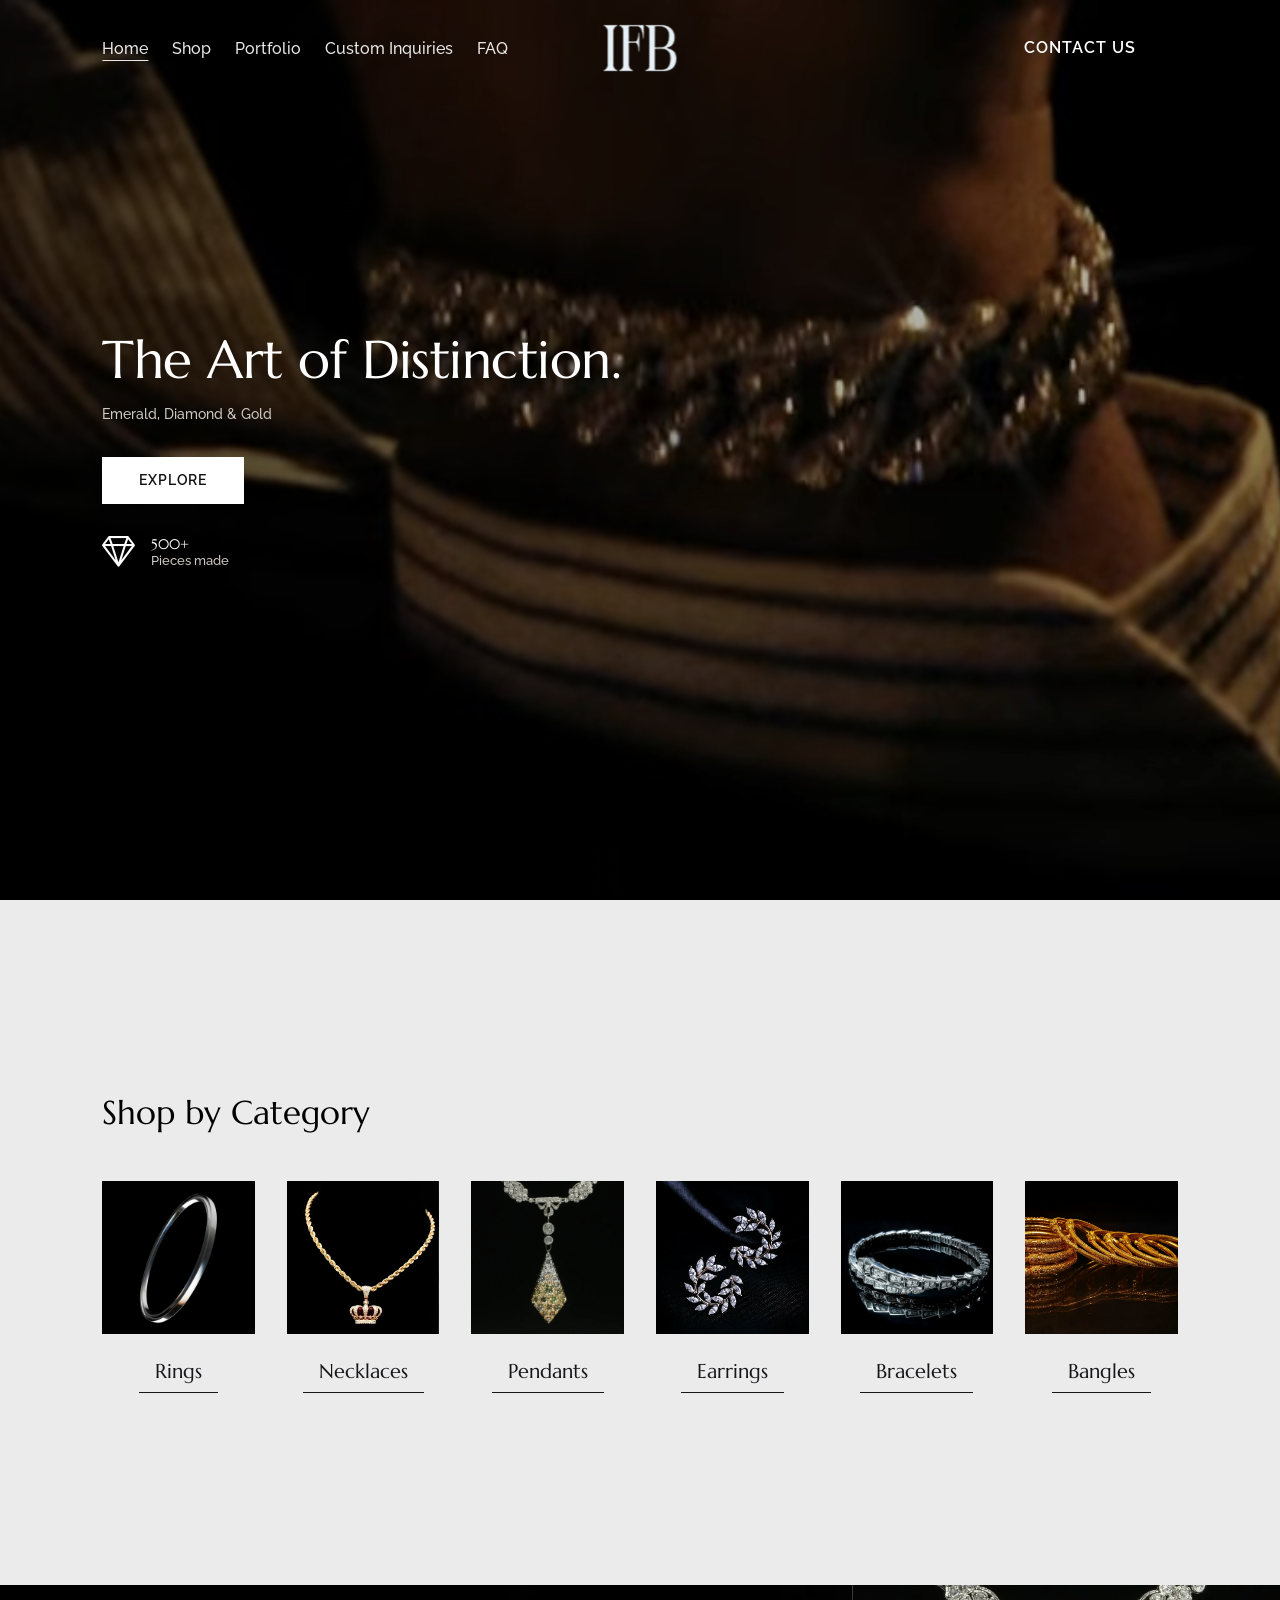
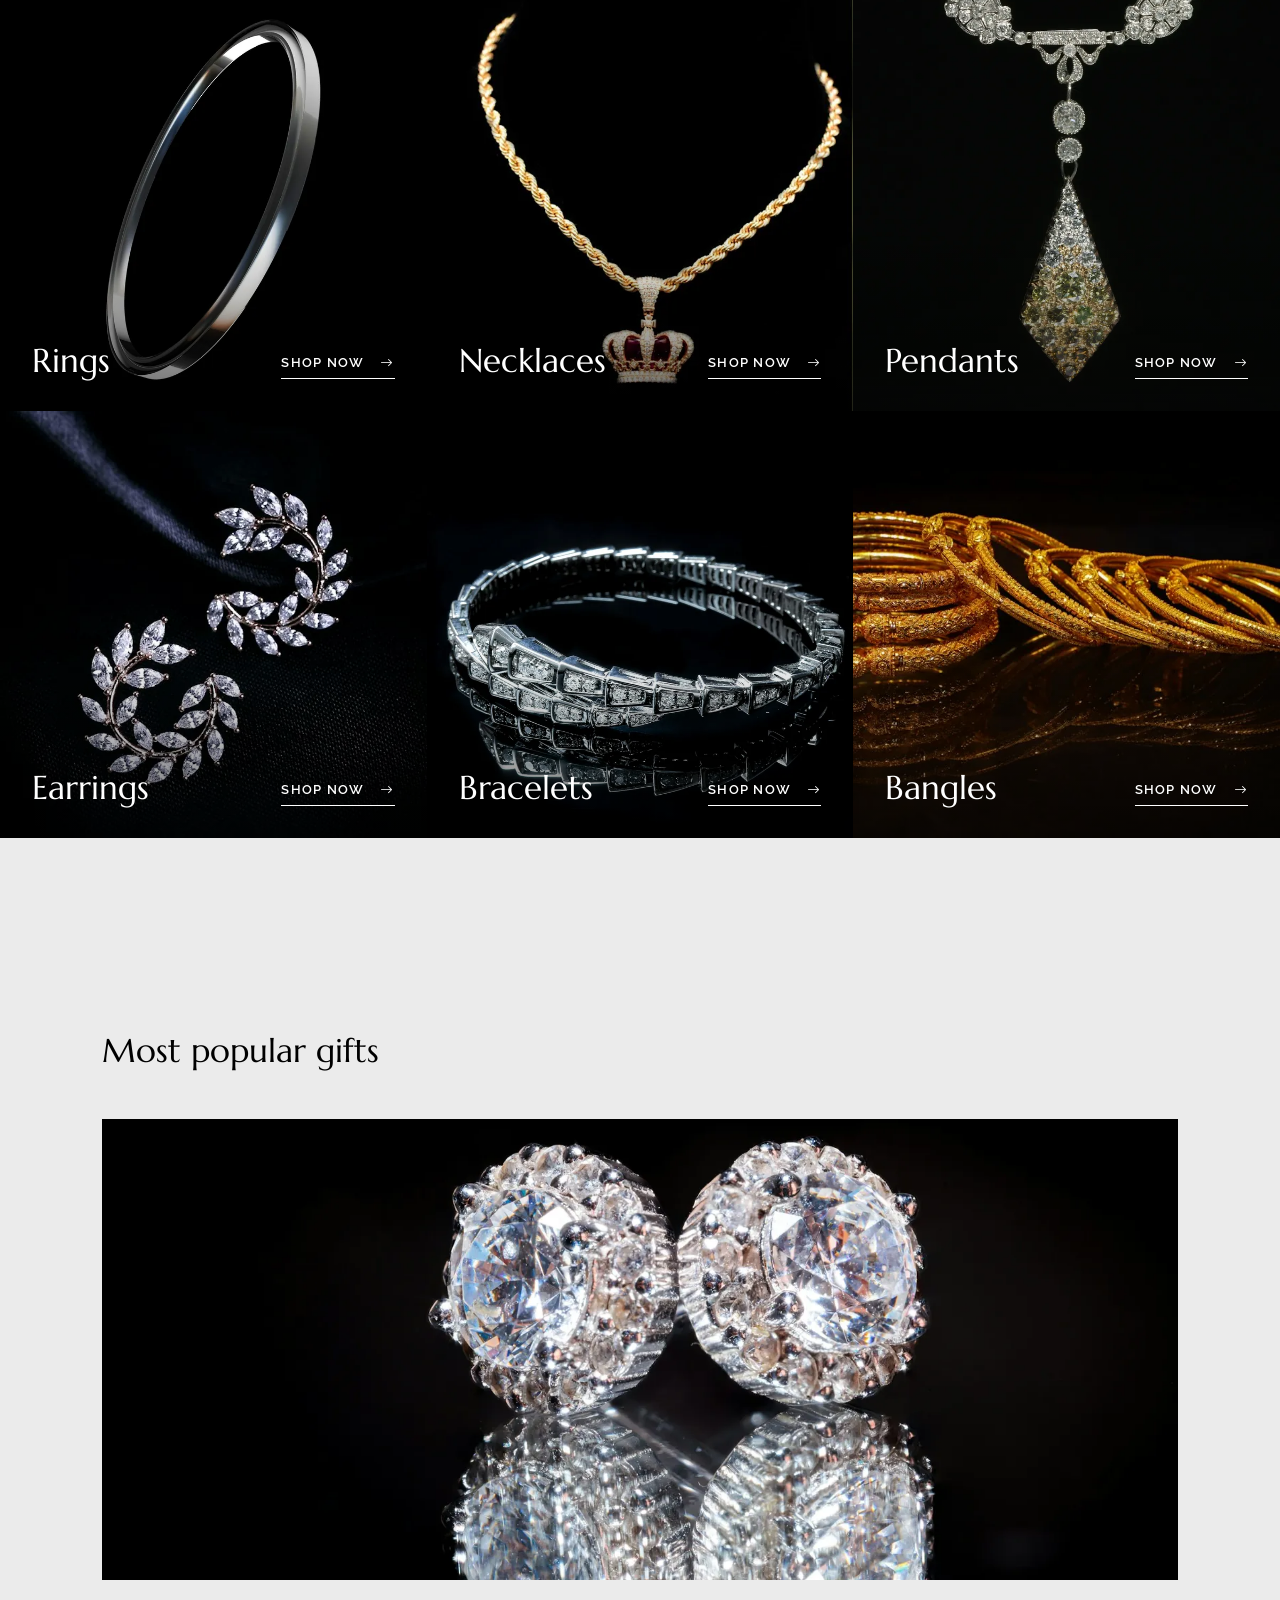
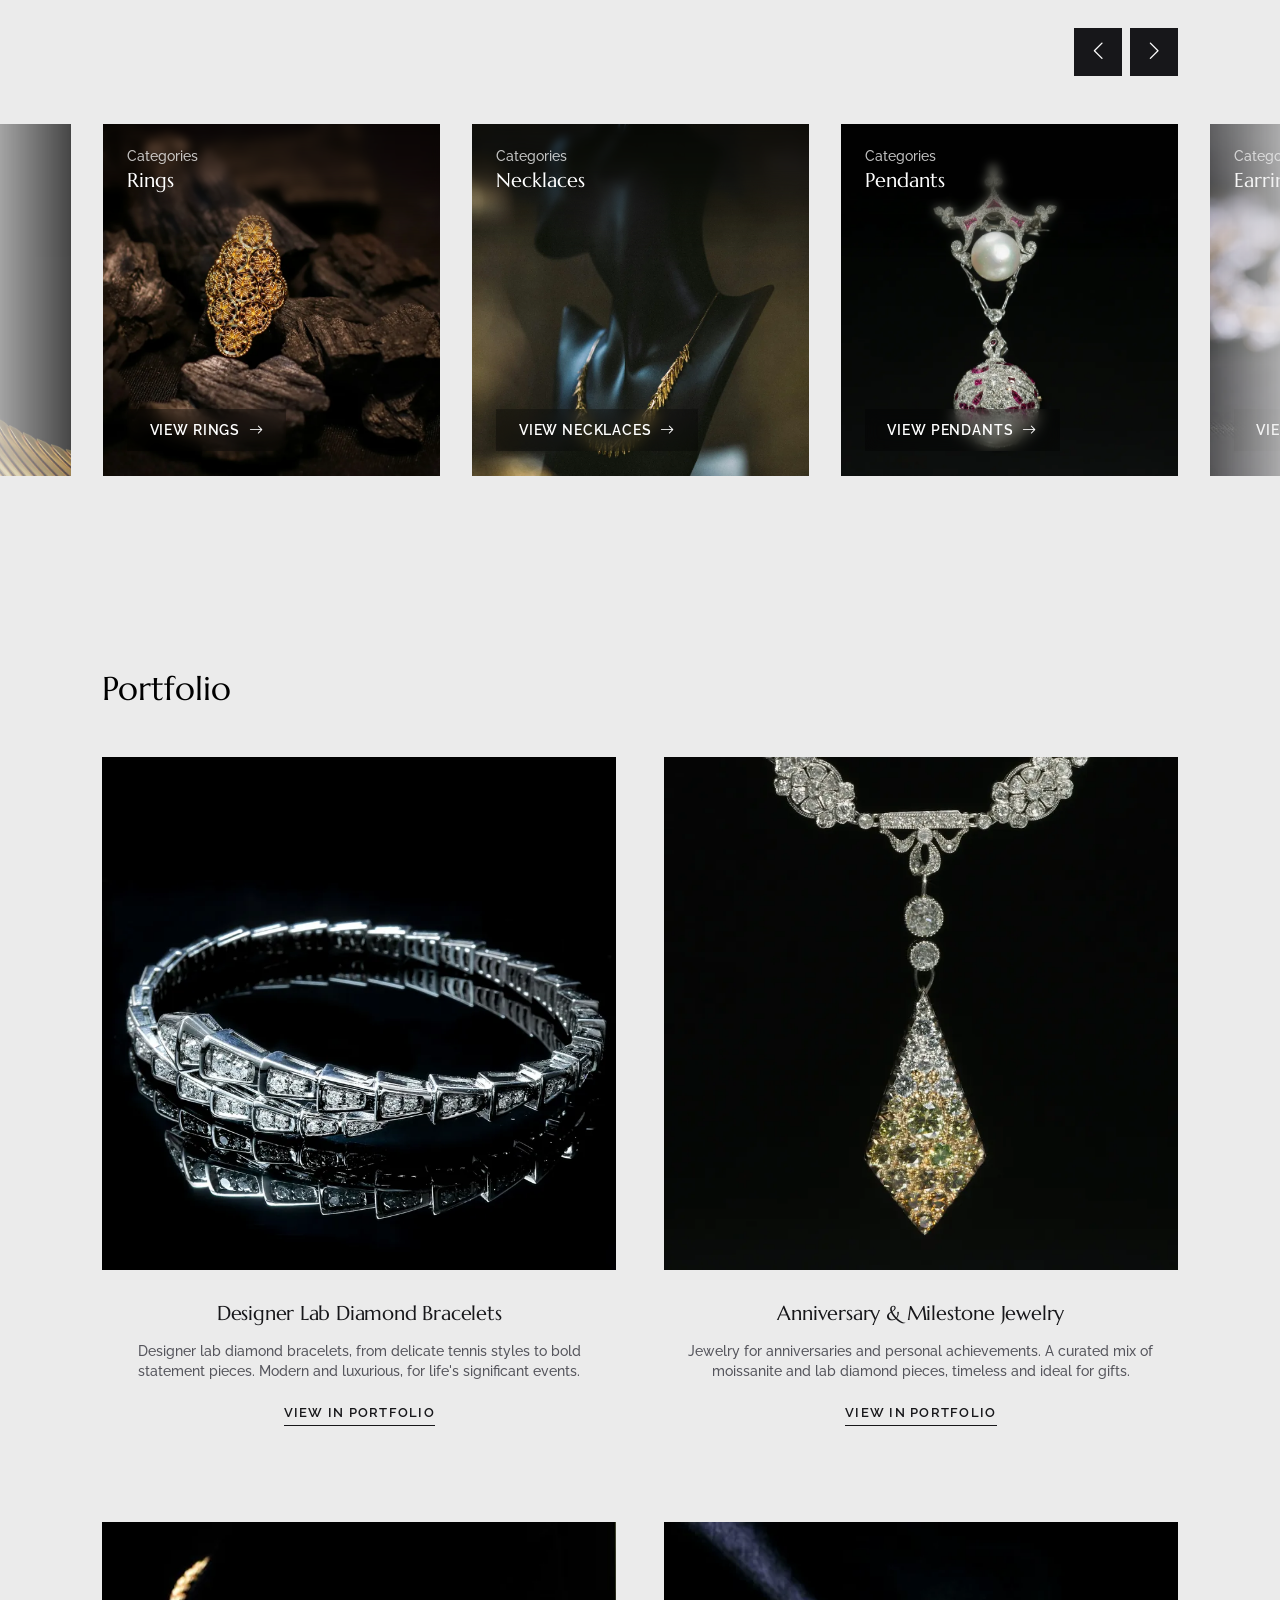
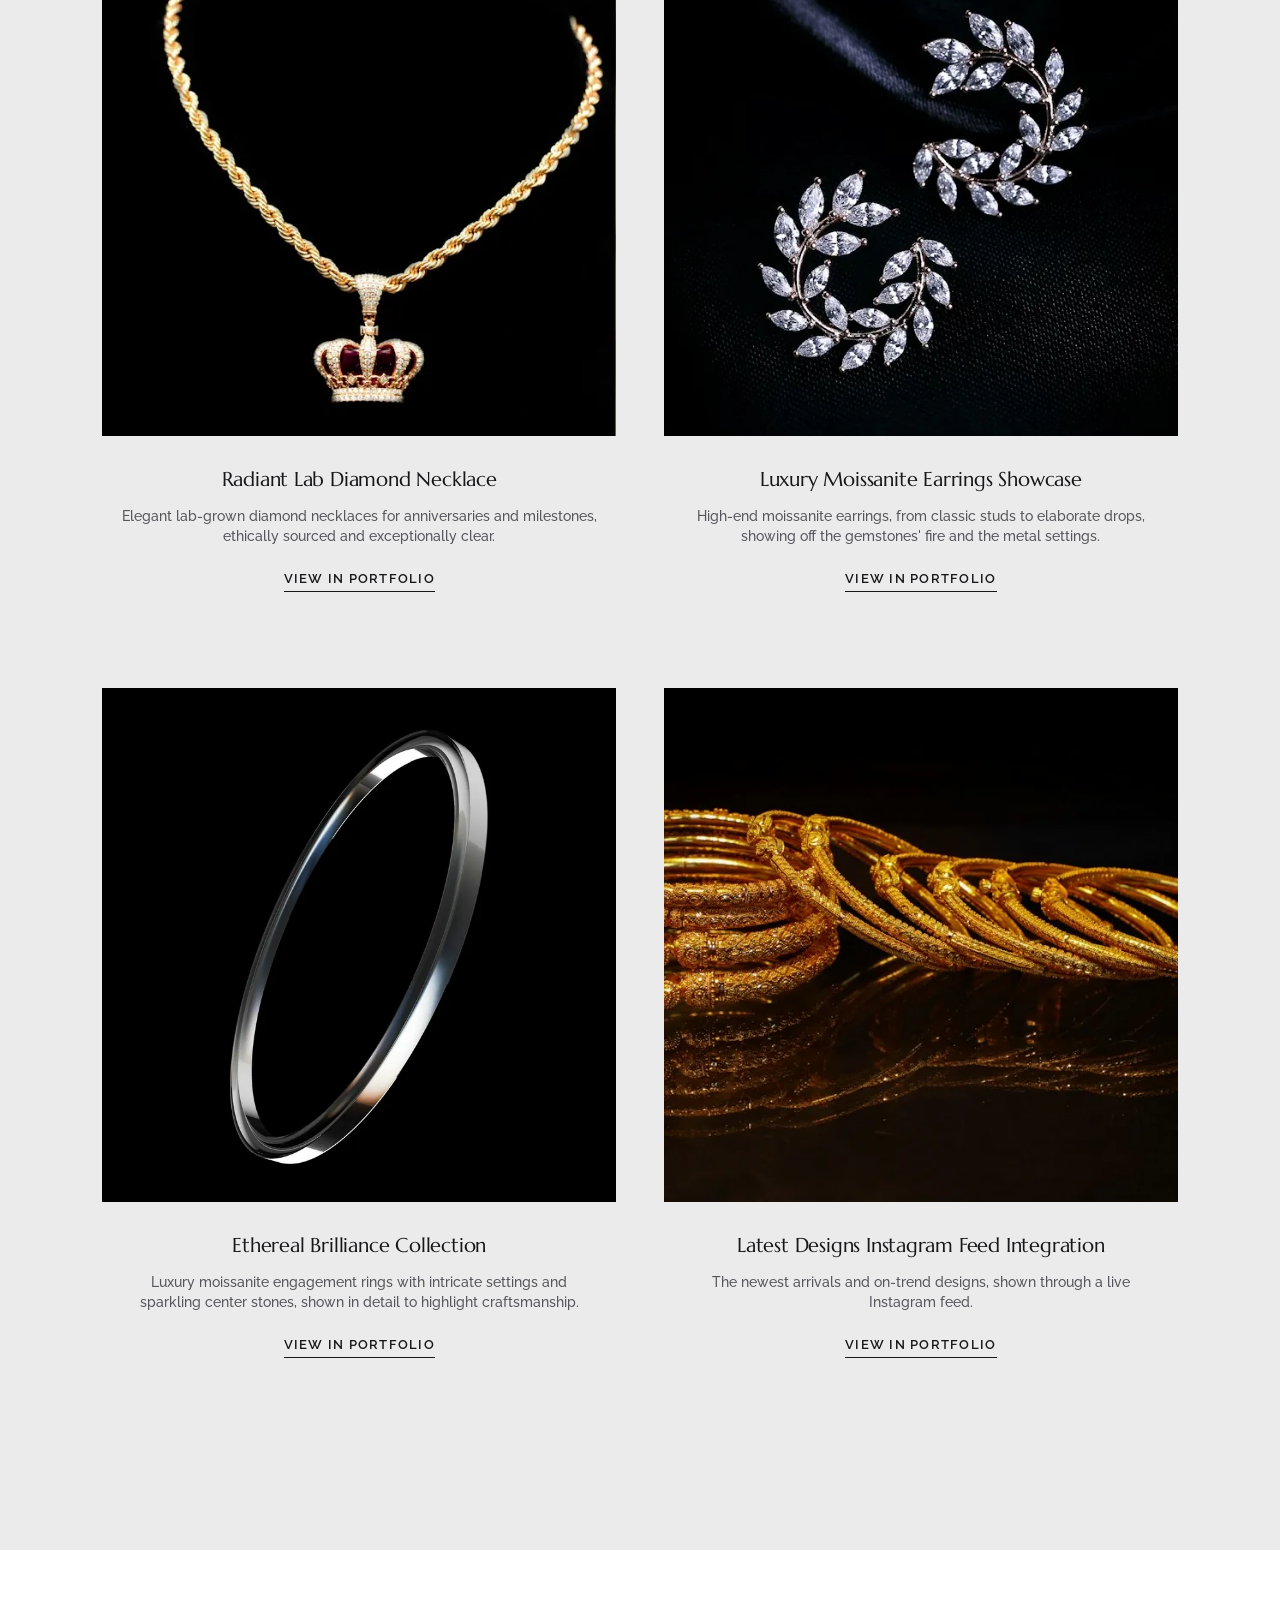
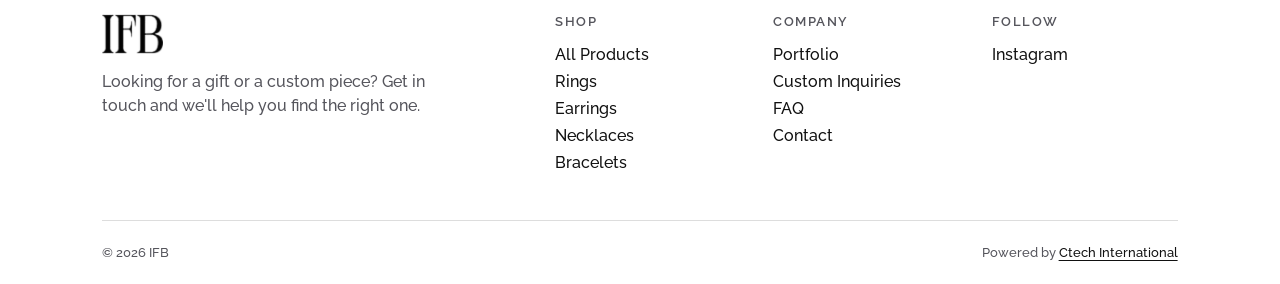
==== commit 4e7ca73c: "made some changes to the hero section" ====
--- a/index.html
+++ b/index.html
@@ -38,7 +38,11 @@
 	}
 	</script>
 </head>
-<body>
+<body class="home">
+	<a class="logo" href="./">
+		<img src="images/logo.webp" alt="IFB" width="268" height="176">
+	</a>
+
 	<header class="site-header">
 		<nav class="nav">
 			<button class="nav__toggle" type="button" aria-expanded="false" aria-controls="nav-links">
@@ -65,10 +69,6 @@
 			</ul>
 		</nav>
 
-		<a class="logo" href="./">
-			<img src="images/logo.webp" alt="IFB" width="268" height="176">
-		</a>
-
 		<div class="site-header__actions">
 			<a class="btn btn--secondary" href="contact.html">Contact Us</a>
 		</div>
@@ -102,7 +102,7 @@
 			<ul class="shop-categories__grid">
 				<li>
 					<a class="category-tile" href="shop.html?category=rings">
-						<img src="images/categories/rings.webp" alt="" width="600" height="600" loading="lazy" decoding="async">
+						<img src="images/home/rings.webp" alt="" width="800" height="800" loading="lazy" decoding="async">
 						<span class="category-tile__label">Rings</span>
 					</a>
 				</li>
@@ -114,7 +114,7 @@
 				</li>
 				<li>
 					<a class="category-tile" href="shop.html?category=necklaces">
-						<img src="images/categories/pendants.webp" alt="" width="600" height="600" loading="lazy" decoding="async">
+						<img src="images/home/pendants.webp" alt="" width="800" height="800" loading="lazy" decoding="async">
 						<span class="category-tile__label">Pendants</span>
 					</a>
 				</li>
@@ -126,7 +126,7 @@
 				</li>
 				<li>
 					<a class="category-tile" href="shop.html?category=bracelets">
-						<img src="images/categories/bracelets.webp" alt="" width="600" height="600" loading="lazy" decoding="async">
+						<img src="images/home/bracelets.webp" alt="" width="800" height="800" loading="lazy" decoding="async">
 						<span class="category-tile__label">Bracelets</span>
 					</a>
 				</li>
@@ -139,9 +139,56 @@
 			</ul>
 		</section>
 
+		<section class="category-wide" aria-label="Shop by category">
+			<ul class="category-wide__list">
+			<li>
+				<a class="category-wide__card" href="shop.html?category=rings">
+					<img class="category-wide__image" src="images/home/rings.webp" alt="" width="800" height="800" loading="lazy" decoding="async">
+					<h3 class="category-wide__title">Rings</h3>
+					<span class="category-wide__action" aria-hidden="true">Shop Now <i class="bi bi-arrow-right"></i></span>
+				</a>
+			</li>
+			<li>
+				<a class="category-wide__card" href="shop.html?category=necklaces">
+					<img class="category-wide__image" src="images/categories/necklaces.webp" alt="" width="600" height="600" loading="lazy" decoding="async">
+					<h3 class="category-wide__title">Necklaces</h3>
+					<span class="category-wide__action" aria-hidden="true">Shop Now <i class="bi bi-arrow-right"></i></span>
+				</a>
+			</li>
+			<li>
+				<a class="category-wide__card" href="shop.html?category=necklaces">
+					<img class="category-wide__image" src="images/home/pendants.webp" alt="" width="800" height="800" loading="lazy" decoding="async">
+					<h3 class="category-wide__title">Pendants</h3>
+					<span class="category-wide__action" aria-hidden="true">Shop Now <i class="bi bi-arrow-right"></i></span>
+				</a>
+			</li>
+			<li>
+				<a class="category-wide__card" href="shop.html?category=earrings">
+					<img class="category-wide__image" src="images/categories/earrings.webp" alt="" width="600" height="600" loading="lazy" decoding="async">
+					<h3 class="category-wide__title">Earrings</h3>
+					<span class="category-wide__action" aria-hidden="true">Shop Now <i class="bi bi-arrow-right"></i></span>
+				</a>
+			</li>
+			<li>
+				<a class="category-wide__card" href="shop.html?category=bracelets">
+					<img class="category-wide__image" src="images/home/bracelets.webp" alt="" width="800" height="800" loading="lazy" decoding="async">
+					<h3 class="category-wide__title">Bracelets</h3>
+					<span class="category-wide__action" aria-hidden="true">Shop Now <i class="bi bi-arrow-right"></i></span>
+				</a>
+			</li>
+			<li>
+				<a class="category-wide__card" href="shop.html?category=bracelets">
+					<img class="category-wide__image" src="images/categories/bangles.webp" alt="" width="600" height="600" loading="lazy" decoding="async">
+					<h3 class="category-wide__title">Bangles</h3>
+					<span class="category-wide__action" aria-hidden="true">Shop Now <i class="bi bi-arrow-right"></i></span>
+				</a>
+			</li>
+			</ul>
+		</section>
+
 		<section class="popular-gifts">
 			<h2 class="section-title">Most popular gifts</h2>
-			<img class="popular-gifts__image" src="images/popular-gifts.webp" alt="" width="1600" height="800" loading="lazy" decoding="async">
+			<img class="popular-gifts__image" src="images/home/gifts.webp" alt="" width="1600" height="800" loading="lazy" decoding="async">
 			<div class="carousel">
 				<div class="carousel__controls">
 					<button class="carousel-btn" type="button" data-step="-1">
@@ -154,8 +201,8 @@
 					</button>
 				</div>
 				<div class="carousel__track">
-					<article class="cat-card">
-						<img class="cat-card__img" src="images/rings.webp" alt="" width="584" height="349" loading="lazy" decoding="async">
+					<article class="cat-card cat-card--dark">
+						<img class="cat-card__img" src="images/home/card-rings.webp" alt="" width="900" height="900" loading="lazy" decoding="async">
 						<hgroup>
 							<p class="cat-card__label">Categories</p>
 							<h2 class="cat-card__title">Rings</h2>
@@ -163,8 +210,8 @@
 						<a class="btn btn--secondary" href="shop.html?category=rings">View Rings <i class="bi bi-arrow-right" aria-hidden="true"></i></a>
 					</article>
 
-					<article class="cat-card">
-						<img class="cat-card__img" src="images/necklaces.webp" alt="" width="825" height="590" loading="lazy" decoding="async">
+					<article class="cat-card cat-card--dark">
+						<img class="cat-card__img" src="images/home/card-necklaces.webp" alt="" width="900" height="900" loading="lazy" decoding="async">
 						<hgroup>
 							<p class="cat-card__label">Categories</p>
 							<h2 class="cat-card__title">Necklaces</h2>
@@ -173,7 +220,7 @@
 					</article>
 
 					<article class="cat-card cat-card--dark">
-						<img class="cat-card__img cat-card__img--pendants" src="images/pendants.webp" alt="" width="682" height="1031" loading="lazy" decoding="async">
+						<img class="cat-card__img" src="images/home/card-pendants.webp" alt="" width="900" height="900" loading="lazy" decoding="async">
 						<hgroup>
 							<p class="cat-card__label">Categories</p>
 							<h2 class="cat-card__title">Pendants</h2>
@@ -181,8 +228,8 @@
 						<a class="btn btn--secondary" href="shop.html?category=necklaces">View Pendants <i class="bi bi-arrow-right" aria-hidden="true"></i></a>
 					</article>
 
-					<article class="cat-card">
-						<img class="cat-card__img" src="images/earrings.webp" alt="" width="584" height="469" loading="lazy" decoding="async">
+					<article class="cat-card cat-card--dark">
+						<img class="cat-card__img" src="images/home/card-earrings.webp" alt="" width="900" height="900" loading="lazy" decoding="async">
 						<hgroup>
 							<p class="cat-card__label">Categories</p>
 							<h2 class="cat-card__title">Earrings</h2>
@@ -190,8 +237,8 @@
 						<a class="btn btn--secondary" href="shop.html?category=earrings">View Earrings <i class="bi bi-arrow-right" aria-hidden="true"></i></a>
 					</article>
 
-					<article class="cat-card">
-						<img class="cat-card__img" src="images/bracelets.webp" alt="" width="401" height="401" loading="lazy" decoding="async">
+					<article class="cat-card cat-card--dark">
+						<img class="cat-card__img" src="images/home/card-bracelets.webp" alt="" width="900" height="900" loading="lazy" decoding="async">
 						<hgroup>
 							<p class="cat-card__label">Categories</p>
 							<h2 class="cat-card__title">Bracelets</h2>
@@ -199,8 +246,8 @@
 						<a class="btn btn--secondary" href="shop.html?category=bracelets">View Bracelets <i class="bi bi-arrow-right" aria-hidden="true"></i></a>
 					</article>
 
-					<article class="cat-card">
-						<img class="cat-card__img" src="images/ring.webp" alt="" width="1206" height="597" loading="lazy" decoding="async">
+					<article class="cat-card cat-card--dark">
+						<img class="cat-card__img" src="images/home/card-bangles.webp" alt="" width="900" height="900" loading="lazy" decoding="async">
 						<hgroup>
 							<p class="cat-card__label">Categories</p>
 							<h2 class="cat-card__title">Bangles</h2>
@@ -216,7 +263,7 @@
 				<li>
 					<a class="portfolio-item" href="portfolio.html#designer-lab-diamond-bracelets">
 						<figure class="portfolio-item__media">
-							<img class="portfolio-item__image" src="images/categories/bracelets.webp" alt="" width="600" height="600" loading="lazy" decoding="async">
+							<img class="portfolio-item__image" src="images/home/bracelets.webp" alt="" width="800" height="800" loading="lazy" decoding="async">
 						</figure>
 						<div class="portfolio-item__caption">
 							<h3 class="portfolio-item__title">Designer Lab Diamond Bracelets</h3>
@@ -228,7 +275,7 @@
 				<li>
 					<a class="portfolio-item" href="portfolio.html#anniversary-milestone-jewelry">
 						<figure class="portfolio-item__media">
-							<img class="portfolio-item__image" src="images/categories/pendants.webp" alt="" width="600" height="600" loading="lazy" decoding="async">
+							<img class="portfolio-item__image" src="images/home/pendants.webp" alt="" width="800" height="800" loading="lazy" decoding="async">
 						</figure>
 						<div class="portfolio-item__caption">
 							<h3 class="portfolio-item__title">Anniversary &amp; Milestone Jewelry</h3>
@@ -264,7 +311,7 @@
 				<li>
 					<a class="portfolio-item" href="portfolio.html#ethereal-brilliance-collection">
 						<figure class="portfolio-item__media">
-							<img class="portfolio-item__image" src="images/categories/rings.webp" alt="" width="600" height="600" loading="lazy" decoding="async">
+							<img class="portfolio-item__image" src="images/home/rings.webp" alt="" width="800" height="800" loading="lazy" decoding="async">
 						</figure>
 						<div class="portfolio-item__caption">
 							<h3 class="portfolio-item__title">Ethereal Brilliance Collection</h3>
--- a/styles.css
+++ b/styles.css
@@ -24,6 +24,8 @@
 
 	/* Space between sections; blocks inside a section are --space-4 apart */
 	--section-gap: var(--space-7);
+
+	--header-h: 5.5rem;
 
 	--ink: #17171a;
 	--ink-soft: #55555c;
@@ -162,9 +164,10 @@
 	z-index: 1;
 	display: flex;
 	align-items: center;
-	justify-content: space-between;
+	justify-content: flex-end;
 	gap: var(--space-2);
-	padding: var(--space-3) var(--edge);
+	height: var(--header-h);
+	padding-inline: var(--edge);
 	color: #fff;
 	transition: background-color 0.3s, color 0.3s;
 }
@@ -175,8 +178,18 @@
 	color: #111;
 }
 
+/* The logo sits outside the header on purpose: a blend mode cannot reach the video from inside the
+   header's own stacking context. Over the transparent header the white logo shows the inverse of the
+   video behind it; once the header is white it becomes the plain black logo. */
 .logo {
-	order: -1; /* logo on the left and the menu button on the right, until the full nav bar */
+	position: fixed;
+	top: 0;
+	left: var(--edge);
+	z-index: 2;
+	display: flex;
+	align-items: center;
+	height: var(--header-h);
+	mix-blend-mode: difference;
 }
 
 .logo img {
@@ -186,8 +199,16 @@
 	transition: filter 0.3s;
 }
 
-.is-scrolled .logo img {
+body:has(.is-scrolled) .logo {
+	mix-blend-mode: normal;
+}
+
+body:has(.is-scrolled) .logo img {
 	filter: invert(1);
+}
+
+body:has(.nav__toggle[aria-expanded="true"]) .logo {
+	visibility: hidden;
 }
 
 .site-header__actions {
@@ -344,7 +365,7 @@
 
 .hero__text {
 	max-width: 26rem;
-	margin: var(--space-1) 0 0;
+	margin: var(--space-2) 0 0;
 	line-height: 1.5;
 	color: var(--text-muted);
 }
@@ -354,7 +375,7 @@
 	flex-direction: column;
 	gap: var(--space-1);
 	width: min(100%, 15rem);
-	margin-top: 35px;
+	margin-top: var(--space-5);
 }
 
 .hero__actions .btn {
@@ -365,7 +386,7 @@
 	display: flex;
 	align-items: center;
 	gap: var(--space-2);
-	margin: var(--space-3) 0 0;
+	margin: var(--space-4) 0 0;
 }
 
 .trust .bi {
@@ -401,10 +422,10 @@
 /* Category carousel */
 
 .carousel {
-	--cat-gap: var(--space-3);
-	display: flex;
-	flex-direction: column;
-	gap: var(--space-4);
+	--cat-gap: var(--space-4);
+	display: flex;
+	flex-direction: column;
+	gap: var(--space-5);
 }
 
 /* Full width, so the neighbouring cards peek in through the gutters and fade towards the edges */
@@ -485,10 +506,6 @@
 	object-fit: cover;
 }
 
-.cat-card__img--pendants {
-	object-position: center 68%;
-}
-
 /* Soft fade and a little blur behind the label and title */
 .cat-card::before {
 	content: "";
@@ -548,7 +565,7 @@
 .portfolio {
 	display: flex;
 	flex-direction: column;
-	gap: var(--space-4);
+	gap: var(--space-5);
 	padding-top: var(--section-gap);
 }
 
@@ -571,7 +588,7 @@
 .shop-categories__grid {
 	display: grid;
 	grid-template-columns: repeat(2, 1fr);
-	gap: var(--space-4) var(--space-3);
+	gap: var(--space-5) var(--space-4);
 	margin: 0;
 	padding: 0;
 	list-style: none;
@@ -594,7 +611,7 @@
 .category-tile__label {
 	display: block;
 	width: fit-content;
-	margin: var(--space-2) auto 0;
+	margin: var(--space-3) auto 0;
 	padding: 0 var(--space-2) var(--space-1);
 	border-bottom: 1px solid var(--ink);
 	font-family: var(--font-display);
@@ -621,7 +638,7 @@
 
 .portfolio__list {
 	display: grid;
-	gap: var(--space-6) var(--space-4);
+	gap: var(--space-7) var(--space-5);
 	margin: 0;
 	padding: 0;
 	list-style: none;
@@ -650,8 +667,8 @@
 	display: flex;
 	flex-direction: column;
 	align-items: center;
-	gap: var(--space-1);
-	padding-top: var(--space-3);
+	gap: var(--space-2);
+	padding-top: var(--space-4);
 	text-align: center;
 }
 
@@ -835,6 +852,7 @@
 
 	:root {
 		--section-gap: var(--space-8);
+		--header-h: 6rem;
 	}
 
 	.shop-categories__grid {
@@ -861,11 +879,12 @@
 @media (min-width: 1280px) {
 	.site-header {
 		display: grid;
-		grid-template-columns: 1fr auto 1fr;
+		grid-template-columns: 1fr 1fr;
 	}
 
 	.logo {
-		order: 0;
+		left: 50%;
+		transform: translateX(-50%);
 	}
 
 	.site-header__actions {
@@ -1626,3 +1645,146 @@
 		gap: var(--space-6);
 	}
 }
+
+/* Full-width category cards: edge to edge on phones and desktops, with the gutter only on widescreens */
+
+.category-wide {
+	padding-top: var(--section-gap);
+}
+
+.category-wide__list {
+	display: grid;
+	margin: 0;
+	padding: 0;
+	list-style: none;
+}
+
+.category-wide__card {
+	position: relative;
+	display: flex;
+	flex-direction: column;
+	justify-content: space-between;
+	aspect-ratio: 4 / 5;
+	padding: var(--space-4);
+	overflow: hidden; /* clips the hover zoom */
+	color: #fff;
+	text-decoration: none;
+	isolation: isolate;
+}
+
+.category-wide__image {
+	position: absolute;
+	inset: 0;
+	z-index: -2;
+	width: 100%;
+	height: 100%;
+	object-fit: cover;
+}
+
+/* Darkens the top and bottom edges so the title and arrow stay readable */
+.category-wide__card::before {
+	content: "";
+	position: absolute;
+	inset: 0;
+	z-index: -1;
+	background: linear-gradient(to bottom, rgba(0, 0, 0, 0.55), transparent 40%, transparent 65%, rgba(0, 0, 0, 0.5));
+}
+
+.category-wide__title {
+	margin: 0;
+	font-family: var(--font-display);
+	font-size: var(--fs-2);
+	font-weight: 400;
+	line-height: 1.1;
+}
+
+.category-wide__action {
+	display: flex;
+	align-items: center;
+	gap: var(--space-2);
+	align-self: flex-end;
+	padding-bottom: var(--space-1);
+	border-bottom: 1px solid #fff;
+	font-size: var(--fs-minus-half);
+	font-weight: 600;
+	letter-spacing: 0.1em;
+	line-height: 1;
+	text-transform: uppercase;
+}
+
+.category-wide__card:hover .category-wide__action,
+.category-wide__card:focus-visible .category-wide__action {
+	border-image: var(--prism) 1;
+}
+
+.category-wide__card:hover .bi-arrow-right,
+.category-wide__card:focus-visible .bi-arrow-right {
+	transform: translateX(0.4rem);
+}
+
+@media (prefers-reduced-motion: no-preference) {
+	.category-wide__image {
+		transition: transform 0.8s cubic-bezier(0.22, 1, 0.36, 1);
+	}
+
+	.category-wide__card:hover .category-wide__image,
+	.category-wide__card:focus-visible .category-wide__image {
+		transform: scale(1.04);
+	}
+
+	.category-wide__action .bi {
+		transition: transform 0.5s cubic-bezier(0.22, 1, 0.36, 1);
+	}
+}
+
+@media (min-width: 700px) {
+	.category-wide__list {
+		grid-template-columns: repeat(2, 1fr);
+	}
+
+	.category-wide__card {
+		aspect-ratio: 1;
+	}
+}
+
+@media (min-width: 900px) {
+	/* title bottom left, button bottom right */
+	.category-wide__card {
+		flex-direction: row;
+		align-items: flex-end;
+	}
+
+	.category-wide__card::before {
+		background: linear-gradient(to top, rgba(0, 0, 0, 0.6), transparent 45%);
+	}
+}
+
+@media (min-width: 1200px) {
+	.category-wide__list {
+		grid-template-columns: repeat(3, 1fr);
+	}
+}
+
+@media (min-width: 1500px) {
+	.category-wide {
+		padding-inline: var(--edge);
+	}
+}
+
+/* Home page: a smaller type scale, and more room between sections. The tokens are reset on the
+   main element only, so the header, the footer and the other pages keep the full-size scale. */
+.home main {
+	--fs-0: 0.886rem;
+	--fs-1: 1.272rem;
+	--fs-2: 2.058rem;
+	--fs-3: 3.33rem;
+	--fs-4: 4.236rem;
+	--section-gap: var(--space-8);
+	font-size: var(--fs-0);
+}
+
+@media (min-width: 900px) {
+	.home main {
+		--section-gap: calc(var(--space-8) * 1.5);
+	}
+}
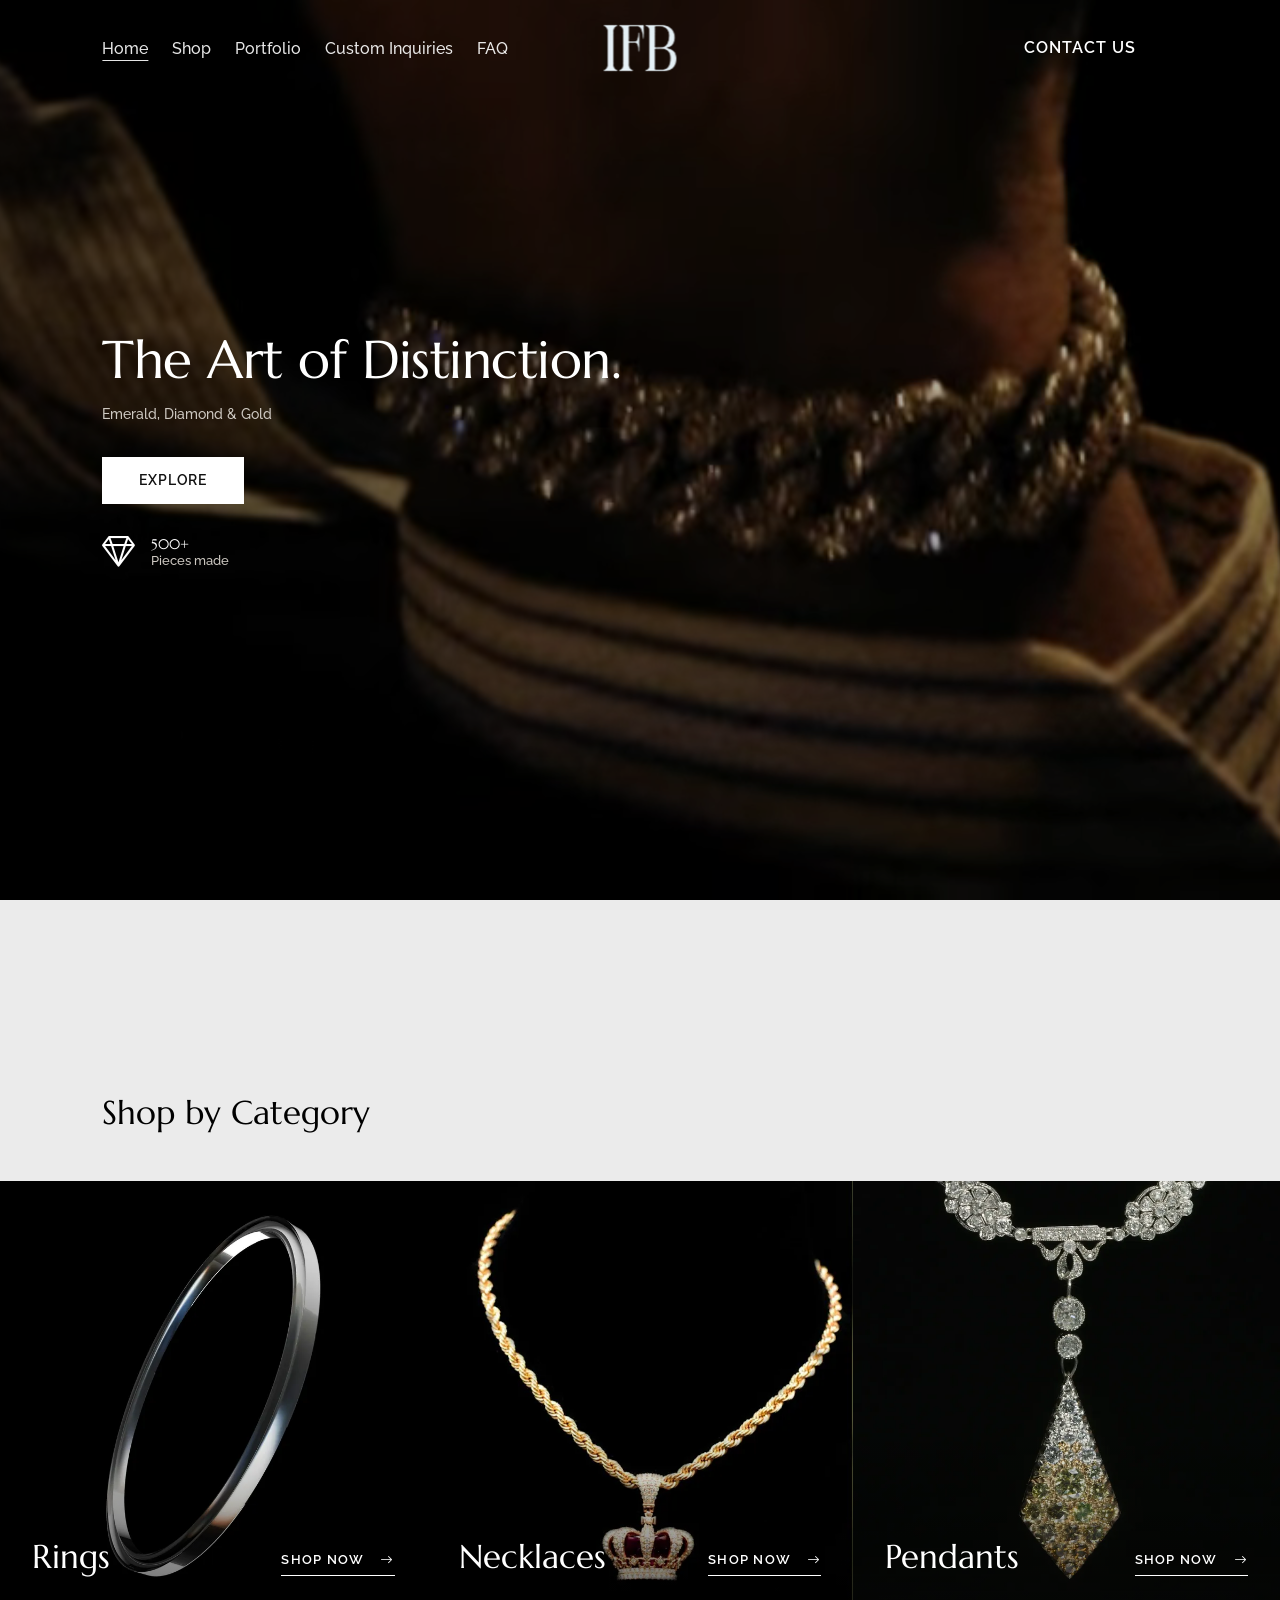
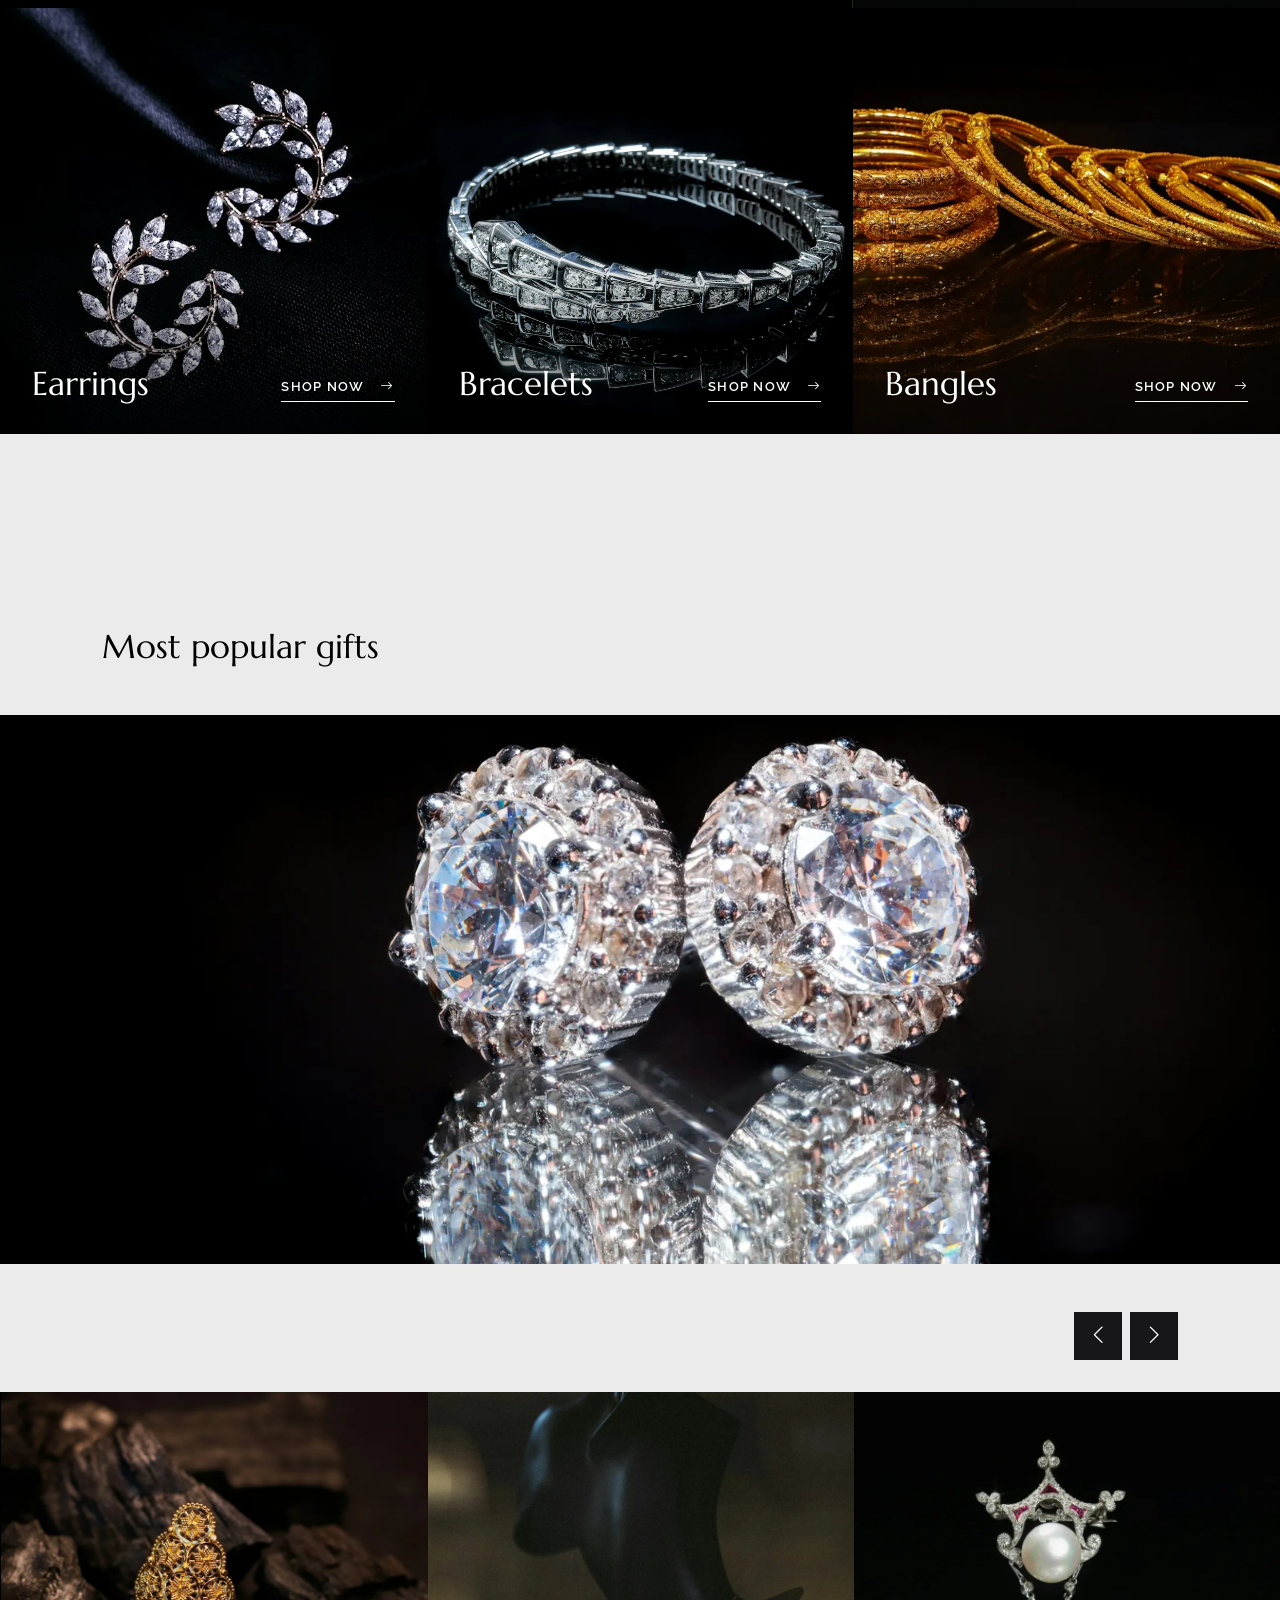
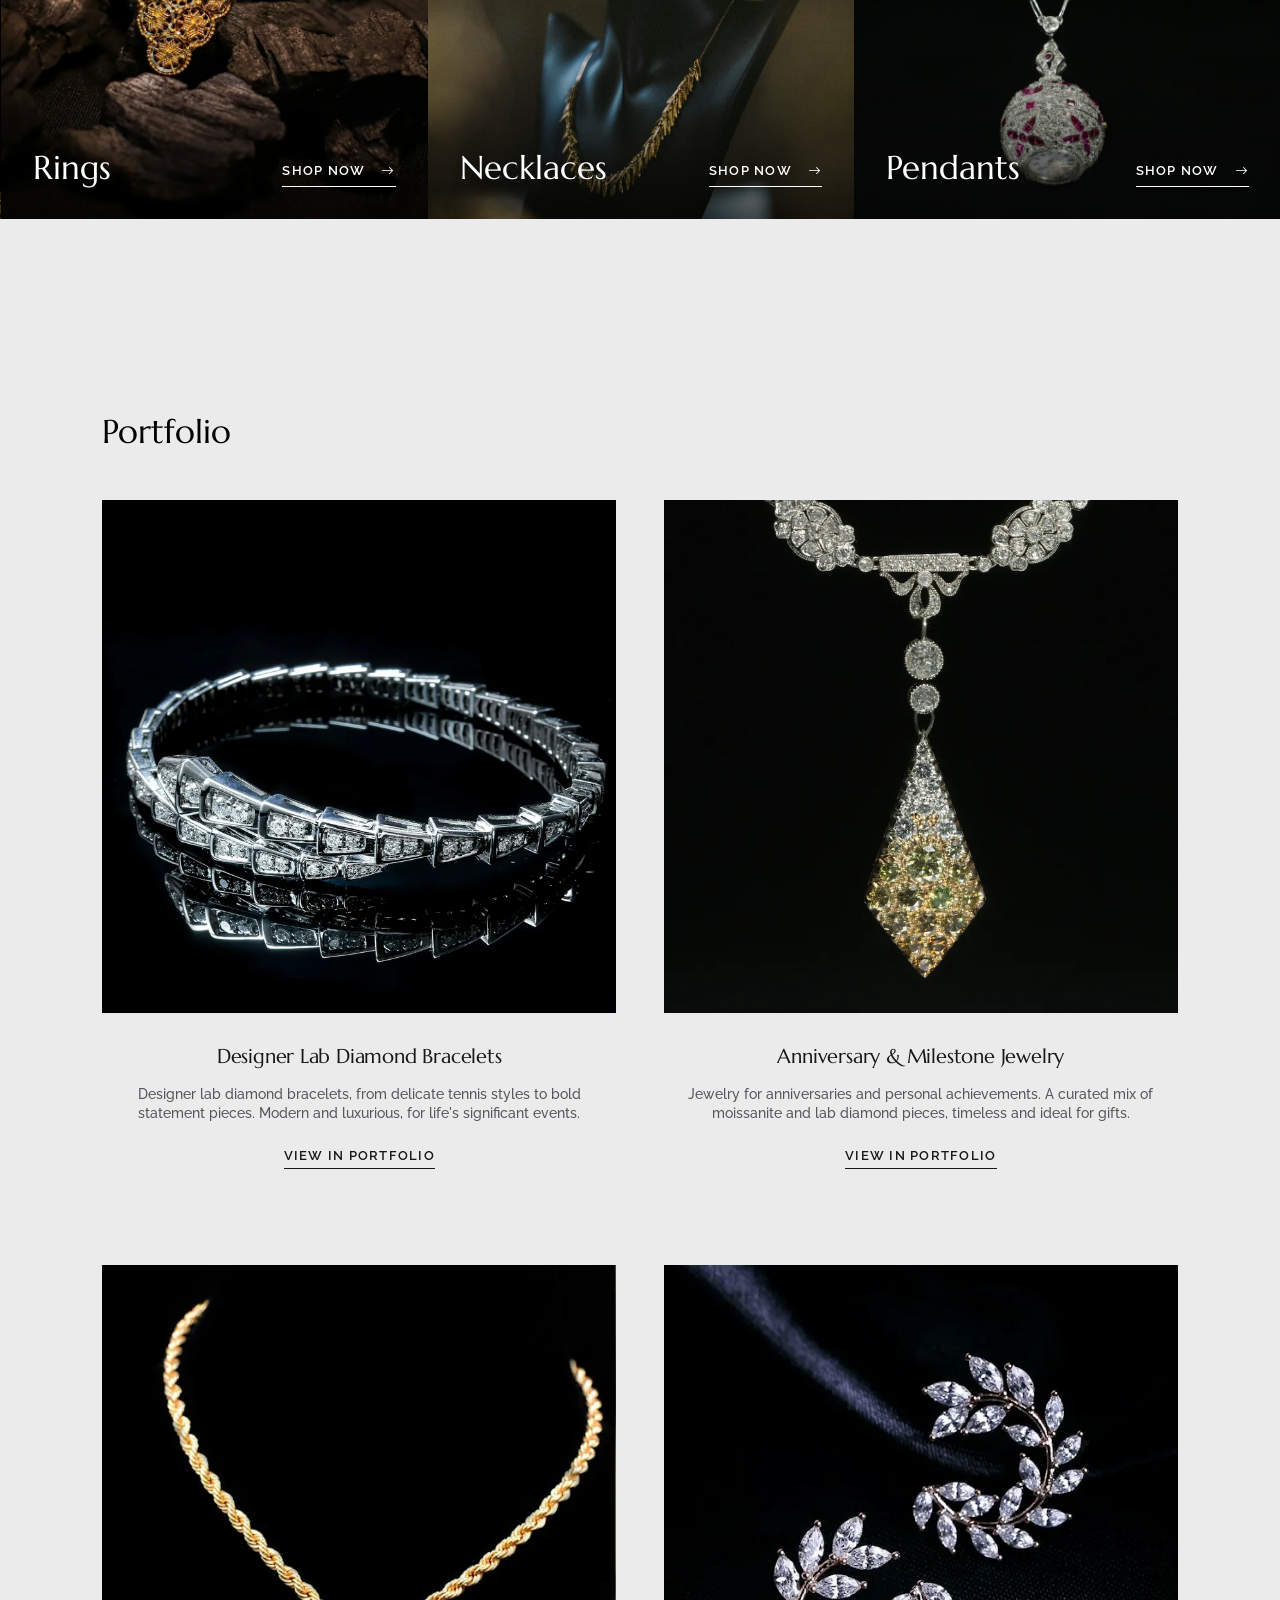
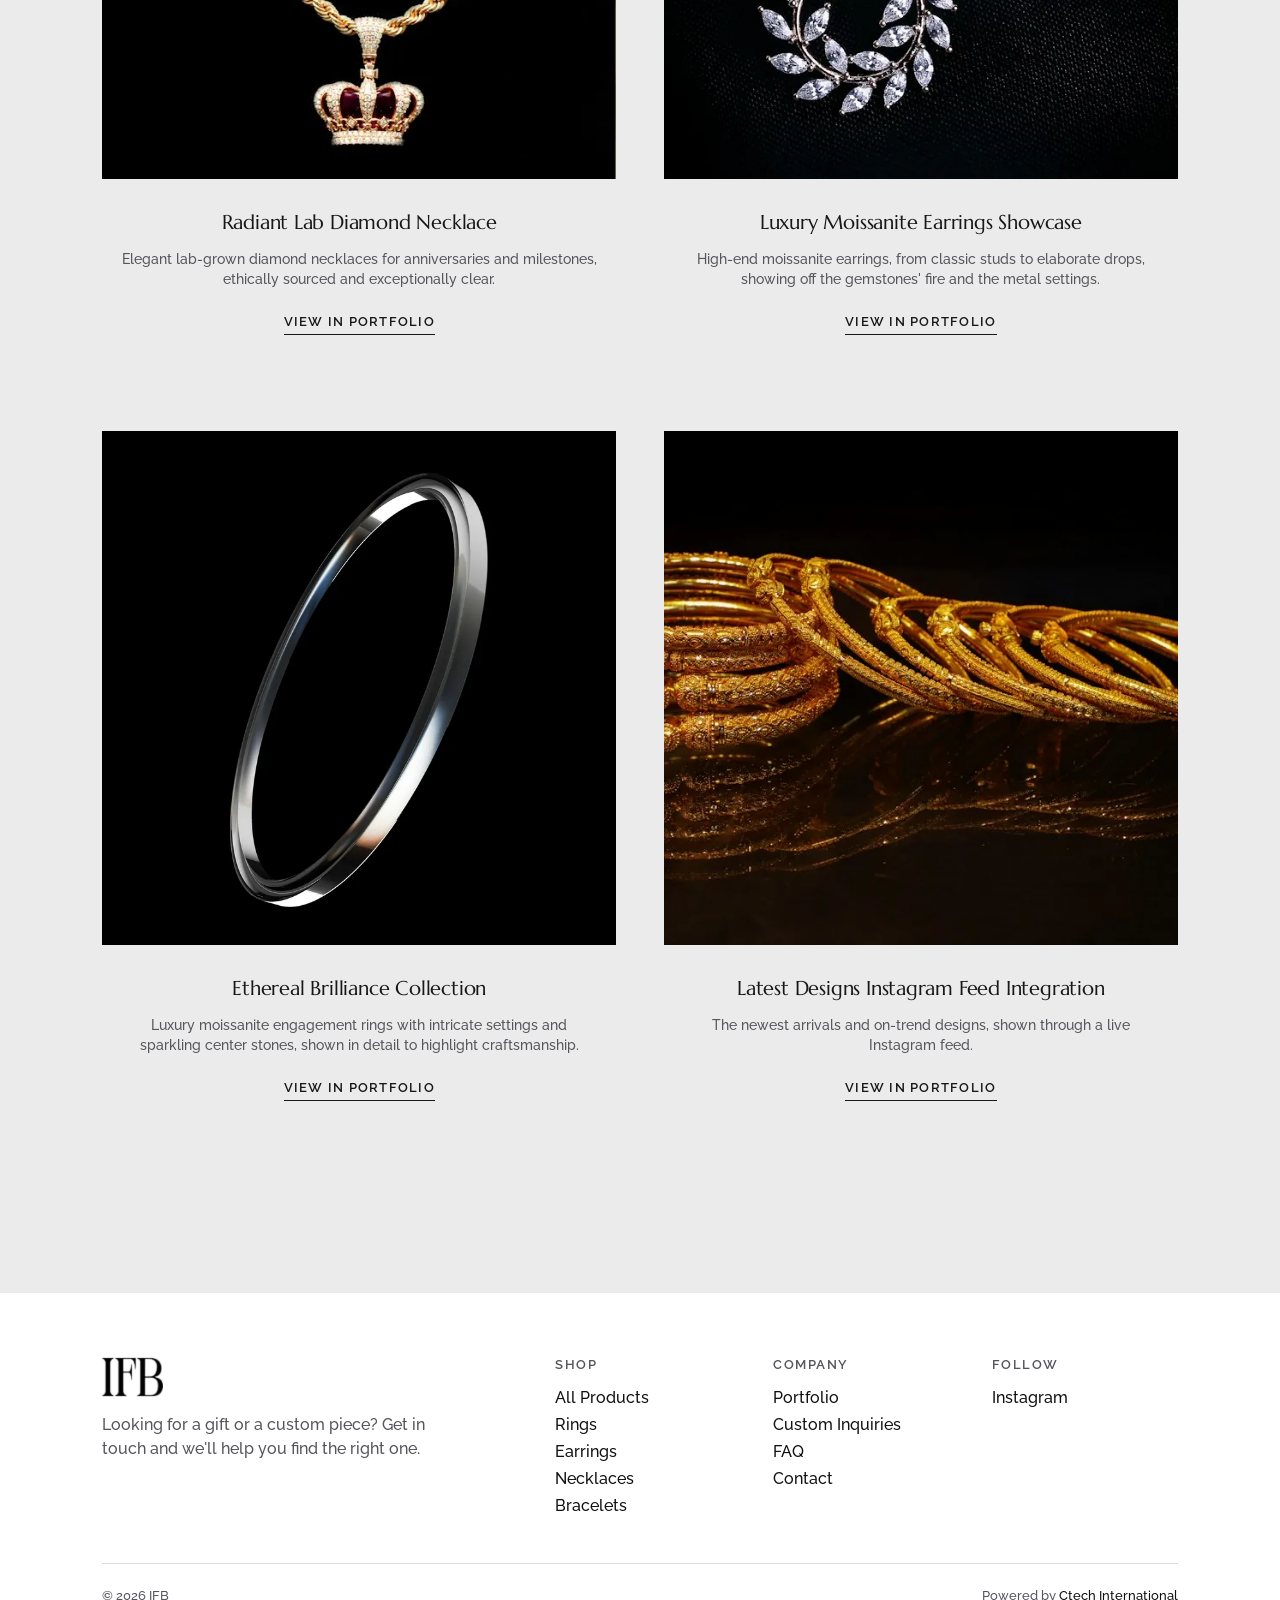
==== commit 4cfb2eca: "updated images" ====
--- a/index.html
+++ b/index.html
@@ -97,97 +97,68 @@
 			</div>
 		</section>
 
-		<section class="shop-categories">
-			<h2 class="section-title">Shop by Category</h2>
-			<ul class="shop-categories__grid">
-				<li>
-					<a class="category-tile" href="shop.html?category=rings">
-						<img src="images/home/rings.webp" alt="" width="800" height="800" loading="lazy" decoding="async">
-						<span class="category-tile__label">Rings</span>
-					</a>
-				</li>
-				<li>
-					<a class="category-tile" href="shop.html?category=necklaces">
-						<img src="images/categories/necklaces.webp" alt="" width="600" height="600" loading="lazy" decoding="async">
-						<span class="category-tile__label">Necklaces</span>
-					</a>
-				</li>
-				<li>
-					<a class="category-tile" href="shop.html?category=necklaces">
-						<img src="images/home/pendants.webp" alt="" width="800" height="800" loading="lazy" decoding="async">
-						<span class="category-tile__label">Pendants</span>
-					</a>
-				</li>
-				<li>
-					<a class="category-tile" href="shop.html?category=earrings">
-						<img src="images/categories/earrings.webp" alt="" width="600" height="600" loading="lazy" decoding="async">
-						<span class="category-tile__label">Earrings</span>
-					</a>
-				</li>
-				<li>
-					<a class="category-tile" href="shop.html?category=bracelets">
-						<img src="images/home/bracelets.webp" alt="" width="800" height="800" loading="lazy" decoding="async">
-						<span class="category-tile__label">Bracelets</span>
-					</a>
-				</li>
-				<li>
-					<a class="category-tile" href="shop.html?category=bracelets">
-						<img src="images/categories/bangles.webp" alt="" width="600" height="600" loading="lazy" decoding="async">
-						<span class="category-tile__label">Bangles</span>
+		<section class="card-section">
+			<h2 class="section-title card-section__title">Shop by Category</h2>
+			<ul class="photo-grid">
+				<li>
+					<a class="photo-card" href="shop.html?category=rings">
+						<img class="photo-card__image" src="images/home/rings.webp" alt="" width="800" height="800" loading="lazy" decoding="async">
+						<div class="photo-card__body">
+							<h3 class="photo-card__title">Rings</h3>
+						</div>
+						<span class="photo-card__action" aria-hidden="true">Shop Now <i class="bi bi-arrow-right"></i></span>
+					</a>
+				</li>
+				<li>
+					<a class="photo-card" href="shop.html?category=necklaces">
+						<img class="photo-card__image" src="images/categories/necklaces.webp" alt="" width="600" height="600" loading="lazy" decoding="async">
+						<div class="photo-card__body">
+							<h3 class="photo-card__title">Necklaces</h3>
+						</div>
+						<span class="photo-card__action" aria-hidden="true">Shop Now <i class="bi bi-arrow-right"></i></span>
+					</a>
+				</li>
+				<li>
+					<a class="photo-card" href="shop.html?category=necklaces">
+						<img class="photo-card__image" src="images/home/pendants.webp" alt="" width="800" height="800" loading="lazy" decoding="async">
+						<div class="photo-card__body">
+							<h3 class="photo-card__title">Pendants</h3>
+						</div>
+						<span class="photo-card__action" aria-hidden="true">Shop Now <i class="bi bi-arrow-right"></i></span>
+					</a>
+				</li>
+				<li>
+					<a class="photo-card" href="shop.html?category=earrings">
+						<img class="photo-card__image" src="images/categories/earrings.webp" alt="" width="600" height="600" loading="lazy" decoding="async">
+						<div class="photo-card__body">
+							<h3 class="photo-card__title">Earrings</h3>
+						</div>
+						<span class="photo-card__action" aria-hidden="true">Shop Now <i class="bi bi-arrow-right"></i></span>
+					</a>
+				</li>
+				<li>
+					<a class="photo-card" href="shop.html?category=bracelets">
+						<img class="photo-card__image" src="images/home/bracelets.webp" alt="" width="800" height="800" loading="lazy" decoding="async">
+						<div class="photo-card__body">
+							<h3 class="photo-card__title">Bracelets</h3>
+						</div>
+						<span class="photo-card__action" aria-hidden="true">Shop Now <i class="bi bi-arrow-right"></i></span>
+					</a>
+				</li>
+				<li>
+					<a class="photo-card" href="shop.html?category=bracelets">
+						<img class="photo-card__image" src="images/categories/bangles.webp" alt="" width="600" height="600" loading="lazy" decoding="async">
+						<div class="photo-card__body">
+							<h3 class="photo-card__title">Bangles</h3>
+						</div>
+						<span class="photo-card__action" aria-hidden="true">Shop Now <i class="bi bi-arrow-right"></i></span>
 					</a>
 				</li>
 			</ul>
 		</section>
 
-		<section class="category-wide" aria-label="Shop by category">
-			<ul class="category-wide__list">
-			<li>
-				<a class="category-wide__card" href="shop.html?category=rings">
-					<img class="category-wide__image" src="images/home/rings.webp" alt="" width="800" height="800" loading="lazy" decoding="async">
-					<h3 class="category-wide__title">Rings</h3>
-					<span class="category-wide__action" aria-hidden="true">Shop Now <i class="bi bi-arrow-right"></i></span>
-				</a>
-			</li>
-			<li>
-				<a class="category-wide__card" href="shop.html?category=necklaces">
-					<img class="category-wide__image" src="images/categories/necklaces.webp" alt="" width="600" height="600" loading="lazy" decoding="async">
-					<h3 class="category-wide__title">Necklaces</h3>
-					<span class="category-wide__action" aria-hidden="true">Shop Now <i class="bi bi-arrow-right"></i></span>
-				</a>
-			</li>
-			<li>
-				<a class="category-wide__card" href="shop.html?category=necklaces">
-					<img class="category-wide__image" src="images/home/pendants.webp" alt="" width="800" height="800" loading="lazy" decoding="async">
-					<h3 class="category-wide__title">Pendants</h3>
-					<span class="category-wide__action" aria-hidden="true">Shop Now <i class="bi bi-arrow-right"></i></span>
-				</a>
-			</li>
-			<li>
-				<a class="category-wide__card" href="shop.html?category=earrings">
-					<img class="category-wide__image" src="images/categories/earrings.webp" alt="" width="600" height="600" loading="lazy" decoding="async">
-					<h3 class="category-wide__title">Earrings</h3>
-					<span class="category-wide__action" aria-hidden="true">Shop Now <i class="bi bi-arrow-right"></i></span>
-				</a>
-			</li>
-			<li>
-				<a class="category-wide__card" href="shop.html?category=bracelets">
-					<img class="category-wide__image" src="images/home/bracelets.webp" alt="" width="800" height="800" loading="lazy" decoding="async">
-					<h3 class="category-wide__title">Bracelets</h3>
-					<span class="category-wide__action" aria-hidden="true">Shop Now <i class="bi bi-arrow-right"></i></span>
-				</a>
-			</li>
-			<li>
-				<a class="category-wide__card" href="shop.html?category=bracelets">
-					<img class="category-wide__image" src="images/categories/bangles.webp" alt="" width="600" height="600" loading="lazy" decoding="async">
-					<h3 class="category-wide__title">Bangles</h3>
-					<span class="category-wide__action" aria-hidden="true">Shop Now <i class="bi bi-arrow-right"></i></span>
-				</a>
-			</li>
-			</ul>
-		</section>
-
-		<section class="popular-gifts">
-			<h2 class="section-title">Most popular gifts</h2>
+		<section class="card-section popular-gifts">
+			<h2 class="section-title card-section__title">Most popular gifts</h2>
 			<img class="popular-gifts__image" src="images/home/gifts.webp" alt="" width="1600" height="800" loading="lazy" decoding="async">
 			<div class="carousel">
 				<div class="carousel__controls">
@@ -201,62 +172,64 @@
 					</button>
 				</div>
 				<div class="carousel__track">
-					<article class="cat-card cat-card--dark">
-						<img class="cat-card__img" src="images/home/card-rings.webp" alt="" width="900" height="900" loading="lazy" decoding="async">
-						<hgroup>
-							<p class="cat-card__label">Categories</p>
-							<h2 class="cat-card__title">Rings</h2>
-						</hgroup>
-						<a class="btn btn--secondary" href="shop.html?category=rings">View Rings <i class="bi bi-arrow-right" aria-hidden="true"></i></a>
-					</article>
-
-					<article class="cat-card cat-card--dark">
-						<img class="cat-card__img" src="images/home/card-necklaces.webp" alt="" width="900" height="900" loading="lazy" decoding="async">
-						<hgroup>
-							<p class="cat-card__label">Categories</p>
-							<h2 class="cat-card__title">Necklaces</h2>
-						</hgroup>
-						<a class="btn btn--secondary" href="shop.html?category=necklaces">View Necklaces <i class="bi bi-arrow-right" aria-hidden="true"></i></a>
-					</article>
-
-					<article class="cat-card cat-card--dark">
-						<img class="cat-card__img" src="images/home/card-pendants.webp" alt="" width="900" height="900" loading="lazy" decoding="async">
-						<hgroup>
-							<p class="cat-card__label">Categories</p>
-							<h2 class="cat-card__title">Pendants</h2>
-						</hgroup>
-						<a class="btn btn--secondary" href="shop.html?category=necklaces">View Pendants <i class="bi bi-arrow-right" aria-hidden="true"></i></a>
-					</article>
-
-					<article class="cat-card cat-card--dark">
-						<img class="cat-card__img" src="images/home/card-earrings.webp" alt="" width="900" height="900" loading="lazy" decoding="async">
-						<hgroup>
-							<p class="cat-card__label">Categories</p>
-							<h2 class="cat-card__title">Earrings</h2>
-						</hgroup>
-						<a class="btn btn--secondary" href="shop.html?category=earrings">View Earrings <i class="bi bi-arrow-right" aria-hidden="true"></i></a>
-					</article>
-
-					<article class="cat-card cat-card--dark">
-						<img class="cat-card__img" src="images/home/card-bracelets.webp" alt="" width="900" height="900" loading="lazy" decoding="async">
-						<hgroup>
-							<p class="cat-card__label">Categories</p>
-							<h2 class="cat-card__title">Bracelets</h2>
-						</hgroup>
-						<a class="btn btn--secondary" href="shop.html?category=bracelets">View Bracelets <i class="bi bi-arrow-right" aria-hidden="true"></i></a>
-					</article>
-
-					<article class="cat-card cat-card--dark">
-						<img class="cat-card__img" src="images/home/card-bangles.webp" alt="" width="900" height="900" loading="lazy" decoding="async">
-						<hgroup>
-							<p class="cat-card__label">Categories</p>
-							<h2 class="cat-card__title">Bangles</h2>
-						</hgroup>
-						<a class="btn btn--secondary" href="shop.html?category=bracelets">View Bangles <i class="bi bi-arrow-right" aria-hidden="true"></i></a>
-					</article>
+					<div class="carousel__slide">
+						<a class="photo-card" href="shop.html?category=rings">
+							<img class="photo-card__image" src="images/home/card-rings.webp" alt="" width="900" height="900" loading="lazy" decoding="async">
+							<div class="photo-card__body">
+								<h3 class="photo-card__title">Rings</h3>
+							</div>
+							<span class="photo-card__action" aria-hidden="true">Shop Now <i class="bi bi-arrow-right"></i></span>
+						</a>
+					</div>
+					<div class="carousel__slide">
+						<a class="photo-card" href="shop.html?category=necklaces">
+							<img class="photo-card__image" src="images/home/card-necklaces.webp" alt="" width="900" height="900" loading="lazy" decoding="async">
+							<div class="photo-card__body">
+								<h3 class="photo-card__title">Necklaces</h3>
+							</div>
+							<span class="photo-card__action" aria-hidden="true">Shop Now <i class="bi bi-arrow-right"></i></span>
+						</a>
+					</div>
+					<div class="carousel__slide">
+						<a class="photo-card" href="shop.html?category=necklaces">
+							<img class="photo-card__image" src="images/home/card-pendants.webp" alt="" width="900" height="900" loading="lazy" decoding="async">
+							<div class="photo-card__body">
+								<h3 class="photo-card__title">Pendants</h3>
+							</div>
+							<span class="photo-card__action" aria-hidden="true">Shop Now <i class="bi bi-arrow-right"></i></span>
+						</a>
+					</div>
+					<div class="carousel__slide">
+						<a class="photo-card" href="shop.html?category=earrings">
+							<img class="photo-card__image" src="images/home/card-earrings.webp" alt="" width="900" height="900" loading="lazy" decoding="async">
+							<div class="photo-card__body">
+								<h3 class="photo-card__title">Earrings</h3>
+							</div>
+							<span class="photo-card__action" aria-hidden="true">Shop Now <i class="bi bi-arrow-right"></i></span>
+						</a>
+					</div>
+					<div class="carousel__slide">
+						<a class="photo-card" href="shop.html?category=bracelets">
+							<img class="photo-card__image" src="images/home/card-bracelets.webp" alt="" width="900" height="900" loading="lazy" decoding="async">
+							<div class="photo-card__body">
+								<h3 class="photo-card__title">Bracelets</h3>
+							</div>
+							<span class="photo-card__action" aria-hidden="true">Shop Now <i class="bi bi-arrow-right"></i></span>
+						</a>
+					</div>
+					<div class="carousel__slide">
+						<a class="photo-card" href="shop.html?category=bracelets">
+							<img class="photo-card__image" src="images/home/card-bangles.webp" alt="" width="900" height="900" loading="lazy" decoding="async">
+							<div class="photo-card__body">
+								<h3 class="photo-card__title">Bangles</h3>
+							</div>
+							<span class="photo-card__action" aria-hidden="true">Shop Now <i class="bi bi-arrow-right"></i></span>
+						</a>
+					</div>
 				</div>
 			</div>
 		</section>
+
 		<section class="portfolio">
 			<h2 class="section-title">Portfolio</h2>
 			<ul class="portfolio__list">
--- a/styles.css
+++ b/styles.css
@@ -419,44 +419,150 @@
 	color: var(--text-muted);
 }
 
-/* Category carousel */
+/* Photo cards: full-bleed image cards for the categories, the carousel and the portfolio.
+   They touch edge to edge, and the side gutter only applies on widescreens. */
+
+.card-section {
+	display: flex;
+	flex-direction: column;
+	gap: var(--space-5);
+	padding-top: var(--section-gap);
+}
+
+.section-title {
+	margin: 0;
+	font-family: var(--font-display);
+	font-size: var(--fs-1);
+	font-weight: 400;
+}
+
+.card-section__title {
+	margin-inline: var(--edge);
+}
+
+.photo-grid {
+	display: grid;
+	margin: 0;
+	padding: 0;
+	list-style: none;
+}
+
+.photo-card {
+	position: relative;
+	display: flex;
+	flex-direction: column;
+	justify-content: space-between;
+	aspect-ratio: 4 / 5;
+	padding: var(--space-4);
+	overflow: hidden; /* clips the hover zoom */
+	color: #fff;
+	text-decoration: none;
+	isolation: isolate;
+}
+
+.photo-card__image {
+	position: absolute;
+	inset: 0;
+	z-index: -2;
+	width: 100%;
+	height: 100%;
+	object-fit: cover;
+}
+
+/* Darkens the top and bottom edges so the title and button stay readable */
+.photo-card::before {
+	content: "";
+	position: absolute;
+	inset: 0;
+	z-index: -1;
+	background: linear-gradient(to bottom, rgba(0, 0, 0, 0.55), transparent 40%, transparent 65%, rgba(0, 0, 0, 0.5));
+}
+
+.photo-card__title {
+	margin: 0;
+	font-family: var(--font-display);
+	font-size: var(--fs-2);
+	font-weight: 400;
+	line-height: 1.1;
+}
+
+.photo-card__action {
+	display: flex;
+	align-items: center;
+	gap: var(--space-2);
+	align-self: flex-end;
+	padding-bottom: var(--space-1);
+	border-bottom: 1px solid #fff;
+	font-size: var(--fs-minus-half);
+	font-weight: 600;
+	letter-spacing: 0.1em;
+	line-height: 1;
+	text-transform: uppercase;
+	white-space: nowrap;
+}
+
+.photo-card:hover .photo-card__action,
+.photo-card:focus-visible .photo-card__action {
+	border-image: var(--prism) 1;
+}
+
+.photo-card:hover .bi-arrow-right,
+.photo-card:focus-visible .bi-arrow-right {
+	transform: translateX(0.4rem);
+}
+
+@media (prefers-reduced-motion: no-preference) {
+	.photo-card__image {
+		transition: transform 0.8s cubic-bezier(0.22, 1, 0.36, 1);
+	}
+
+	.photo-card:hover .photo-card__image,
+	.photo-card:focus-visible .photo-card__image {
+		transform: scale(1.04);
+	}
+
+	.photo-card__action .bi {
+		transition: transform 0.5s cubic-bezier(0.22, 1, 0.36, 1);
+	}
+}
+
+.popular-gifts__image {
+	display: block;
+	width: 100%;
+	height: auto;
+	aspect-ratio: 16 / 9;
+	object-fit: cover;
+}
 
 .carousel {
-	--cat-gap: var(--space-4);
-	display: flex;
-	flex-direction: column;
-	gap: var(--space-5);
-}
-
-/* Full width, so the neighbouring cards peek in through the gutters and fade towards the edges */
+	display: flex;
+	flex-direction: column;
+	gap: var(--space-4);
+}
+
+/* The slides sit flush against each other; the track needs an explicit gap of 0 because home.js reads it */
 .carousel__track {
 	display: flex;
-	gap: var(--cat-gap);
-	padding-inline: var(--edge);
-	scroll-padding-inline: var(--edge);
+	gap: 0;
 	overflow-x: auto;
 	scroll-snap-type: x mandatory;
 	scrollbar-width: none;
-	mask-image: linear-gradient(
-		to right,
-		rgba(0, 0, 0, 0.3),
-		rgba(0, 0, 0, 0.7) calc(var(--edge) - var(--cat-gap)),
-		#000 var(--edge),
-		#000 calc(100% - var(--edge)),
-		rgba(0, 0, 0, 0.7) calc(100% - var(--edge) + var(--cat-gap)),
-		rgba(0, 0, 0, 0.3)
-	);
 }
 
 .carousel__track::-webkit-scrollbar {
 	display: none;
 }
 
+.carousel__slide {
+	flex: 0 0 100%;
+	scroll-snap-align: start;
+}
+
 .carousel__controls {
 	display: flex;
 	justify-content: flex-end;
 	gap: var(--space-1);
-	padding-inline: var(--edge);
+	margin-inline: var(--edge);
 }
 
 .carousel-btn {
@@ -483,157 +589,68 @@
 	outline-offset: 3px;
 }
 
-.cat-card {
-	position: relative;
-	flex: 0 0 82%;
-	height: 22rem;
-	display: flex;
-	flex-direction: column;
-	justify-content: space-between;
-	padding: var(--space-3);
-	background: #f4f4f4;
-	color: var(--ink);
-	isolation: isolate;
-	scroll-snap-align: start;
-}
-
-.cat-card__img {
-	position: absolute;
-	inset: 0;
-	z-index: -2;
-	width: 100%;
-	height: 100%;
-	object-fit: cover;
-}
-
-/* Soft fade and a little blur behind the label and title */
-.cat-card::before {
-	content: "";
-	position: absolute;
-	top: 0;
-	left: 0;
-	right: 0;
-	height: 38%;
-	z-index: -1;
-	background: linear-gradient(to bottom, rgba(255, 255, 255, 0.6), transparent);
-	-webkit-backdrop-filter: blur(5px);
-	backdrop-filter: blur(5px);
-	mask-image: linear-gradient(to bottom, #000 35%, transparent);
-}
-
-.cat-card--dark {
-	color: #fff;
-}
-
-.cat-card--dark::before {
-	background: linear-gradient(to bottom, rgba(0, 0, 0, 0.55), transparent);
-}
-
-.cat-card__label {
-	margin: 0;
-	line-height: 1.2;
-	color: var(--ink-soft);
-}
-
-.cat-card--dark .cat-card__label {
-	color: rgba(255, 255, 255, 0.75);
-}
-
-.cat-card__title {
-	margin: 0.25rem 0 0;
-	font-family: var(--font-display);
-	font-size: var(--fs-1);
-	font-weight: 400;
-	line-height: 1.1;
-}
-
-.cat-card .btn {
-	align-self: flex-start;
-	gap: 0.6em;
-	padding: 1em 1.6em;
-	background: rgba(0, 0, 0, 0.28);
-	-webkit-backdrop-filter: blur(8px);
-	backdrop-filter: blur(8px);
-}
-
-.cat-card .btn:hover {
-	background: rgba(0, 0, 0, 0.45);
-}
-
-.shop-categories,
-.popular-gifts,
+@media (min-width: 700px) {
+	.photo-grid {
+		grid-template-columns: repeat(2, 1fr);
+	}
+
+	.photo-card {
+		aspect-ratio: 1;
+	}
+
+	.popular-gifts__image {
+		aspect-ratio: 21 / 9;
+	}
+
+	.carousel__slide {
+		flex-basis: 50%;
+	}
+}
+
+@media (min-width: 900px) {
+	/* title bottom left, button bottom right */
+	.photo-card {
+		flex-direction: row;
+		gap: var(--space-3);
+		align-items: flex-end;
+	}
+
+	.photo-card__body {
+		flex: 1;
+		min-width: 0;
+	}
+
+	.photo-card::before {
+		background: linear-gradient(to top, rgba(0, 0, 0, 0.6), transparent 45%);
+	}
+}
+
+@media (min-width: 1200px) {
+	.photo-grid {
+		grid-template-columns: repeat(3, 1fr);
+	}
+
+	.carousel__slide {
+		flex-basis: calc(100% / 3);
+	}
+}
+
+@media (min-width: 1500px) {
+	.card-section {
+		padding-inline: var(--edge);
+	}
+
+	.card-section__title,
+	.carousel__controls {
+		margin-inline: 0;
+	}
+}
+
 .portfolio {
 	display: flex;
 	flex-direction: column;
 	gap: var(--space-5);
-	padding-top: var(--section-gap);
-}
-
-.shop-categories,
-.portfolio {
-	padding-inline: var(--edge);
-}
-
-.portfolio {
-	padding-bottom: var(--section-gap);
-}
-
-.section-title {
-	margin: 0;
-	font-family: var(--font-display);
-	font-size: var(--fs-1);
-	font-weight: 400;
-}
-
-.shop-categories__grid {
-	display: grid;
-	grid-template-columns: repeat(2, 1fr);
-	gap: var(--space-5) var(--space-4);
-	margin: 0;
-	padding: 0;
-	list-style: none;
-}
-
-.category-tile {
-	display: block;
-	color: var(--ink);
-	text-decoration: none;
-}
-
-.category-tile img {
-	display: block;
-	width: 100%;
-	height: auto;
-	aspect-ratio: 1;
-	object-fit: cover;
-}
-
-.category-tile__label {
-	display: block;
-	width: fit-content;
-	margin: var(--space-3) auto 0;
-	padding: 0 var(--space-2) var(--space-1);
-	border-bottom: 1px solid var(--ink);
-	font-family: var(--font-display);
-	font-size: var(--fs-1);
-}
-
-.category-tile:hover .category-tile__label,
-.category-tile:focus-visible .category-tile__label {
-	border-image: var(--prism) 1;
-}
-
-.popular-gifts .section-title {
-	margin-inline: var(--edge);
-}
-
-.popular-gifts__image {
-	display: block;
-	width: calc(100% - 2 * var(--edge));
-	height: auto;
-	aspect-ratio: 16 / 9;
-	margin: 0 var(--edge);
-	object-fit: cover;
+	padding: var(--section-gap) var(--edge);
 }
 
 .portfolio__list {
@@ -816,14 +833,6 @@
 		grid-template-columns: repeat(2, 1fr);
 	}
 
-	.popular-gifts__image {
-		aspect-ratio: 21 / 9;
-	}
-
-	.shop-categories__grid {
-		grid-template-columns: repeat(3, 1fr);
-	}
-
 	.hero__actions {
 		flex-direction: row;
 		flex-wrap: wrap;
@@ -834,10 +843,6 @@
 	.hero__actions .btn {
 		width: auto;
 	}
-
-	.cat-card {
-		flex-basis: calc((100% - var(--cat-gap)) / 1.6);
-	}
 }
 
 @media (min-width: 900px) {
@@ -855,16 +860,8 @@
 		--header-h: 6rem;
 	}
 
-	.shop-categories__grid {
-		grid-template-columns: repeat(6, 1fr);
-	}
-
 	.logo img {
 		height: 3rem;
-	}
-
-	.cat-card {
-		flex-basis: calc((100% - 2 * var(--cat-gap)) / 3);
 	}
 }
 
@@ -990,8 +987,8 @@
 	counter-reset: shown;
 	display: flex;
 	flex-direction: column;
-	gap: var(--space-4);
-	padding: calc(var(--space-7) + var(--space-3)) var(--edge) var(--section-gap);
+	gap: var(--space-6);
+	padding: calc(var(--header-h) + var(--space-6)) var(--edge) var(--section-gap);
 }
 
 .browse {
@@ -1004,7 +1001,7 @@
 .browse__list {
 	display: grid;
 	grid-template-columns: repeat(auto-fit, minmax(5.5rem, 1fr));
-	gap: var(--space-3);
+	gap: var(--space-4);
 	margin: 0;
 	padding: 0;
 	list-style: none;
@@ -1072,7 +1069,7 @@
 	order: 2;
 	display: grid;
 	grid-template-columns: repeat(2, 1fr);
-	gap: var(--space-5) var(--space-3);
+	gap: var(--space-7) var(--space-4);
 	margin: 0;
 	padding: 0;
 	list-style: none;
@@ -1100,7 +1097,7 @@
 }
 
 .product__name {
-	margin: var(--space-3) 0 0;
+	margin: var(--space-4) 0 0;
 	font-family: var(--font-display);
 	font-size: var(--fs-0);
 	font-weight: 400;
@@ -1352,6 +1349,8 @@
 
 .form__submit {
 	align-self: flex-start;
+	font-family: inherit;
+	font-size: inherit;
 }
 
 .field {
@@ -1646,134 +1645,11 @@
 	}
 }
 
-/* Full-width category cards: edge to edge on phones and desktops, with the gutter only on widescreens */
-
-.category-wide {
-	padding-top: var(--section-gap);
-}
-
-.category-wide__list {
-	display: grid;
-	margin: 0;
-	padding: 0;
-	list-style: none;
-}
-
-.category-wide__card {
-	position: relative;
-	display: flex;
-	flex-direction: column;
-	justify-content: space-between;
-	aspect-ratio: 4 / 5;
-	padding: var(--space-4);
-	overflow: hidden; /* clips the hover zoom */
-	color: #fff;
-	text-decoration: none;
-	isolation: isolate;
-}
-
-.category-wide__image {
-	position: absolute;
-	inset: 0;
-	z-index: -2;
-	width: 100%;
-	height: 100%;
-	object-fit: cover;
-}
-
-/* Darkens the top and bottom edges so the title and arrow stay readable */
-.category-wide__card::before {
-	content: "";
-	position: absolute;
-	inset: 0;
-	z-index: -1;
-	background: linear-gradient(to bottom, rgba(0, 0, 0, 0.55), transparent 40%, transparent 65%, rgba(0, 0, 0, 0.5));
-}
-
-.category-wide__title {
-	margin: 0;
-	font-family: var(--font-display);
-	font-size: var(--fs-2);
-	font-weight: 400;
-	line-height: 1.1;
-}
-
-.category-wide__action {
-	display: flex;
-	align-items: center;
-	gap: var(--space-2);
-	align-self: flex-end;
-	padding-bottom: var(--space-1);
-	border-bottom: 1px solid #fff;
-	font-size: var(--fs-minus-half);
-	font-weight: 600;
-	letter-spacing: 0.1em;
-	line-height: 1;
-	text-transform: uppercase;
-}
-
-.category-wide__card:hover .category-wide__action,
-.category-wide__card:focus-visible .category-wide__action {
-	border-image: var(--prism) 1;
-}
-
-.category-wide__card:hover .bi-arrow-right,
-.category-wide__card:focus-visible .bi-arrow-right {
-	transform: translateX(0.4rem);
-}
-
-@media (prefers-reduced-motion: no-preference) {
-	.category-wide__image {
-		transition: transform 0.8s cubic-bezier(0.22, 1, 0.36, 1);
-	}
-
-	.category-wide__card:hover .category-wide__image,
-	.category-wide__card:focus-visible .category-wide__image {
-		transform: scale(1.04);
-	}
-
-	.category-wide__action .bi {
-		transition: transform 0.5s cubic-bezier(0.22, 1, 0.36, 1);
-	}
-}
-
-@media (min-width: 700px) {
-	.category-wide__list {
-		grid-template-columns: repeat(2, 1fr);
-	}
-
-	.category-wide__card {
-		aspect-ratio: 1;
-	}
-}
-
-@media (min-width: 900px) {
-	/* title bottom left, button bottom right */
-	.category-wide__card {
-		flex-direction: row;
-		align-items: flex-end;
-	}
-
-	.category-wide__card::before {
-		background: linear-gradient(to top, rgba(0, 0, 0, 0.6), transparent 45%);
-	}
-}
-
-@media (min-width: 1200px) {
-	.category-wide__list {
-		grid-template-columns: repeat(3, 1fr);
-	}
-}
-
-@media (min-width: 1500px) {
-	.category-wide {
-		padding-inline: var(--edge);
-	}
-}
-
 /* Home page: a smaller type scale, and more room between sections. The tokens are reset on the
    main element only, so the header, the footer and the other pages keep the full-size scale. */
-.home main {
+.home main,
+.shop,
+.page--compact {
 	--fs-0: 0.886rem;
 	--fs-1: 1.272rem;
 	--fs-2: 2.058rem;
@@ -1783,8 +1659,82 @@
 	font-size: var(--fs-0);
 }
 
+.page--compact {
+	gap: var(--space-5);
+	padding-top: calc(var(--header-h) + var(--space-6));
+}
+
+.page--compact .page__sections {
+	gap: var(--space-8);
+}
+
+.page--compact .project {
+	gap: var(--space-5);
+}
+
+.page--compact .project__body {
+	gap: var(--space-4);
+}
+
+/* Pages without a title block (custom inquiries): the sections are a full 8rem apart */
+.page--compact:not(.page--titled) {
+	gap: var(--space-8);
+}
+
+.page--compact .consult {
+	gap: var(--space-6);
+}
+
+.page--compact .consult__body,
+.page--compact .form {
+	gap: var(--space-5);
+}
+
+.page--compact .steps {
+	gap: var(--space-5);
+}
+
+.page--compact .steps__list {
+	gap: var(--space-6);
+}
+
+.page--compact .steps__item {
+	padding-top: var(--space-4);
+}
+
+.page--compact .faq {
+	gap: var(--space-4);
+	padding-top: var(--space-4);
+}
+
+.page--compact .faq__question {
+	padding-block: var(--space-4);
+}
+
+.page--compact .faq__answer {
+	padding-bottom: var(--space-4);
+}
+
+/* Form fields stay at 16px, because smaller text makes iOS zoom in when a field is focused */
+.page--compact .field__control,
+.page--compact .field__select {
+	font-size: 1rem;
+}
+
 @media (min-width: 900px) {
 	.home main {
 		--section-gap: calc(var(--space-8) * 1.5);
 	}
-}
+
+	.page--compact .project {
+		gap: var(--space-7);
+	}
+
+	.page--compact .consult {
+		gap: var(--space-7);
+	}
+
+	.page--compact .faq {
+		gap: var(--space-7);
+	}
+}
